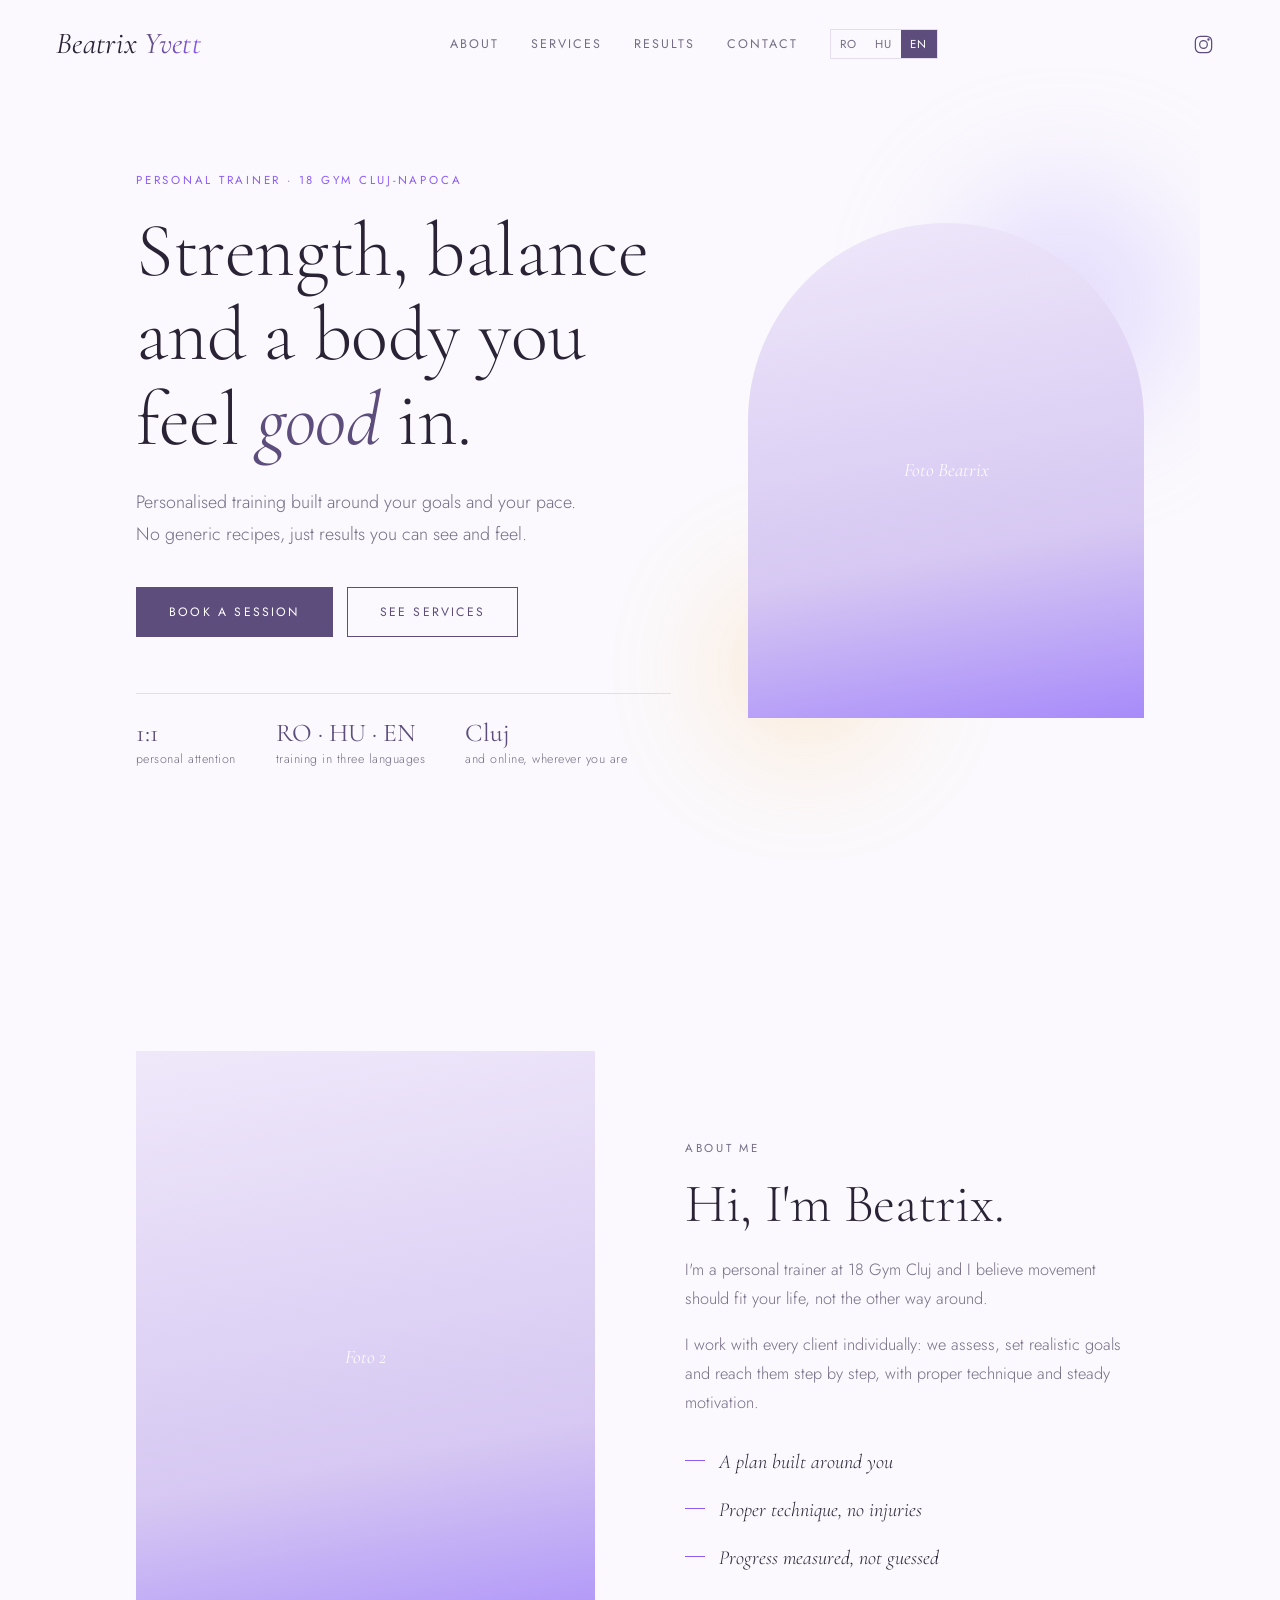
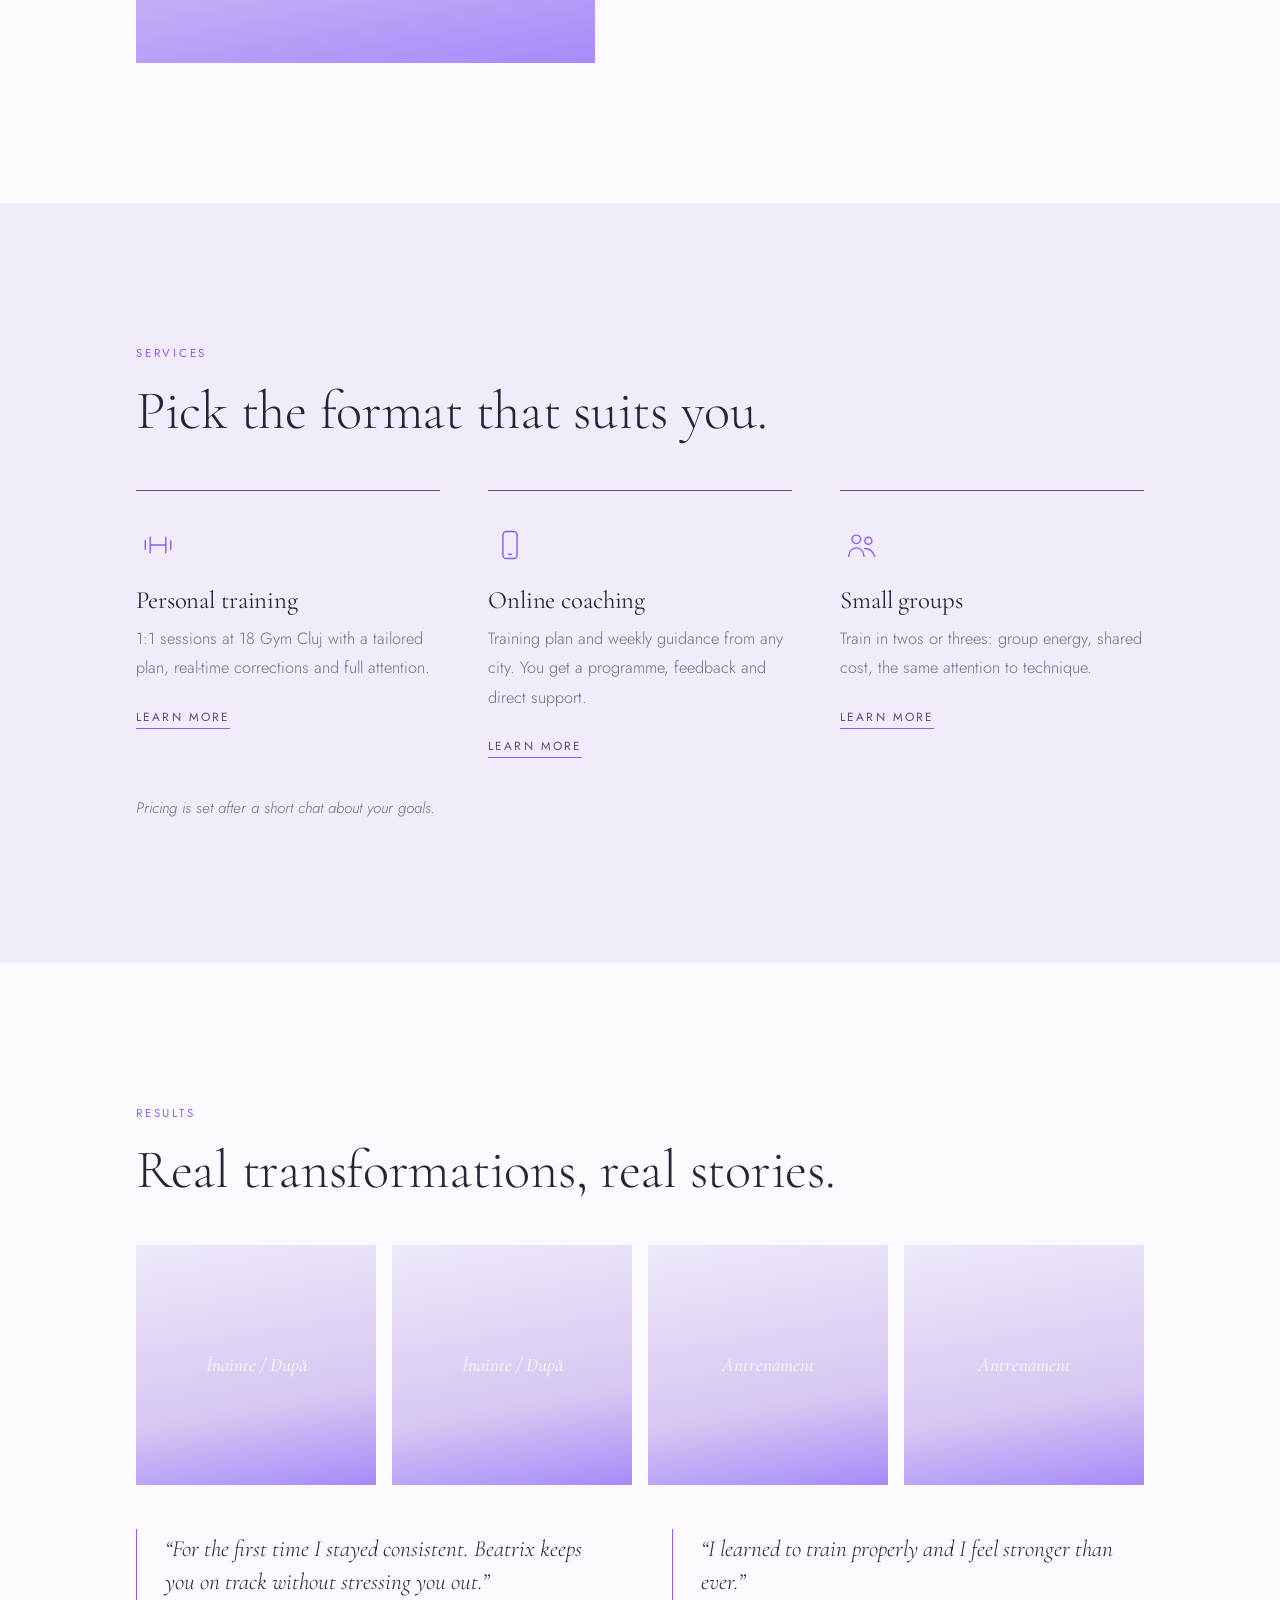
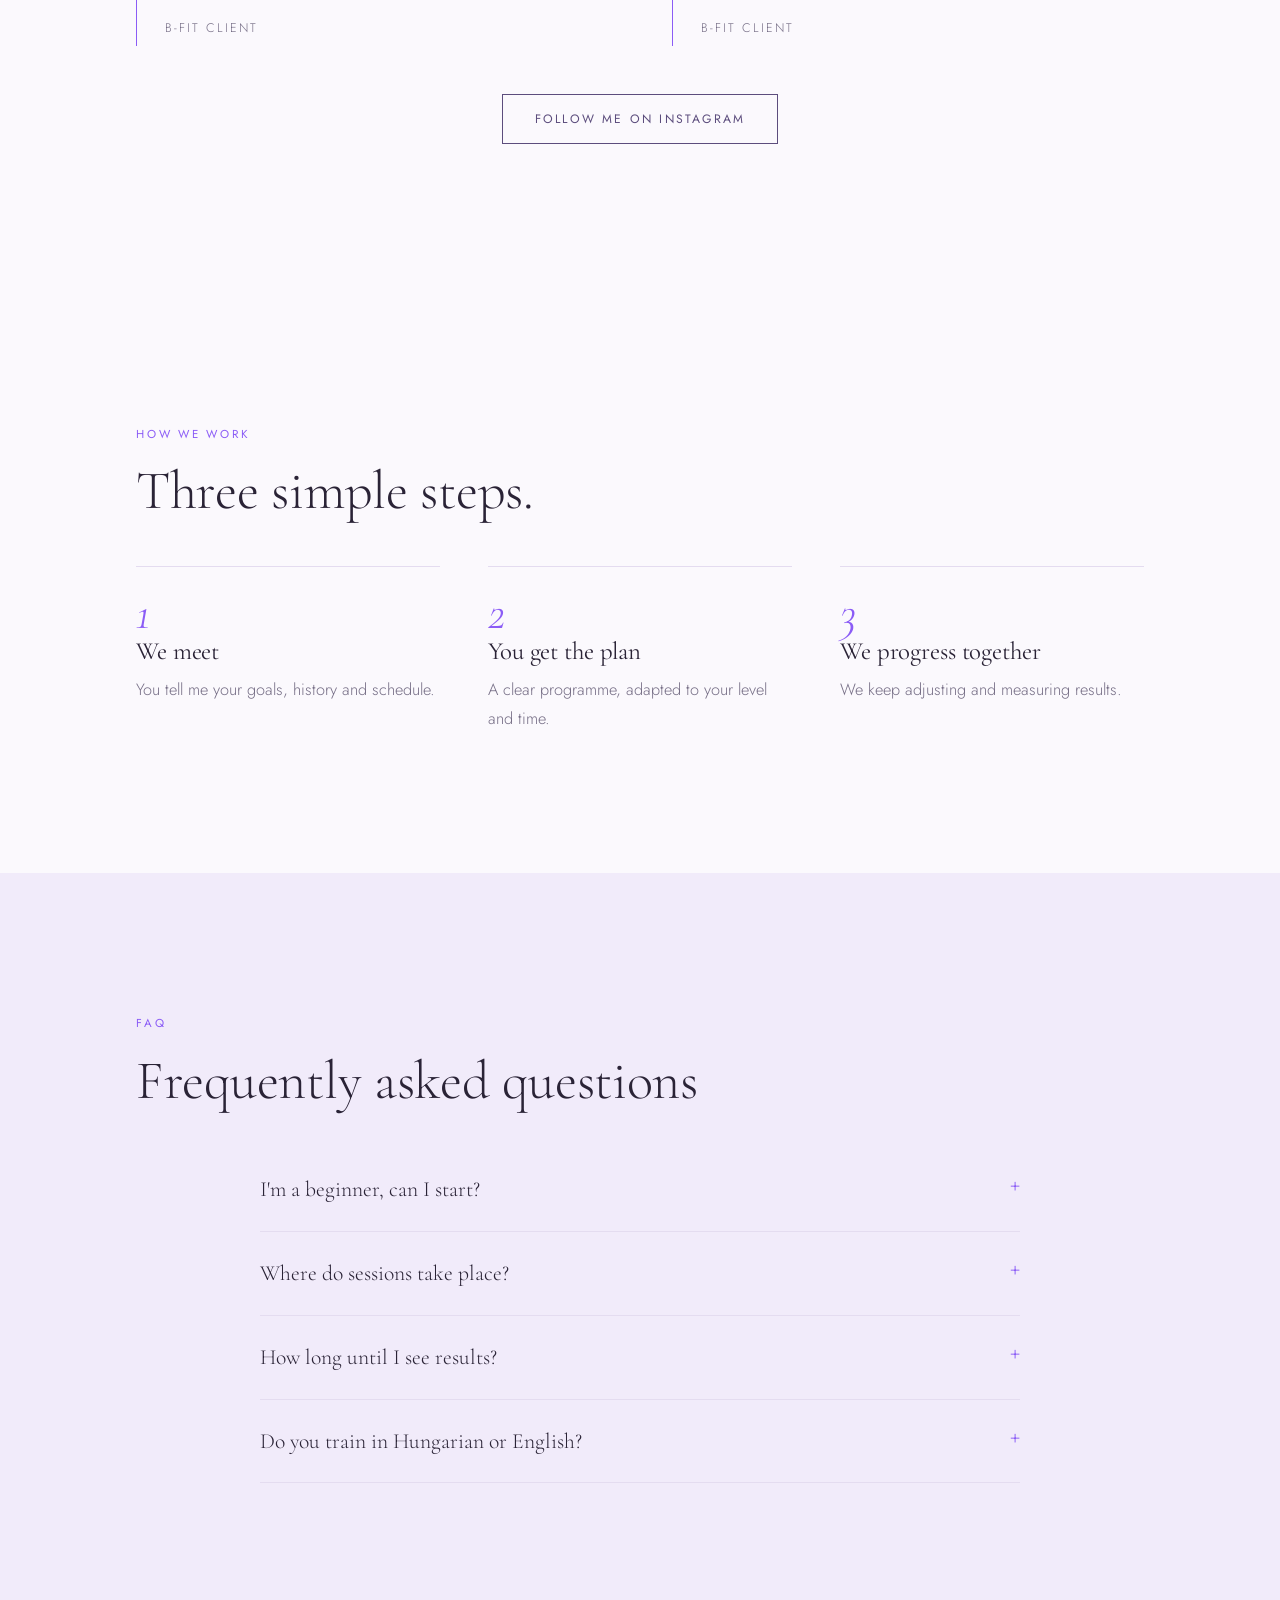
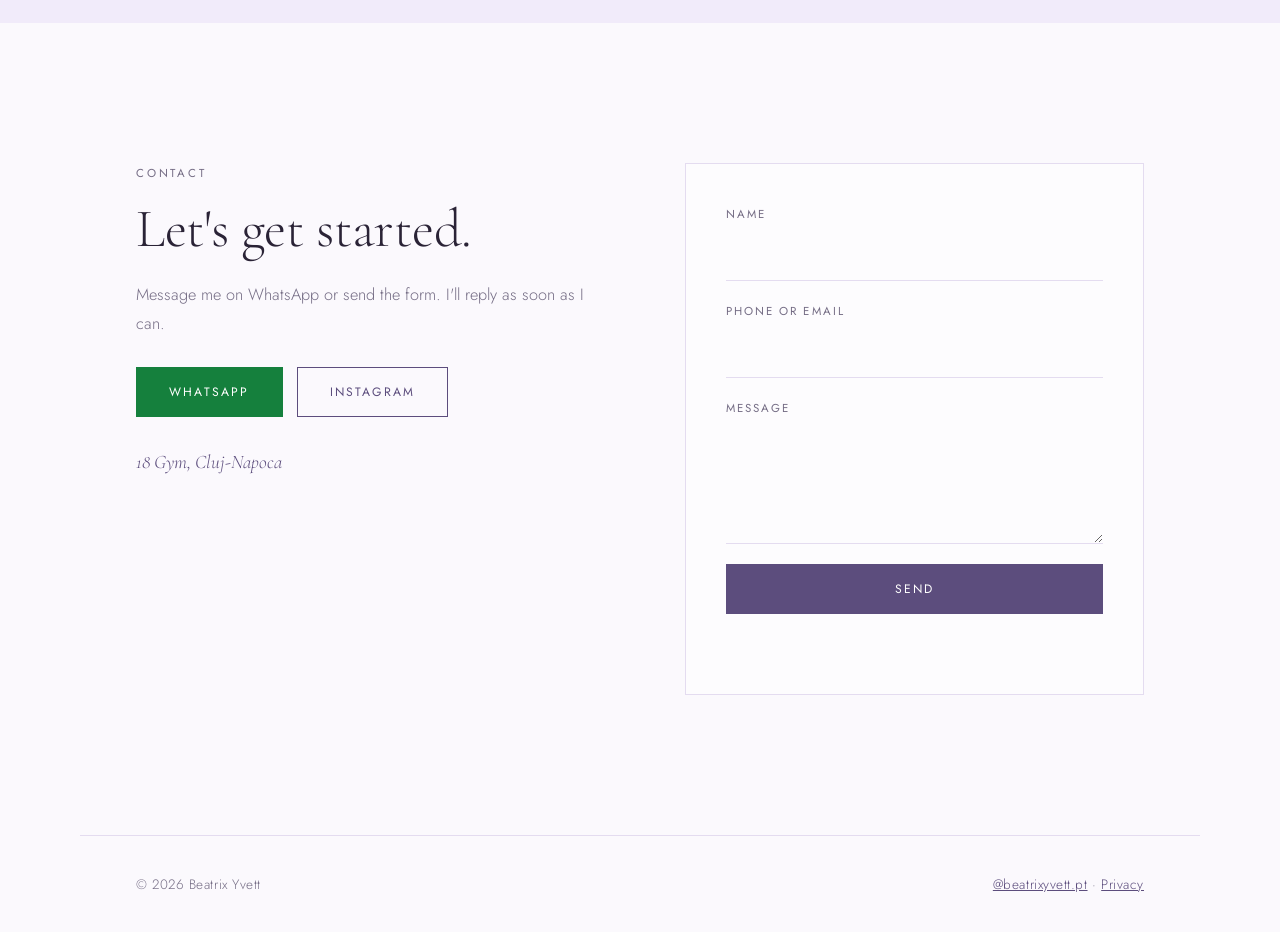
==== index.html @ d9e40a2b "WhatsApp plutitor mai mic si vizibil doar dupa hero, corectura limbi in HTML Co-Authored-By: Claude " ====
<!DOCTYPE html>
<html lang="ro">
<head>
<meta charset="utf-8">
<meta name="viewport" content="width=device-width, initial-scale=1, viewport-fit=cover">
<title>Beatrix Yvett | Antrenor personal Cluj-Napoca</title>
<meta name="description" content="Beatrix Yvett, antrenor personal de fitness la 18 Gym Cluj-Napoca. Antrenamente personalizate, coaching online și rezultate reale.">
<meta name="theme-color" content="#5c4d7d">
<link rel="canonical" href="https://beatrixyvett.com/">
<link rel="icon" href="favicon.svg" type="image/svg+xml">
<meta property="og:title" content="Beatrix Yvett | Antrenor personal Cluj-Napoca">
<meta property="og:description" content="Antrenamente personalizate și coaching online. 18 Gym Cluj-Napoca.">
<meta property="og:type" content="website">
<meta property="og:url" content="https://beatrixyvett.com/">
<link rel="preconnect" href="https://fonts.googleapis.com">
<link rel="preconnect" href="https://fonts.gstatic.com" crossorigin>
<link href="https://fonts.googleapis.com/css2?family=Cormorant+Garamond:ital,wght@0,300;0,400;0,500;1,300;1,400&family=Jost:wght@300;400;500&display=swap" rel="stylesheet">
<link rel="stylesheet" href="style.css">
<script type="application/ld+json">
{"@context":"https://schema.org","@type":"HealthClub","name":"Beatrix Yvett - Antrenor personal","url":"https://beatrixyvett.com/","sameAs":["https://www.instagram.com/beatrixyvett.pt"],"address":{"@type":"PostalAddress","addressLocality":"Cluj-Napoca","addressCountry":"RO"},"description":"Antrenor personal de fitness la 18 Gym Cluj-Napoca."}
</script>
</head>
<body>

<header class="nav" id="nav">
  <a class="brand" href="#top">Beatrix <span>Yvett</span></a>
  <nav class="nav-links" id="navLinks">
    <a href="#despre" data-i18n="nav_about">Despre</a>
    <a href="#servicii" data-i18n="nav_services">Servicii</a>
    <a href="#rezultate" data-i18n="nav_results">Rezultate</a>
    <a href="#contact" data-i18n="nav_contact">Contact</a>
    <div class="lang" id="langBtn" role="group" aria-label="Language">
      <button type="button" data-lang="ro">RO</button><button type="button" data-lang="hu">HU</button><button type="button" data-lang="en">EN</button>
    </div>
  </nav>
  <div class="nav-tools">
    <a class="ig" href="https://www.instagram.com/beatrixyvett.pt" target="_blank" rel="noopener" aria-label="Instagram"><svg viewBox="0 0 24 24" aria-hidden="true"><rect x="3.5" y="3.5" width="17" height="17" rx="5"/><circle cx="12" cy="12" r="4"/><circle cx="17.2" cy="6.8" r=".6"/></svg></a>
    <button class="burger" id="burger" type="button" aria-label="Meniu" aria-expanded="false"><span></span><span></span></button>
  </div>
</header>

<main id="top">

<section class="hero">
  <div class="hero-text">
    <p class="eyebrow" data-i18n="hero_eyebrow">Antrenor personal · 18 Gym Cluj-Napoca</p>
    <h1 data-i18n-html="hero_title">Forță, echilibru și un corp pe care te simți bine în el.</h1>
    <p class="lead" data-i18n="hero_lead">Antrenamente personalizate, construite pentru obiectivele și ritmul tău. Fără rețete generice, cu rezultate pe care le vezi și le simți.</p>
    <div class="cta-row">
      <a class="btn btn-primary" id="ctaWa" href="#contact" data-i18n="cta_book">Programează o ședință</a>
      <a class="btn btn-ghost" href="#servicii" data-i18n="cta_services">Vezi serviciile</a>
    </div>
    <ul class="stats">
      <li><strong>1:1</strong><span data-i18n="stat_1">atenție personalizată</span></li>
      <li><strong>RO · HU · EN</strong><span data-i18n="stat_2">antrenamente în trei limbi</span></li>
      <li><strong>Cluj</strong><span data-i18n="stat_3">și online, oriunde ești</span></li>
    </ul>
  </div>
  <div class="hero-media">
    <div class="photo-ph" role="img" aria-label="Beatrix Yvett"><span>Foto Beatrix</span></div>
    <div class="blob b1"></div><div class="blob b2"></div>
  </div>
</section>

<section class="section" id="despre">
  <div class="split">
    <div class="photo-ph tall" role="img" aria-label="Beatrix la antrenament"><span>Foto 2</span></div>
    <div>
      <p class="eyebrow" data-i18n="about_eyebrow">Despre mine</p>
      <h2 data-i18n="about_title">Salut, sunt Beatrix.</h2>
      <p data-i18n="about_p1">Sunt antrenor personal la 18 Gym Cluj și cred că mișcarea trebuie să se potrivească vieții tale, nu invers.</p>
      <p data-i18n="about_p2">Lucrez cu fiecare clientă individual: evaluez, stabilim obiective realiste și le atingem pas cu pas, cu tehnică corectă și motivație constantă.</p>
      <ul class="ticks">
        <li data-i18n="about_t1">Plan construit în jurul tău</li>
        <li data-i18n="about_t2">Tehnică corectă, fără accidentări</li>
        <li data-i18n="about_t3">Progres măsurat, nu ghicit</li>
      </ul>
    </div>
  </div>
</section>

<section class="section tinted" id="servicii">
  <p class="eyebrow" data-i18n="svc_eyebrow">Servicii</p>
  <h2 data-i18n="svc_title">Alege formatul care ți se potrivește.</h2>
  <div class="cards">
    <article class="card">
      <div class="ico"><svg viewBox="0 0 24 24" aria-hidden="true"><path d="M6.5 6.5v11M17.5 6.5v11M3 9v6M21 9v6M6.5 12h11"/></svg></div>
      <h3 data-i18n="svc1_t">Antrenament personal</h3>
      <p data-i18n="svc1_d">Ședințe 1:1 la 18 Gym Cluj, cu plan personalizat, corecții în timp real și atenție totală.</p>
      <a href="#contact" data-i18n="svc_more">Află mai multe</a>
    </article>
    <article class="card">
      <div class="ico"><svg viewBox="0 0 24 24" aria-hidden="true"><rect x="7" y="2.5" width="10" height="19" rx="2.5"/><path d="M11 18.5h2"/></svg></div>
      <h3 data-i18n="svc2_t">Coaching online</h3>
      <p data-i18n="svc2_d">Plan de antrenament și ghidare săptămânală, din orice oraș. Primești program, feedback și suport direct.</p>
      <a href="#contact" data-i18n="svc_more">Află mai multe</a>
    </article>
    <article class="card">
      <div class="ico"><svg viewBox="0 0 24 24" aria-hidden="true"><circle cx="8" cy="8" r="3"/><circle cx="16.5" cy="9" r="2.5"/><path d="M2.5 20c.5-4 3-6 5.5-6s5 2 5.5 6M14 14.5c3 0 5.5 1.5 7 5.5"/></svg></div>
      <h3 data-i18n="svc3_t">Grupuri mici</h3>
      <p data-i18n="svc3_d">Antrenament în două-trei persoane: energie de grup, preț împărțit, aceeași atenție la tehnică.</p>
      <a href="#contact" data-i18n="svc_more">Află mai multe</a>
    </article>
  </div>
  <p class="note" data-i18n="svc_note">Prețurile se stabilesc după o discuție scurtă despre obiectivele tale.</p>
</section>

<section class="section" id="rezultate">
  <p class="eyebrow" data-i18n="res_eyebrow">Rezultate</p>
  <h2 data-i18n="res_title">Transformări reale, povești reale.</h2>
  <div class="gallery">
    <div class="photo-ph sq"><span>Înainte / După</span></div>
    <div class="photo-ph sq"><span>Înainte / După</span></div>
    <div class="photo-ph sq"><span>Antrenament</span></div>
    <div class="photo-ph sq"><span>Antrenament</span></div>
  </div>
  <div class="quotes">
    <blockquote><p data-i18n="q1">„Pentru prima dată am rămas constantă. Beatrix te ține pe drum fără să te streseze.”</p><cite data-i18n="q_who">Clientă B-Fit</cite></blockquote>
    <blockquote><p data-i18n="q2">„Am învățat să mă antrenez corect și mă simt mai puternică decât oricând.”</p><cite data-i18n="q_who">Clientă B-Fit</cite></blockquote>
  </div>
  <p class="center"><a class="btn btn-ghost" href="https://www.instagram.com/beatrixyvett.pt" target="_blank" rel="noopener" data-i18n="res_ig">Urmărește-mă pe Instagram @beatrixyvett.pt</a></p>
</section>

<section class="section steps-sec">
  <p class="eyebrow" data-i18n="how_eyebrow">Cum lucrăm</p>
  <h2 data-i18n="how_title">Trei pași simpli.</h2>
  <ol class="steps">
    <li><strong>1</strong><h3 data-i18n="how1_t">Ne cunoaștem</h3><p data-i18n="how1_d">Îmi spui obiectivele, istoricul și programul tău.</p></li>
    <li><strong>2</strong><h3 data-i18n="how2_t">Primești planul</h3><p data-i18n="how2_d">Un program clar, adaptat nivelului și timpului tău.</p></li>
    <li><strong>3</strong><h3 data-i18n="how3_t">Progresăm împreună</h3><p data-i18n="how3_d">Ajustăm constant și măsurăm rezultatele.</p></li>
  </ol>
</section>

<section class="section tinted" id="faq">
  <p class="eyebrow">FAQ</p>
  <h2 data-i18n="faq_title">Întrebări frecvente</h2>
  <div class="faq">
    <details><summary data-i18n="faq1_q">Sunt începătoare, pot începe?</summary><p data-i18n="faq1_a">Da. Pornim de la nivelul tău și avansăm gradual, fără presiune.</p></details>
    <details><summary data-i18n="faq2_q">Unde au loc antrenamentele?</summary><p data-i18n="faq2_a">La 18 Gym Cluj-Napoca, sau online, din orice loc.</p></details>
    <details><summary data-i18n="faq3_q">Cât durează până văd rezultate?</summary><p data-i18n="faq3_a">Primele schimbări de energie și forță apar de regulă în 3-4 săptămâni, cu constanță.</p></details>
    <details><summary data-i18n="faq4_q">Antrenezi și în maghiară sau engleză?</summary><p data-i18n="faq4_a">Da, antrenamentele pot fi în română, maghiară sau engleză.</p></details>
  </div>
</section>

<section class="section" id="contact">
  <div class="split contact">
    <div>
      <p class="eyebrow" data-i18n="ct_eyebrow">Contact</p>
      <h2 data-i18n="ct_title">Hai să începem.</h2>
      <p data-i18n="ct_lead">Scrie-mi pe WhatsApp, sună sau trimite formularul. Îți răspund cât de repede pot.</p>
      <div class="ct-btns">
        <a class="btn btn-wa" id="waLink" href="#" target="_blank" rel="noopener">WhatsApp</a>
        <a class="btn btn-ghost" href="https://www.instagram.com/beatrixyvett.pt" target="_blank" rel="noopener">Instagram</a>
      </div>
      <p class="loc" data-i18n="ct_loc">18 Gym, Cluj-Napoca</p>
    </div>
    <form class="form" id="form" novalidate>
      <label><span data-i18n="f_name">Nume</span><input name="name" required autocomplete="name"></label>
      <label><span data-i18n="f_contact">Telefon sau email</span><input name="contact" required autocomplete="email"></label>
      <label><span data-i18n="f_msg">Mesaj</span><textarea name="message" rows="4" required></textarea></label>
      <input type="text" name="botcheck" tabindex="-1" autocomplete="off" class="hp">
      <button class="btn btn-primary" type="submit" data-i18n="f_send">Trimite</button>
      <p class="form-status" id="formStatus" role="status"></p>
    </form>
  </div>
</section>

</main>

<footer class="footer">
  <p>© <span id="yr"></span> Beatrix Yvett</p>
  <p><a href="https://www.instagram.com/beatrixyvett.pt" target="_blank" rel="noopener">@beatrixyvett.pt</a> · <a href="privacy.html" data-i18n="privacy">Confidențialitate</a></p>
</footer>

<a class="wa-float" id="waFloat" href="#" target="_blank" rel="noopener" aria-label="WhatsApp">
  <svg viewBox="0 0 24 24" aria-hidden="true"><path d="M12 3a9 9 0 0 0-7.7 13.6L3 21l4.5-1.2A9 9 0 1 0 12 3Z"/><path d="M9 8.5c.3 3 2.5 5.2 5.6 6l1.2-1.3-2-1-.9.8c-.8-.4-1.6-1.2-2-2l.8-.9-1-2L9 8.5Z"/></svg>
</a>

<script src="script.js"></script>
</body>
</html>
---- style.css ----
:root{
  --primary:#5c4d7d;--accent:#8b5cf6;--ink:#2a2336;--muted:#756d85;
  --bg:#fbf9fd;--tint:#f1ebfa;--line:#e4dcf0;--wa:#15803d;
  --max:1120px;--pad:clamp(22px,6vw,56px);
  --serif:"Cormorant Garamond",Georgia,serif;--sans:Jost,system-ui,sans-serif;
}
*{box-sizing:border-box;margin:0}
html{scroll-behavior:smooth;scroll-padding-top:76px}
body{font-family:var(--sans);font-weight:300;font-size:1.02rem;color:var(--ink);background:var(--bg);line-height:1.8;-webkit-font-smoothing:antialiased;overflow-x:hidden}
h1,h2,h3{font-family:var(--serif);font-weight:300;line-height:1.1;letter-spacing:-.005em}
h1{font-size:clamp(2.6rem,7.5vw,4.8rem)}
h1 em,h2 em{font-style:italic;font-weight:400;color:var(--primary)}
h2{font-size:clamp(2.1rem,5vw,3.4rem);margin-bottom:20px}
h3{font-size:1.55rem;font-weight:400;margin-bottom:10px}
a{color:inherit}
img,svg{max-width:100%}

/* nav */
.nav{position:fixed;inset:0 0 auto 0;z-index:50;display:flex;align-items:center;justify-content:space-between;gap:16px;padding:16px var(--pad);background:transparent;border-bottom:1px solid transparent;transition:background .4s,box-shadow .4s,border-color .4s,padding .4s}
.nav.scrolled{background:rgba(251,249,253,.88);backdrop-filter:blur(14px);border-color:var(--line);box-shadow:0 1px 14px rgba(92,77,125,.08)}
.brand{font-family:var(--serif);font-size:1.7rem;line-height:1.2;font-weight:400;font-style:italic;text-decoration:none;white-space:nowrap;letter-spacing:.01em;transition:font-size .4s,letter-spacing .4s}
.brand span{background:linear-gradient(90deg,var(--primary),var(--accent),var(--primary));background-size:200% 100%;background-position:0 0;-webkit-background-clip:text;background-clip:text;color:transparent;padding-right:.08em;transition:background-position .9s}
.nav.scrolled .brand{font-size:1.4rem;letter-spacing:.02em}
.nav.scrolled .brand span{background-position:100% 0}
.nav-links{display:flex;align-items:center;gap:32px;font-size:.78rem;font-weight:400;letter-spacing:.16em;text-transform:uppercase}
.nav-links a{text-decoration:none;color:var(--muted);transition:color .2s}
.nav-links a:hover{color:var(--primary)}
.nav-tools{display:flex;align-items:center;gap:2px}
.ig{display:grid;place-items:center;width:40px;height:40px;color:var(--primary);transition:color .25s}
.ig:hover{color:var(--accent)}
.ig svg{width:23px;height:23px;fill:none;stroke:currentColor;stroke-width:1.3;stroke-linecap:round;stroke-linejoin:round}
.lang{display:flex;border:1px solid var(--line)}
.lang button{border:0;background:transparent;padding:6px 9px;font:400 .72rem var(--sans);letter-spacing:.1em;color:var(--muted);cursor:pointer}
.lang button.on{background:var(--primary);color:#fff}
.burger{display:none;width:40px;height:40px;border:0;background:none;position:relative;cursor:pointer}
.burger span{position:absolute;left:9px;right:9px;height:1px;background:var(--ink);transition:.25s}
.burger span:first-child{top:16px}.burger span:last-child{top:24px}
.burger[aria-expanded=true] span:first-child{top:20px;transform:rotate(45deg)}
.burger[aria-expanded=true] span:last-child{top:20px;transform:rotate(-45deg)}

/* layout */
.section,.hero,.footer{max-width:var(--max);margin:0 auto;padding:clamp(72px,11vw,140px) var(--pad)}
.tinted{max-width:none;background:var(--tint)}
.tinted>*{max-width:calc(var(--max) - 2*var(--pad));margin-left:auto;margin-right:auto}
.eyebrow{font-size:.72rem;font-weight:400;letter-spacing:.24em;text-transform:uppercase;color:var(--accent);margin-bottom:18px}
.lead{font-size:1.12rem;color:var(--muted);max-width:46ch;margin:24px 0 36px}
.center{text-align:center;margin-top:48px}
.note{color:var(--muted);margin-top:36px;font-size:.95rem;font-style:italic}

/* buttons */
.btn{display:inline-flex;align-items:center;justify-content:center;padding:15px 32px;font:400 .76rem var(--sans);letter-spacing:.18em;text-transform:uppercase;text-decoration:none;border:1px solid transparent;cursor:pointer;transition:background .25s,color .25s,border-color .25s;text-align:center}
.btn-primary{background:var(--primary);color:#fff}
.btn-primary:hover{background:var(--accent)}
.btn-ghost{border-color:var(--primary);color:var(--primary);background:transparent}
.btn-ghost:hover{background:var(--primary);color:#fff}
.btn-wa{background:var(--wa);color:#fff}
.btn-wa:hover{background:var(--ink)}
.cta-row,.ct-btns{display:flex;flex-wrap:wrap;gap:14px}

/* hero */
.hero{display:grid;grid-template-columns:1.15fr .85fr;gap:clamp(28px,6vw,80px);align-items:center;padding-top:clamp(120px,15vw,170px);overflow-x:clip}
.stats{list-style:none;display:flex;flex-wrap:wrap;gap:14px 40px;margin-top:56px;padding:24px 0 0;border-top:1px solid var(--line)}
.stats li{display:flex;flex-direction:column}
.stats strong{font-family:var(--serif);font-weight:400;font-size:1.6rem;color:var(--primary);line-height:1.2}
.stats span{font-size:.78rem;color:var(--muted);letter-spacing:.04em}
.hero-media{position:relative}
.photo-ph{position:relative;z-index:1;display:grid;place-items:center;aspect-ratio:4/5;background:linear-gradient(170deg,#efe8fa,#d6c8f2 65%,#a78bfa);color:rgba(255,255,255,.92);font:italic 400 1.2rem var(--serif);overflow:hidden}
.hero-media .photo-ph{border-radius:999px 999px 0 0}
.photo-ph.tall{aspect-ratio:3/4}.photo-ph.sq{aspect-ratio:1}
.blob{position:absolute;border-radius:50%;filter:blur(60px);opacity:.4;z-index:0}
.b1{width:60%;aspect-ratio:1;background:#c4b5fd;top:-8%;right:-10%}
.b2{width:45%;aspect-ratio:1;background:#f5b041;bottom:-8%;left:-8%;opacity:.22}

/* split */
.split{display:grid;grid-template-columns:1fr 1fr;gap:clamp(32px,7vw,96px);align-items:center}
.split p{color:var(--muted);margin-bottom:16px}
.ticks{list-style:none;padding:0;margin-top:26px;display:grid;gap:12px}
.ticks li{padding-left:34px;position:relative;font-family:var(--serif);font-size:1.25rem;font-style:italic;color:var(--ink)}
.ticks li::before{content:"";position:absolute;left:0;top:.8em;width:20px;height:1px;background:var(--accent)}

/* cards */
.cards{display:grid;grid-template-columns:repeat(3,1fr);gap:clamp(20px,4vw,48px);margin-top:48px}
.card{padding:32px 0 0;border-top:1px solid var(--primary);transition:transform .3s}
.card:hover{transform:translateY(-4px)}
.card p{color:var(--muted);margin-bottom:18px}
.card a{font-size:.74rem;letter-spacing:.18em;text-transform:uppercase;font-weight:400;color:var(--primary);text-decoration:none;border-bottom:1px solid var(--accent);padding-bottom:3px}
.ico{width:44px;height:44px;display:grid;place-items:center;margin-bottom:20px}
.ico svg{width:34px;height:34px;fill:none;stroke:var(--accent);stroke-width:1;stroke-linecap:round;stroke-linejoin:round}

/* results */
.gallery{display:grid;grid-template-columns:repeat(4,1fr);gap:16px;margin:44px 0}
.quotes{display:grid;grid-template-columns:1fr 1fr;gap:clamp(24px,5vw,64px)}
blockquote{border-left:1px solid var(--accent);padding:4px 0 4px 28px}
blockquote p{font-family:var(--serif);font-style:italic;font-size:1.45rem;line-height:1.4;margin-bottom:14px}
cite{color:var(--muted);font-size:.78rem;letter-spacing:.16em;text-transform:uppercase;font-style:normal}

/* steps */
.steps{list-style:none;padding:0;display:grid;grid-template-columns:repeat(3,1fr);gap:clamp(20px,4vw,48px);margin-top:44px}
.steps li{border-top:1px solid var(--line);padding-top:22px}
.steps strong{font-family:var(--serif);font-weight:300;font-style:italic;font-size:3rem;color:var(--accent);line-height:1}
.steps p{color:var(--muted)}

/* faq */
.faq{display:grid;gap:0;margin-top:36px;max-width:760px}
details{border-bottom:1px solid var(--line);padding:22px 0}
summary{font-family:var(--serif);font-size:1.35rem;cursor:pointer;list-style:none;display:flex;justify-content:space-between;gap:12px}
summary::-webkit-details-marker{display:none}
summary::after{content:"+";color:var(--accent);font-weight:300;font-size:1.6rem;line-height:1}
details[open] summary::after{content:"\2212"}
details p{color:var(--muted);margin-top:12px}

/* contact */
.contact{align-items:start}
.ct-btns{margin:28px 0}
.loc{font-family:var(--serif);font-style:italic;font-size:1.2rem;color:var(--primary)!important}
.form{border:1px solid var(--line);background:rgba(255,255,255,.6);padding:clamp(24px,4vw,40px);display:grid;gap:20px}
.form label{display:grid;gap:8px;font-size:.72rem;font-weight:400;letter-spacing:.18em;text-transform:uppercase;color:var(--muted)}
.form input,.form textarea{font:300 1rem var(--sans);letter-spacing:0;text-transform:none;padding:12px 0;border:0;border-bottom:1px solid var(--line);background:transparent;color:var(--ink);width:100%;border-radius:0}
.form input:focus,.form textarea:focus{outline:none;border-color:var(--accent)}
.hp{position:absolute;left:-9999px}
.form-status{min-height:1.4em;font-size:.9rem;color:var(--primary);margin:0!important}

/* footer */
.footer{display:flex;justify-content:space-between;flex-wrap:wrap;gap:8px;padding-block:36px;border-top:1px solid var(--line);color:var(--muted);font-size:.85rem;letter-spacing:.04em}
.footer a{color:var(--primary)}

.wa-float{position:fixed;right:max(16px,env(safe-area-inset-right));bottom:max(16px,env(safe-area-inset-bottom));z-index:40;width:44px;height:44px;border-radius:50%;background:var(--wa);display:grid;place-items:center;box-shadow:0 8px 18px -8px rgba(42,35,54,.4);opacity:0;visibility:hidden;transform:translateY(12px);transition:opacity .35s,transform .35s,visibility .35s}
.wa-float.show{opacity:1;visibility:visible;transform:none}
.wa-float svg{width:22px;height:22px;fill:none;stroke:#fff;stroke-width:1.6;stroke-linecap:round;stroke-linejoin:round}

/* reveal */
.reveal{opacity:0;transform:translateY(20px);transition:opacity .9s,transform .9s}
.reveal.in{opacity:1;transform:none}
@media (prefers-reduced-motion:reduce){*{transition:none!important;scroll-behavior:auto!important}.reveal{opacity:1;transform:none}}

@media (min-width:861px){
  .nav{padding-block:24px}
  .brand{font-size:1.9rem}
  .nav.scrolled{padding-block:12px}
  .nav.scrolled .brand{font-size:1.5rem}
}

/* mobile */
@media (max-width:860px){
  .burger{display:block}
  .nav-links{position:fixed;top:66px;left:0;right:0;flex-direction:column;align-items:stretch;gap:0;padding:12px var(--pad) 22px;background:var(--bg);border-bottom:1px solid var(--line);transform:translateY(-130%);transition:transform .3s}
  .nav-links.open{transform:none}
  .nav-links a{padding:16px 0;border-bottom:1px solid var(--line)}
  .nav-links .lang{margin-top:20px;align-self:flex-start}
  .hero,.split{grid-template-columns:1fr}
  .hero-media{order:-1;max-width:260px;margin:0 auto;width:100%}
  .cards,.steps,.quotes{grid-template-columns:1fr}
  .gallery{grid-template-columns:1fr 1fr}
  .split .photo-ph.tall{max-width:340px;margin:0 auto;width:100%}
}
@media (max-width:420px){.btn{width:100%;padding-inline:16px;letter-spacing:.12em}.stats{gap:14px 24px}}
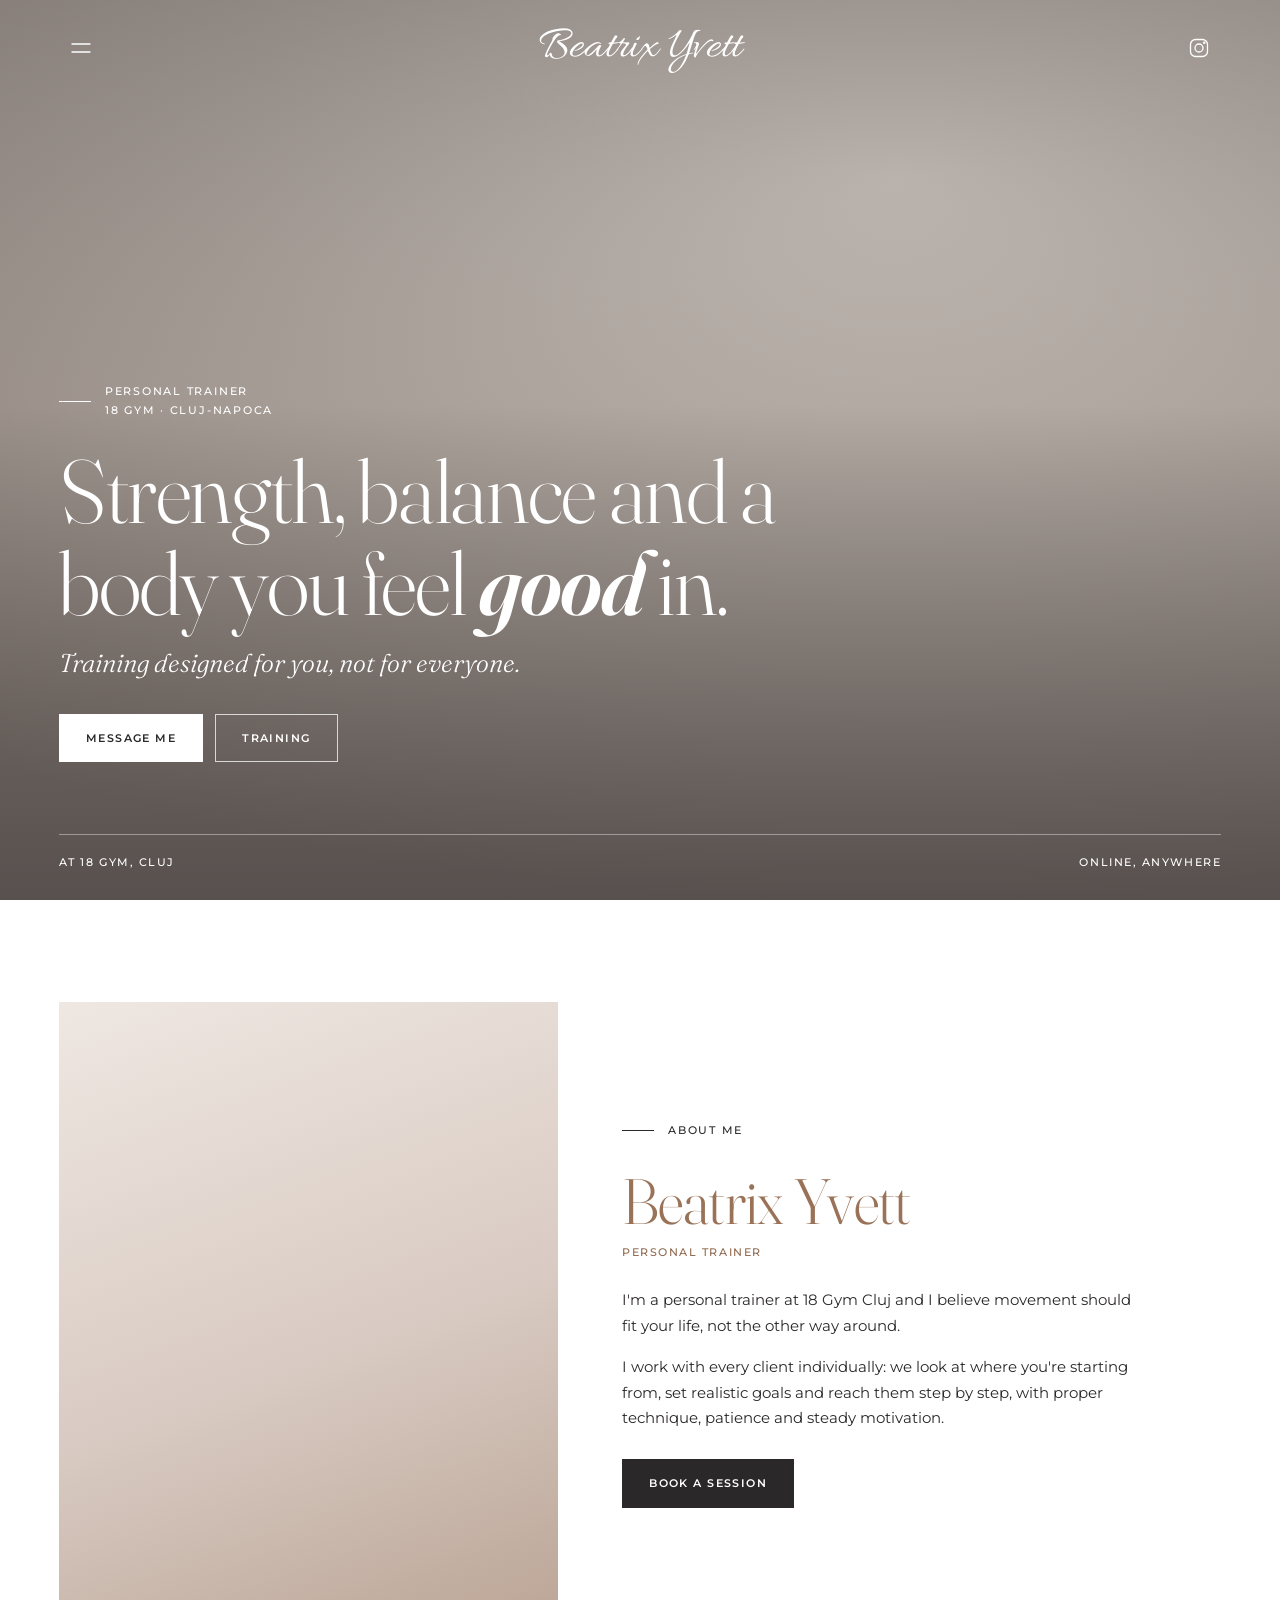
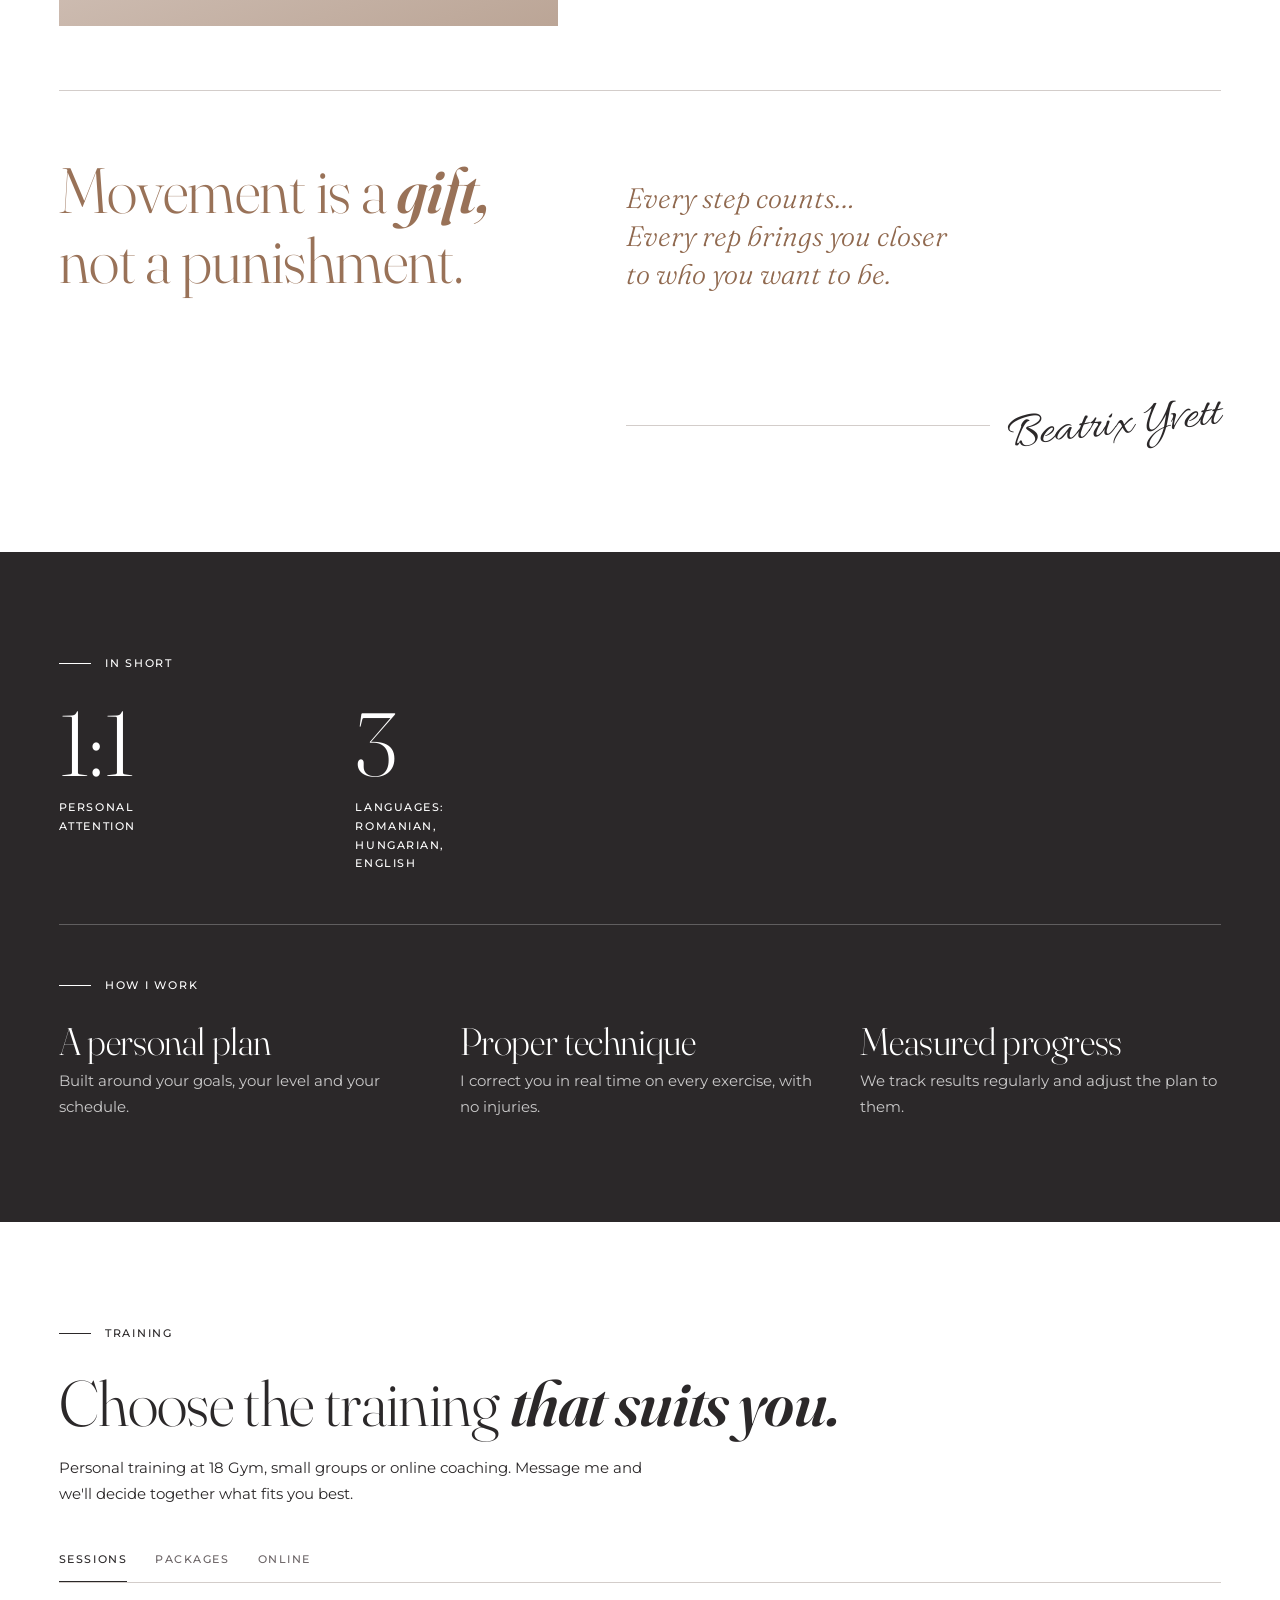
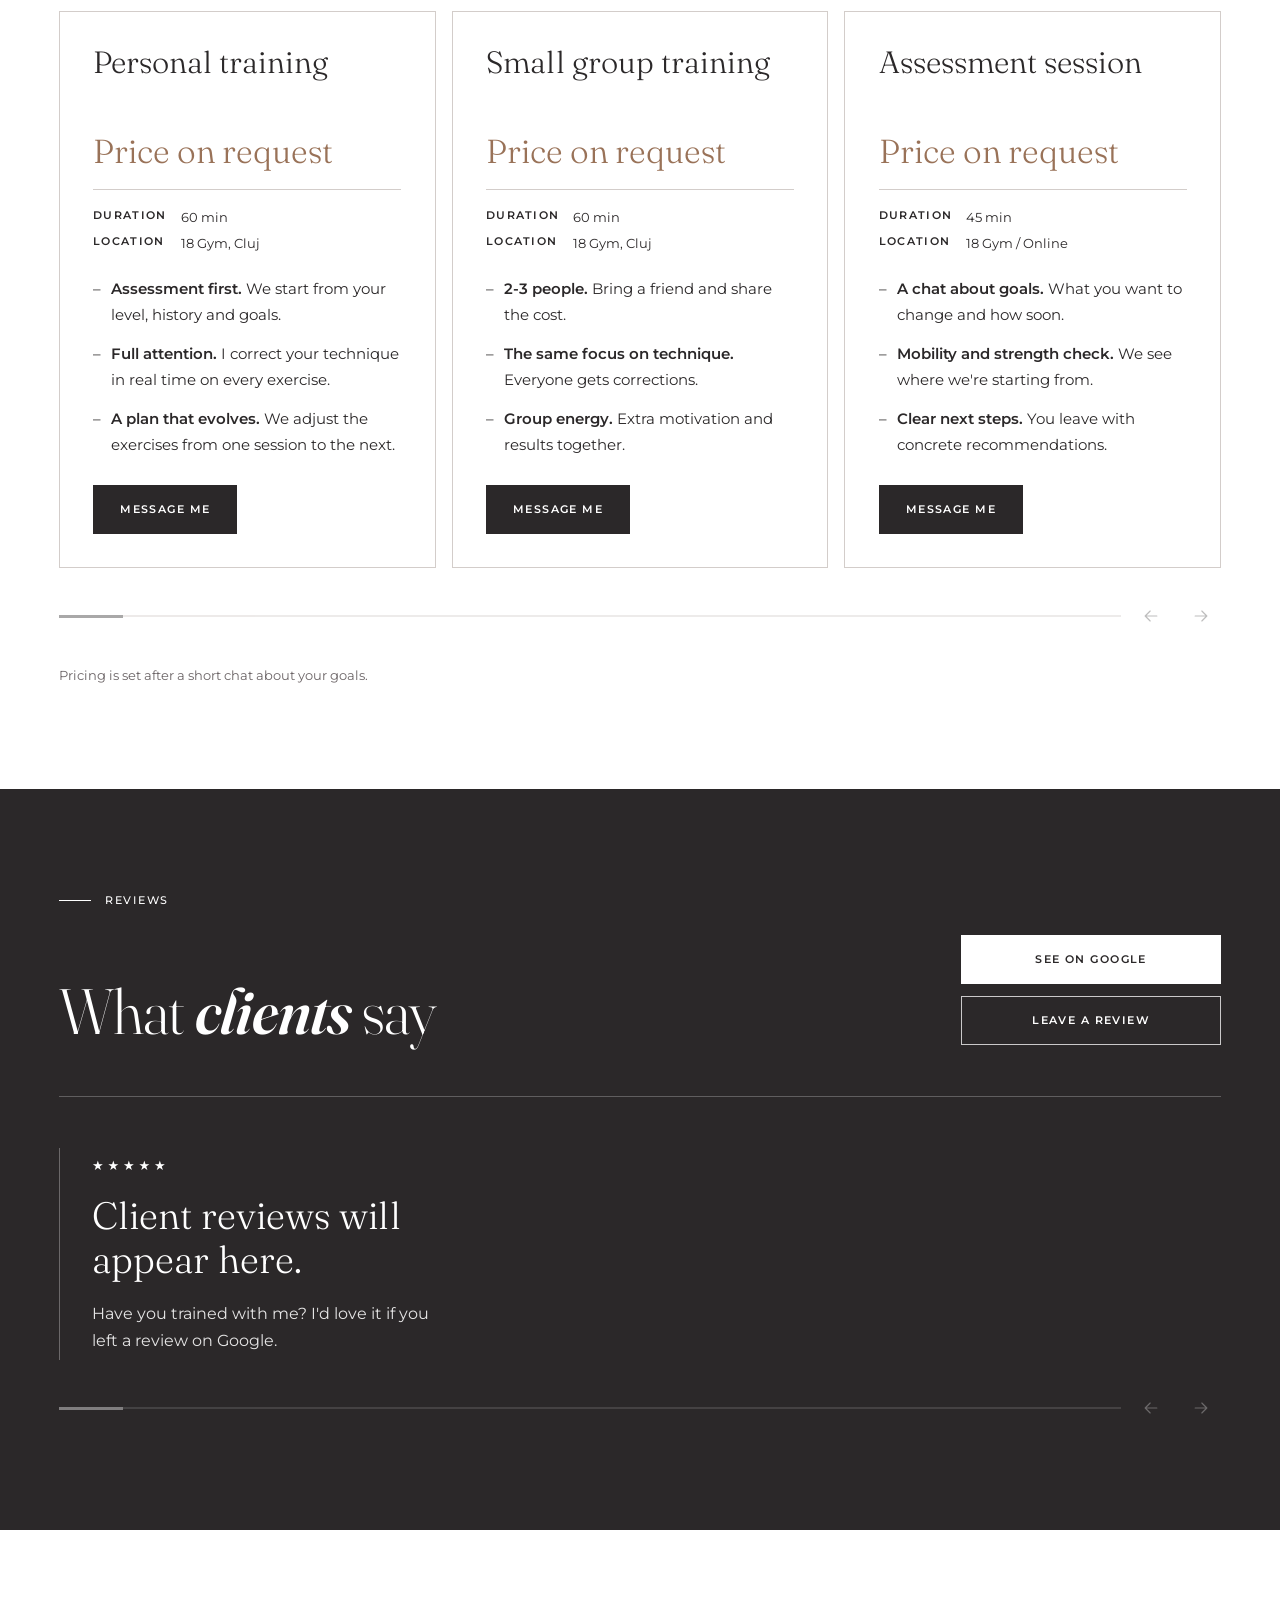
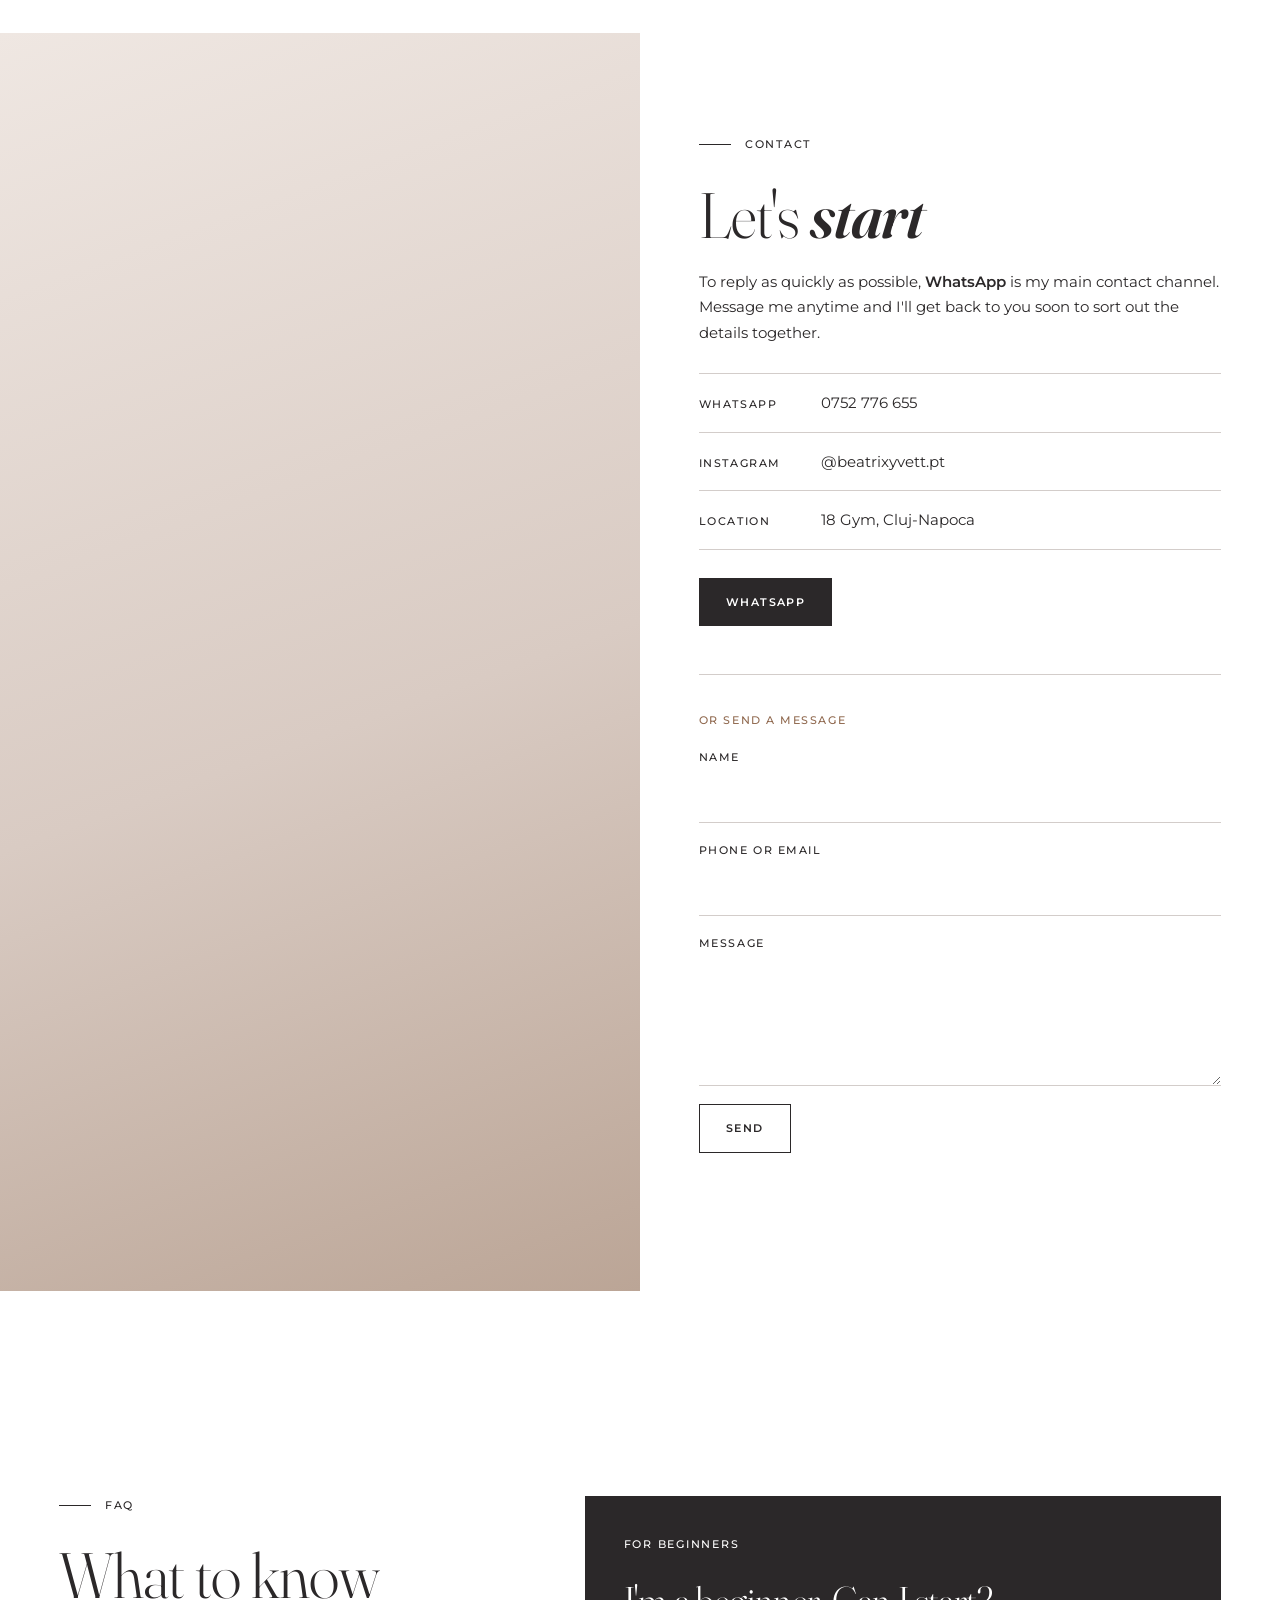
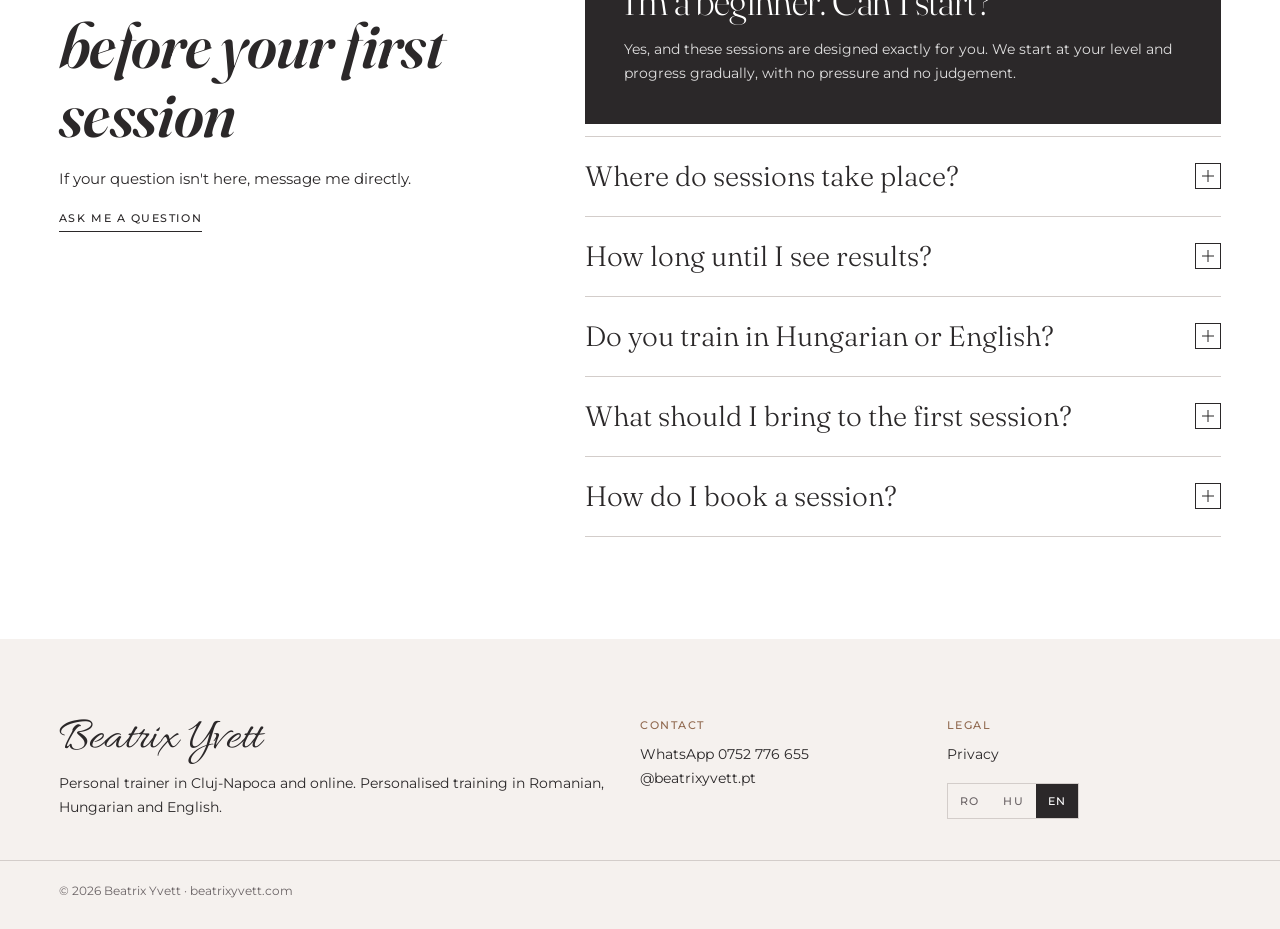
==== commit 0468f35d: "Redesign editorial: Fraunces + Montserrat, paleta bej/maro, meniu sertar, servicii in tab-uri cu car" ====
--- a/index.html
+++ b/index.html
@@ -4,178 +4,222 @@
 <meta charset="utf-8">
 <meta name="viewport" content="width=device-width, initial-scale=1, viewport-fit=cover">
 <title>Beatrix Yvett | Antrenor personal Cluj-Napoca</title>
-<meta name="description" content="Beatrix Yvett, antrenor personal de fitness la 18 Gym Cluj-Napoca. Antrenamente personalizate, coaching online și rezultate reale.">
-<meta name="theme-color" content="#5c4d7d">
+<meta name="description" content="Beatrix Yvett, antrenor personal la 18 Gym Cluj-Napoca. Antrenamente personalizate în română, maghiară și engleză, la sală sau online.">
+<meta name="theme-color" content="#2b2829">
 <link rel="canonical" href="https://beatrixyvett.com/">
 <link rel="icon" href="favicon.svg" type="image/svg+xml">
 <meta property="og:title" content="Beatrix Yvett | Antrenor personal Cluj-Napoca">
-<meta property="og:description" content="Antrenamente personalizate și coaching online. 18 Gym Cluj-Napoca.">
+<meta property="og:description" content="Antrenamente personalizate la 18 Gym Cluj și online.">
 <meta property="og:type" content="website">
 <meta property="og:url" content="https://beatrixyvett.com/">
 <link rel="preconnect" href="https://fonts.googleapis.com">
 <link rel="preconnect" href="https://fonts.gstatic.com" crossorigin>
-<link href="https://fonts.googleapis.com/css2?family=Cormorant+Garamond:ital,wght@0,300;0,400;0,500;1,300;1,400&family=Jost:wght@300;400;500&display=swap" rel="stylesheet">
-<link rel="stylesheet" href="style.css">
+<link href="https://fonts.googleapis.com/css2?family=Allura&family=Fraunces:ital,opsz,wght@0,9..144,300..600;1,9..144,300..600&family=Montserrat:wght@300..600&display=swap" rel="stylesheet">
+<link rel="stylesheet" href="style.css?v=3">
 <script type="application/ld+json">
-{"@context":"https://schema.org","@type":"HealthClub","name":"Beatrix Yvett - Antrenor personal","url":"https://beatrixyvett.com/","sameAs":["https://www.instagram.com/beatrixyvett.pt"],"address":{"@type":"PostalAddress","addressLocality":"Cluj-Napoca","addressCountry":"RO"},"description":"Antrenor personal de fitness la 18 Gym Cluj-Napoca."}
+{"@context":"https://schema.org","@type":"HealthClub","name":"Beatrix Yvett - Antrenor personal","url":"https://beatrixyvett.com/","telephone":"+40752776655","sameAs":["https://www.instagram.com/beatrixyvett.pt"],"address":{"@type":"PostalAddress","addressLocality":"Cluj-Napoca","addressCountry":"RO"},"description":"Antrenor personal la 18 Gym Cluj-Napoca. Antrenamente în română, maghiară și engleză."}
 </script>
 </head>
 <body>
 
-<header class="nav" id="nav">
-  <a class="brand" href="#top">Beatrix <span>Yvett</span></a>
-  <nav class="nav-links" id="navLinks">
-    <a href="#despre" data-i18n="nav_about">Despre</a>
-    <a href="#servicii" data-i18n="nav_services">Servicii</a>
-    <a href="#rezultate" data-i18n="nav_results">Rezultate</a>
-    <a href="#contact" data-i18n="nav_contact">Contact</a>
-    <div class="lang" id="langBtn" role="group" aria-label="Language">
-      <button type="button" data-lang="ro">RO</button><button type="button" data-lang="hu">HU</button><button type="button" data-lang="en">EN</button>
-    </div>
+<header class="hdr" id="hdr">
+  <button class="hdr__btn" id="menuOpen" type="button" aria-label="Meniu" aria-expanded="false" aria-controls="menu">
+    <svg viewBox="0 0 24 24" aria-hidden="true"><path d="M3 8h18M3 16h18"/></svg>
+  </button>
+  <a class="brand" href="#top" aria-label="Beatrix Yvett">Beatrix Yvett</a>
+  <a class="hdr__btn" href="https://www.instagram.com/beatrixyvett.pt" target="_blank" rel="noopener" aria-label="Instagram">
+    <svg viewBox="0 0 24 24" aria-hidden="true"><rect x="3.5" y="3.5" width="17" height="17" rx="5"/><circle cx="12" cy="12" r="4"/><circle cx="17.2" cy="6.8" r=".6"/></svg>
+  </a>
+</header>
+
+<dialog class="menu" id="menu" aria-label="Meniu">
+  <div class="menu__top">
+    <span class="brand brand--dark">Beatrix Yvett</span>
+    <button class="menu__close" id="menuClose" type="button"><span data-i18n="close">Închide</span> <span aria-hidden="true">×</span></button>
+  </div>
+  <p class="eyebrow" data-i18n="menu_label">Meniu</p>
+  <nav class="menu__nav">
+    <a href="#top" data-i18n="m_home">Acasă</a>
+    <a href="#despre" data-i18n="m_about">Despre mine</a>
+    <a href="#antrenamente" data-i18n="m_services">Antrenamente</a>
+    <a href="#recenzii" data-i18n="m_reviews">Recenzii</a>
+    <a href="#contact" data-i18n="m_contact">Contact</a>
+    <a href="#intrebari" data-i18n="m_faq">Întrebări frecvente</a>
   </nav>
-  <div class="nav-tools">
-    <a class="ig" href="https://www.instagram.com/beatrixyvett.pt" target="_blank" rel="noopener" aria-label="Instagram"><svg viewBox="0 0 24 24" aria-hidden="true"><rect x="3.5" y="3.5" width="17" height="17" rx="5"/><circle cx="12" cy="12" r="4"/><circle cx="17.2" cy="6.8" r=".6"/></svg></a>
-    <button class="burger" id="burger" type="button" aria-label="Meniu" aria-expanded="false"><span></span><span></span></button>
-  </div>
-</header>
+  <div class="lang" data-lang-switch role="group" aria-label="Language">
+    <button type="button" data-lang="ro">RO</button><button type="button" data-lang="hu">HU</button><button type="button" data-lang="en">EN</button>
+  </div>
+</dialog>
 
 <main id="top">
 
-<section class="hero">
-  <div class="hero-text">
-    <p class="eyebrow" data-i18n="hero_eyebrow">Antrenor personal · 18 Gym Cluj-Napoca</p>
-    <h1 data-i18n-html="hero_title">Forță, echilibru și un corp pe care te simți bine în el.</h1>
-    <p class="lead" data-i18n="hero_lead">Antrenamente personalizate, construite pentru obiectivele și ritmul tău. Fără rețete generice, cu rezultate pe care le vezi și le simți.</p>
-    <div class="cta-row">
-      <a class="btn btn-primary" id="ctaWa" href="#contact" data-i18n="cta_book">Programează o ședință</a>
-      <a class="btn btn-ghost" href="#servicii" data-i18n="cta_services">Vezi serviciile</a>
-    </div>
-    <ul class="stats">
-      <li><strong>1:1</strong><span data-i18n="stat_1">atenție personalizată</span></li>
-      <li><strong>RO · HU · EN</strong><span data-i18n="stat_2">antrenamente în trei limbi</span></li>
-      <li><strong>Cluj</strong><span data-i18n="stat_3">și online, oriunde ești</span></li>
-    </ul>
-  </div>
-  <div class="hero-media">
-    <div class="photo-ph" role="img" aria-label="Beatrix Yvett"><span>Foto Beatrix</span></div>
-    <div class="blob b1"></div><div class="blob b2"></div>
-  </div>
-</section>
-
-<section class="section" id="despre">
-  <div class="split">
-    <div class="photo-ph tall" role="img" aria-label="Beatrix la antrenament"><span>Foto 2</span></div>
-    <div>
-      <p class="eyebrow" data-i18n="about_eyebrow">Despre mine</p>
-      <h2 data-i18n="about_title">Salut, sunt Beatrix.</h2>
+<section class="hero" id="hero">
+  <div class="hero__media" aria-hidden="true"></div>
+  <div class="hero__inner">
+    <p class="eyebrow eyebrow--light"><span><span data-i18n="hero_eyebrow1">Antrenor personal</span><br><span data-i18n="hero_eyebrow2">18 Gym · Cluj-Napoca</span></span></p>
+    <h1 data-i18n-html="hero_title">Forță, echilibru și un corp în care te simți <em>bine</em>.</h1>
+    <p class="hero__sub" data-i18n="hero_sub">Antrenamente gândite pentru tine, nu pentru toată lumea.</p>
+    <div class="btns">
+      <a class="btn btn--light" data-wa href="#contact" target="_blank" rel="noopener" data-i18n="cta_contact">Scrie-mi</a>
+      <a class="btn btn--outline-light" href="#antrenamente" data-i18n="cta_services">Antrenamente</a>
+    </div>
+    <div class="hero__foot">
+      <span data-i18n="hero_loc1">La 18 Gym, Cluj</span>
+      <span data-i18n="hero_loc2">Online, oriunde</span>
+    </div>
+  </div>
+</section>
+
+<section class="about wrap section" id="despre">
+  <div class="about__photo ph" aria-hidden="true"></div>
+  <div class="about__intro">
+    <p class="eyebrow" data-i18n="about_eyebrow">Despre mine</p>
+    <h2 class="display display--taupe">Beatrix Yvett</h2>
+    <p class="label" data-i18n="about_role">Antrenor personal</p>
+    <div class="about__body">
       <p data-i18n="about_p1">Sunt antrenor personal la 18 Gym Cluj și cred că mișcarea trebuie să se potrivească vieții tale, nu invers.</p>
-      <p data-i18n="about_p2">Lucrez cu fiecare clientă individual: evaluez, stabilim obiective realiste și le atingem pas cu pas, cu tehnică corectă și motivație constantă.</p>
-      <ul class="ticks">
-        <li data-i18n="about_t1">Plan construit în jurul tău</li>
-        <li data-i18n="about_t2">Tehnică corectă, fără accidentări</li>
-        <li data-i18n="about_t3">Progres măsurat, nu ghicit</li>
-      </ul>
-    </div>
-  </div>
-</section>
-
-<section class="section tinted" id="servicii">
-  <p class="eyebrow" data-i18n="svc_eyebrow">Servicii</p>
-  <h2 data-i18n="svc_title">Alege formatul care ți se potrivește.</h2>
-  <div class="cards">
-    <article class="card">
-      <div class="ico"><svg viewBox="0 0 24 24" aria-hidden="true"><path d="M6.5 6.5v11M17.5 6.5v11M3 9v6M21 9v6M6.5 12h11"/></svg></div>
-      <h3 data-i18n="svc1_t">Antrenament personal</h3>
-      <p data-i18n="svc1_d">Ședințe 1:1 la 18 Gym Cluj, cu plan personalizat, corecții în timp real și atenție totală.</p>
-      <a href="#contact" data-i18n="svc_more">Află mai multe</a>
-    </article>
-    <article class="card">
-      <div class="ico"><svg viewBox="0 0 24 24" aria-hidden="true"><rect x="7" y="2.5" width="10" height="19" rx="2.5"/><path d="M11 18.5h2"/></svg></div>
-      <h3 data-i18n="svc2_t">Coaching online</h3>
-      <p data-i18n="svc2_d">Plan de antrenament și ghidare săptămânală, din orice oraș. Primești program, feedback și suport direct.</p>
-      <a href="#contact" data-i18n="svc_more">Află mai multe</a>
-    </article>
-    <article class="card">
-      <div class="ico"><svg viewBox="0 0 24 24" aria-hidden="true"><circle cx="8" cy="8" r="3"/><circle cx="16.5" cy="9" r="2.5"/><path d="M2.5 20c.5-4 3-6 5.5-6s5 2 5.5 6M14 14.5c3 0 5.5 1.5 7 5.5"/></svg></div>
-      <h3 data-i18n="svc3_t">Grupuri mici</h3>
-      <p data-i18n="svc3_d">Antrenament în două-trei persoane: energie de grup, preț împărțit, aceeași atenție la tehnică.</p>
-      <a href="#contact" data-i18n="svc_more">Află mai multe</a>
-    </article>
+      <p data-i18n="about_p2">Lucrez cu fiecare clientă individual: vedem de unde pornești, stabilim obiective realiste și le atingem pas cu pas, cu tehnică corectă, răbdare și motivație constantă.</p>
+    </div>
+    <a class="btn btn--dark" data-wa href="#contact" target="_blank" rel="noopener" data-i18n="about_btn">Programează o ședință</a>
+  </div>
+  <div class="poem">
+    <h3 class="display" data-i18n-html="quote_h">Mișcarea e un <em>dar,</em><br>nu o pedeapsă.</h3>
+    <p class="poem__text" data-i18n-html="quote_p">Fiecare pas contează…<br>Fiecare repetare te apropie<br>de cea care vrei să fii.</p>
+    <div class="poem__sign"><span class="poem__line"></span><span class="signature">Beatrix Yvett</span></div>
+  </div>
+</section>
+
+<section class="dark creds">
+  <div class="wrap">
+    <p class="eyebrow eyebrow--light" data-i18n="cred_eyebrow">Pe scurt</p>
+    <div class="stats">
+      <div><strong>1:1</strong><span data-i18n="stat1_l">atenție personalizată</span></div>
+      <div><strong>3</strong><span data-i18n="stat2_l">limbi: română, maghiară, engleză</span></div>
+    </div>
+    <hr>
+    <p class="eyebrow eyebrow--light" data-i18n="how_eyebrow">Cum lucrez</p>
+    <div class="creds__list">
+      <div><h3 class="display" data-i18n="c1_t">Plan personalizat</h3><p data-i18n="c1_d">Construit în jurul obiectivelor, nivelului și programului tău.</p></div>
+      <div><h3 class="display" data-i18n="c2_t">Tehnică corectă</h3><p data-i18n="c2_d">Te corectez în timp real la fiecare exercițiu, fără accidentări.</p></div>
+      <div><h3 class="display" data-i18n="c3_t">Progres măsurat</h3><p data-i18n="c3_d">Măsurăm rezultatele constant și ajustăm planul după ele.</p></div>
+    </div>
+  </div>
+</section>
+
+<section class="services wrap section" id="antrenamente">
+  <p class="eyebrow" data-i18n="svc_eyebrow">Antrenamente</p>
+  <h2 class="display" data-i18n-html="svc_title">Alege antrenamentul <em>potrivit ție.</em></h2>
+  <p class="services__lead" data-i18n="svc_lead">Antrenament personal la 18 Gym, în grup mic sau coaching online. Scrie-mi și stabilim împreună ce ți se potrivește.</p>
+  <div class="tabs" role="tablist">
+    <button type="button" role="tab" data-tab="sedinte" aria-selected="true" data-i18n="tab_s">Ședințe</button>
+    <button type="button" role="tab" data-tab="pachete" aria-selected="false" data-i18n="tab_p">Pachete</button>
+    <button type="button" role="tab" data-tab="online" aria-selected="false" data-i18n="tab_o">Online</button>
+  </div>
+  <div class="carousel" data-carousel>
+    <div class="carousel__track" id="svcTrack" data-track data-drag></div>
+    <div class="carousel__ctrl">
+      <input class="carousel__progress" type="range" min="0" max="100" value="0" step="0.1" aria-label="Progres" data-progress>
+      <button class="carousel__arrow" type="button" aria-label="Înapoi" data-prev><svg viewBox="0 0 24 24" aria-hidden="true"><path d="M19 12H5m6-6-6 6 6 6"/></svg></button>
+      <button class="carousel__arrow" type="button" aria-label="Înainte" data-next><svg viewBox="0 0 24 24" aria-hidden="true"><path d="M5 12h14m-6-6 6 6-6 6"/></svg></button>
+    </div>
   </div>
   <p class="note" data-i18n="svc_note">Prețurile se stabilesc după o discuție scurtă despre obiectivele tale.</p>
 </section>
 
-<section class="section" id="rezultate">
-  <p class="eyebrow" data-i18n="res_eyebrow">Rezultate</p>
-  <h2 data-i18n="res_title">Transformări reale, povești reale.</h2>
-  <div class="gallery">
-    <div class="photo-ph sq"><span>Înainte / După</span></div>
-    <div class="photo-ph sq"><span>Înainte / După</span></div>
-    <div class="photo-ph sq"><span>Antrenament</span></div>
-    <div class="photo-ph sq"><span>Antrenament</span></div>
-  </div>
-  <div class="quotes">
-    <blockquote><p data-i18n="q1">„Pentru prima dată am rămas constantă. Beatrix te ține pe drum fără să te streseze.”</p><cite data-i18n="q_who">Clientă B-Fit</cite></blockquote>
-    <blockquote><p data-i18n="q2">„Am învățat să mă antrenez corect și mă simt mai puternică decât oricând.”</p><cite data-i18n="q_who">Clientă B-Fit</cite></blockquote>
-  </div>
-  <p class="center"><a class="btn btn-ghost" href="https://www.instagram.com/beatrixyvett.pt" target="_blank" rel="noopener" data-i18n="res_ig">Urmărește-mă pe Instagram @beatrixyvett.pt</a></p>
-</section>
-
-<section class="section steps-sec">
-  <p class="eyebrow" data-i18n="how_eyebrow">Cum lucrăm</p>
-  <h2 data-i18n="how_title">Trei pași simpli.</h2>
-  <ol class="steps">
-    <li><strong>1</strong><h3 data-i18n="how1_t">Ne cunoaștem</h3><p data-i18n="how1_d">Îmi spui obiectivele, istoricul și programul tău.</p></li>
-    <li><strong>2</strong><h3 data-i18n="how2_t">Primești planul</h3><p data-i18n="how2_d">Un program clar, adaptat nivelului și timpului tău.</p></li>
-    <li><strong>3</strong><h3 data-i18n="how3_t">Progresăm împreună</h3><p data-i18n="how3_d">Ajustăm constant și măsurăm rezultatele.</p></li>
-  </ol>
-</section>
-
-<section class="section tinted" id="faq">
-  <p class="eyebrow">FAQ</p>
-  <h2 data-i18n="faq_title">Întrebări frecvente</h2>
-  <div class="faq">
-    <details><summary data-i18n="faq1_q">Sunt începătoare, pot începe?</summary><p data-i18n="faq1_a">Da. Pornim de la nivelul tău și avansăm gradual, fără presiune.</p></details>
-    <details><summary data-i18n="faq2_q">Unde au loc antrenamentele?</summary><p data-i18n="faq2_a">La 18 Gym Cluj-Napoca, sau online, din orice loc.</p></details>
-    <details><summary data-i18n="faq3_q">Cât durează până văd rezultate?</summary><p data-i18n="faq3_a">Primele schimbări de energie și forță apar de regulă în 3-4 săptămâni, cu constanță.</p></details>
-    <details><summary data-i18n="faq4_q">Antrenezi și în maghiară sau engleză?</summary><p data-i18n="faq4_a">Da, antrenamentele pot fi în română, maghiară sau engleză.</p></details>
-  </div>
-</section>
-
-<section class="section" id="contact">
-  <div class="split contact">
-    <div>
-      <p class="eyebrow" data-i18n="ct_eyebrow">Contact</p>
-      <h2 data-i18n="ct_title">Hai să începem.</h2>
-      <p data-i18n="ct_lead">Scrie-mi pe WhatsApp, sună sau trimite formularul. Îți răspund cât de repede pot.</p>
-      <div class="ct-btns">
-        <a class="btn btn-wa" id="waLink" href="#" target="_blank" rel="noopener">WhatsApp</a>
-        <a class="btn btn-ghost" href="https://www.instagram.com/beatrixyvett.pt" target="_blank" rel="noopener">Instagram</a>
+<section class="dark reviews" id="recenzii">
+  <div class="wrap">
+    <p class="eyebrow eyebrow--light" data-i18n="rev_eyebrow">Recenzii</p>
+    <div class="reviews__head">
+      <h2 class="display" data-i18n-html="rev_title">Ce spun <em>clientele</em></h2>
+      <div class="btns btns--stack">
+        <a class="btn btn--light" href="https://www.google.com/maps/search/?api=1&amp;query=Beatrix%20Yvett%20personal%20trainer%20Cluj" target="_blank" rel="noopener" data-i18n="rev_google">Vezi pe Google</a>
+        <a class="btn btn--outline-light" href="https://www.google.com/maps/search/?api=1&amp;query=Beatrix%20Yvett%20personal%20trainer%20Cluj" target="_blank" rel="noopener" data-i18n="rev_leave">Lasă o recenzie</a>
       </div>
-      <p class="loc" data-i18n="ct_loc">18 Gym, Cluj-Napoca</p>
-    </div>
+    </div>
+    <hr>
+    <div class="carousel carousel--dark" data-carousel>
+      <div class="carousel__track carousel__track--reviews" id="revTrack" data-track data-drag></div>
+      <div class="carousel__ctrl">
+        <input class="carousel__progress" type="range" min="0" max="100" value="0" step="0.1" aria-label="Progres" data-progress>
+        <button class="carousel__arrow" type="button" aria-label="Înapoi" data-prev><svg viewBox="0 0 24 24" aria-hidden="true"><path d="M19 12H5m6-6-6 6 6 6"/></svg></button>
+        <button class="carousel__arrow" type="button" aria-label="Înainte" data-next><svg viewBox="0 0 24 24" aria-hidden="true"><path d="M5 12h14m-6-6 6 6-6 6"/></svg></button>
+      </div>
+    </div>
+  </div>
+</section>
+
+<section class="contact section" id="contact">
+  <div class="contact__photo ph" aria-hidden="true"></div>
+  <div class="contact__content">
+    <p class="eyebrow" data-i18n="ct_eyebrow">Contact</p>
+    <h2 class="display" data-i18n-html="ct_title">Hai să <em>începem</em></h2>
+    <p class="contact__lead" data-i18n-html="ct_lead">Ca să-ți pot răspunde cât mai repede, <strong>WhatsApp</strong> este metoda principală de contact. Scrie-mi oricând și revin cât de curând pentru a stabili împreună detaliile.</p>
+    <dl class="rows">
+      <div><dt data-i18n="row_wa">WhatsApp</dt><dd><a data-wa href="#" target="_blank" rel="noopener">0752 776 655</a></dd></div>
+      <div><dt data-i18n="row_ig">Instagram</dt><dd><a href="https://www.instagram.com/beatrixyvett.pt" target="_blank" rel="noopener">@beatrixyvett.pt</a></dd></div>
+      <div><dt data-i18n="row_loc">Locație</dt><dd data-i18n="row_loc_v">18 Gym, Cluj-Napoca</dd></div>
+    </dl>
+    <a class="btn btn--dark" data-wa id="waLink" href="#" target="_blank" rel="noopener">WhatsApp</a>
     <form class="form" id="form" novalidate>
+      <p class="label" data-i18n="ct_form_t">Sau trimite un mesaj</p>
       <label><span data-i18n="f_name">Nume</span><input name="name" required autocomplete="name"></label>
       <label><span data-i18n="f_contact">Telefon sau email</span><input name="contact" required autocomplete="email"></label>
       <label><span data-i18n="f_msg">Mesaj</span><textarea name="message" rows="4" required></textarea></label>
-      <input type="text" name="botcheck" tabindex="-1" autocomplete="off" class="hp">
-      <button class="btn btn-primary" type="submit" data-i18n="f_send">Trimite</button>
-      <p class="form-status" id="formStatus" role="status"></p>
+      <input type="text" name="botcheck" tabindex="-1" autocomplete="off" class="hp" aria-hidden="true">
+      <button class="btn btn--outline" type="submit" data-i18n="f_send">Trimite</button>
+      <p class="form__status" id="formStatus" role="status"></p>
     </form>
   </div>
 </section>
 
+<section class="faq wrap section" id="intrebari">
+  <div class="faq__intro">
+    <p class="eyebrow" data-i18n="faq_eyebrow">Întrebări frecvente</p>
+    <h2 class="display" data-i18n-html="faq_title">Ce vrei să știi <em>înainte de prima ședință</em></h2>
+    <p data-i18n="faq_lead">Dacă întrebarea ta nu e aici, scrie-mi direct.</p>
+    <a class="link" data-wa href="#" target="_blank" rel="noopener" data-i18n="faq_btn">Scrie-mi o întrebare</a>
+  </div>
+  <div class="faq__list">
+    <div class="faq__hl">
+      <p class="eyebrow eyebrow--light eyebrow--plain" data-i18n="faq_hl_tag">Pentru începătoare</p>
+      <h3 class="display" data-i18n="faq_hl_q">Sunt începătoare. Pot începe?</h3>
+      <p data-i18n="faq_hl_a">Da, și antrenamentele sunt gândite exact pentru tine. Pornim de la nivelul tău și avansăm gradual, fără presiune și fără judecăți.</p>
+    </div>
+    <details class="faq__item"><summary><span data-i18n="faq1_q">Unde au loc antrenamentele?</span><i class="faq__toggle" aria-hidden="true"></i></summary><div class="faq__answer"><p data-i18n="faq1_a">La 18 Gym din Cluj-Napoca sau online, de oriunde.</p></div></details>
+    <details class="faq__item"><summary><span data-i18n="faq2_q">Cât durează până văd rezultate?</span><i class="faq__toggle" aria-hidden="true"></i></summary><div class="faq__answer"><p data-i18n="faq2_a">Primele schimbări de energie și forță apar de regulă după 3-4 săptămâni de constanță.</p></div></details>
+    <details class="faq__item"><summary><span data-i18n="faq3_q">Antrenezi și în maghiară sau engleză?</span><i class="faq__toggle" aria-hidden="true"></i></summary><div class="faq__answer"><p data-i18n="faq3_a">Da, antrenamentele pot fi în română, maghiară sau engleză.</p></div></details>
+    <details class="faq__item"><summary><span data-i18n="faq4_q">Ce aduc la prima ședință?</span><i class="faq__toggle" aria-hidden="true"></i></summary><div class="faq__answer"><p data-i18n="faq4_a">Haine comode, încălțăminte sport, un prosop și o sticlă cu apă. De rest mă ocup eu.</p></div></details>
+    <details class="faq__item"><summary><span data-i18n="faq5_q">Cum programez o ședință?</span><i class="faq__toggle" aria-hidden="true"></i></summary><div class="faq__answer"><p data-i18n="faq5_a">Scrie-mi pe WhatsApp sau trimite formularul și stabilim împreună o oră care ți se potrivește.</p></div></details>
+  </div>
+</section>
+
 </main>
 
 <footer class="footer">
-  <p>© <span id="yr"></span> Beatrix Yvett</p>
-  <p><a href="https://www.instagram.com/beatrixyvett.pt" target="_blank" rel="noopener">@beatrixyvett.pt</a> · <a href="privacy.html" data-i18n="privacy">Confidențialitate</a></p>
+  <div class="wrap footer__grid">
+    <div>
+      <span class="brand brand--dark">Beatrix Yvett</span>
+      <p data-i18n="ft_text">Antrenor personal în Cluj-Napoca și online. Antrenamente personalizate în română, maghiară și engleză.</p>
+    </div>
+    <div>
+      <p class="label" data-i18n="ft_contact">Contact</p>
+      <p><a data-wa href="#" target="_blank" rel="noopener">WhatsApp 0752 776 655</a><br><a href="https://www.instagram.com/beatrixyvett.pt" target="_blank" rel="noopener">@beatrixyvett.pt</a></p>
+    </div>
+    <div>
+      <p class="label" data-i18n="ft_legal">Legal</p>
+      <p><a href="privacy.html" data-i18n="privacy">Confidențialitate</a></p>
+      <div class="lang lang--footer" data-lang-switch role="group" aria-label="Language">
+        <button type="button" data-lang="ro">RO</button><button type="button" data-lang="hu">HU</button><button type="button" data-lang="en">EN</button>
+      </div>
+    </div>
+  </div>
+  <p class="wrap footer__copy">© <span id="yr"></span> Beatrix Yvett · beatrixyvett.com</p>
 </footer>
 
-<a class="wa-float" id="waFloat" href="#" target="_blank" rel="noopener" aria-label="WhatsApp">
+<a class="wa-float" id="waFloat" data-wa href="#" target="_blank" rel="noopener" aria-label="WhatsApp">
   <svg viewBox="0 0 24 24" aria-hidden="true"><path d="M12 3a9 9 0 0 0-7.7 13.6L3 21l4.5-1.2A9 9 0 1 0 12 3Z"/><path d="M9 8.5c.3 3 2.5 5.2 5.6 6l1.2-1.3-2-1-.9.8c-.8-.4-1.6-1.2-2-2l.8-.9-1-2L9 8.5Z"/></svg>
 </a>
 
-<script src="script.js"></script>
+<script src="script.js?v=3"></script>
 </body>
 </html>
--- a/style.css
+++ b/style.css
@@ -1,156 +1,248 @@
 :root{
-  --primary:#5c4d7d;--accent:#8b5cf6;--ink:#2a2336;--muted:#756d85;
-  --bg:#fbf9fd;--tint:#f1ebfa;--line:#e4dcf0;--wa:#15803d;
-  --max:1120px;--pad:clamp(22px,6vw,56px);
-  --serif:"Cormorant Garamond",Georgia,serif;--sans:Jost,system-ui,sans-serif;
+  --ink:#2b2829;--taupe:#997258;--taupe-text:#90694f;--brown:#78553f;
+  --rose:#e9ddd8;--sand:#f5f1ee;--line:#d3cdca;--paper:#fff;--muted:#6b6466;--wa:#25a244;
+  --serif:"Fraunces",Georgia,serif;--sans:"Montserrat",system-ui,sans-serif;--script:"Allura",cursive;
+  --pad:clamp(23px,4.6vw,64px);--max:1280px;--section:clamp(64px,8vw,120px);
+  --ease:cubic-bezier(.22,.61,.36,1);
 }
 *{box-sizing:border-box;margin:0}
-html{scroll-behavior:smooth;scroll-padding-top:76px}
-body{font-family:var(--sans);font-weight:300;font-size:1.02rem;color:var(--ink);background:var(--bg);line-height:1.8;-webkit-font-smoothing:antialiased;overflow-x:hidden}
-h1,h2,h3{font-family:var(--serif);font-weight:300;line-height:1.1;letter-spacing:-.005em}
-h1{font-size:clamp(2.6rem,7.5vw,4.8rem)}
-h1 em,h2 em{font-style:italic;font-weight:400;color:var(--primary)}
-h2{font-size:clamp(2.1rem,5vw,3.4rem);margin-bottom:20px}
-h3{font-size:1.55rem;font-weight:400;margin-bottom:10px}
+html{scroll-behavior:smooth;scroll-padding-top:72px;-webkit-text-size-adjust:100%}
+body{font-family:var(--sans);font-size:15px;font-weight:400;line-height:1.7;color:var(--ink);background:var(--paper);-webkit-font-smoothing:antialiased;overflow-x:hidden}
 a{color:inherit}
-img,svg{max-width:100%}
-
-/* nav */
-.nav{position:fixed;inset:0 0 auto 0;z-index:50;display:flex;align-items:center;justify-content:space-between;gap:16px;padding:16px var(--pad);background:transparent;border-bottom:1px solid transparent;transition:background .4s,box-shadow .4s,border-color .4s,padding .4s}
-.nav.scrolled{background:rgba(251,249,253,.88);backdrop-filter:blur(14px);border-color:var(--line);box-shadow:0 1px 14px rgba(92,77,125,.08)}
-.brand{font-family:var(--serif);font-size:1.7rem;line-height:1.2;font-weight:400;font-style:italic;text-decoration:none;white-space:nowrap;letter-spacing:.01em;transition:font-size .4s,letter-spacing .4s}
-.brand span{background:linear-gradient(90deg,var(--primary),var(--accent),var(--primary));background-size:200% 100%;background-position:0 0;-webkit-background-clip:text;background-clip:text;color:transparent;padding-right:.08em;transition:background-position .9s}
-.nav.scrolled .brand{font-size:1.4rem;letter-spacing:.02em}
-.nav.scrolled .brand span{background-position:100% 0}
-.nav-links{display:flex;align-items:center;gap:32px;font-size:.78rem;font-weight:400;letter-spacing:.16em;text-transform:uppercase}
-.nav-links a{text-decoration:none;color:var(--muted);transition:color .2s}
-.nav-links a:hover{color:var(--primary)}
-.nav-tools{display:flex;align-items:center;gap:2px}
-.ig{display:grid;place-items:center;width:40px;height:40px;color:var(--primary);transition:color .25s}
-.ig:hover{color:var(--accent)}
-.ig svg{width:23px;height:23px;fill:none;stroke:currentColor;stroke-width:1.3;stroke-linecap:round;stroke-linejoin:round}
-.lang{display:flex;border:1px solid var(--line)}
-.lang button{border:0;background:transparent;padding:6px 9px;font:400 .72rem var(--sans);letter-spacing:.1em;color:var(--muted);cursor:pointer}
-.lang button.on{background:var(--primary);color:#fff}
-.burger{display:none;width:40px;height:40px;border:0;background:none;position:relative;cursor:pointer}
-.burger span{position:absolute;left:9px;right:9px;height:1px;background:var(--ink);transition:.25s}
-.burger span:first-child{top:16px}.burger span:last-child{top:24px}
-.burger[aria-expanded=true] span:first-child{top:20px;transform:rotate(45deg)}
-.burger[aria-expanded=true] span:last-child{top:20px;transform:rotate(-45deg)}
-
-/* layout */
-.section,.hero,.footer{max-width:var(--max);margin:0 auto;padding:clamp(72px,11vw,140px) var(--pad)}
-.tinted{max-width:none;background:var(--tint)}
-.tinted>*{max-width:calc(var(--max) - 2*var(--pad));margin-left:auto;margin-right:auto}
-.eyebrow{font-size:.72rem;font-weight:400;letter-spacing:.24em;text-transform:uppercase;color:var(--accent);margin-bottom:18px}
-.lead{font-size:1.12rem;color:var(--muted);max-width:46ch;margin:24px 0 36px}
-.center{text-align:center;margin-top:48px}
-.note{color:var(--muted);margin-top:36px;font-size:.95rem;font-style:italic}
+img,svg{max-width:100%;display:block}
+button{font:inherit;color:inherit}
+hr{border:0;border-top:1px solid var(--line);margin:clamp(32px,4vw,56px) 0}
+.dark hr{border-color:rgba(255,255,255,.25)}
+
+.wrap{width:100%;max-width:var(--max);margin-inline:auto;padding-inline:var(--pad)}
+.section{padding-block:var(--section)}
+
+/* typography */
+.display{font-family:var(--serif);font-weight:300;font-size:clamp(36px,5vw,64px);line-height:1.08;letter-spacing:-.01em;font-variation-settings:"opsz" 144}
+.display em,h1 em{font-style:italic;font-weight:600}
+.display--taupe{color:var(--taupe)}
+.eyebrow{display:flex;align-items:center;gap:14px;font-size:11px;font-weight:500;letter-spacing:.16em;text-transform:uppercase;margin-bottom:clamp(18px,2vw,28px)}
+.eyebrow::before{content:"";width:32px;height:1px;background:currentColor;flex:none}
+.eyebrow--plain::before{display:none}
+.eyebrow--light{color:#fff}
+.label{font-size:11px;font-weight:500;letter-spacing:.14em;text-transform:uppercase;color:var(--taupe-text)}
+.note{font-size:13px;color:var(--muted);margin-top:28px}
+.link{display:inline-block;font-size:11px;font-weight:500;letter-spacing:.14em;text-transform:uppercase;text-decoration:none;border-bottom:1px solid currentColor;padding-bottom:3px;margin-top:18px}
 
 /* buttons */
-.btn{display:inline-flex;align-items:center;justify-content:center;padding:15px 32px;font:400 .76rem var(--sans);letter-spacing:.18em;text-transform:uppercase;text-decoration:none;border:1px solid transparent;cursor:pointer;transition:background .25s,color .25s,border-color .25s;text-align:center}
-.btn-primary{background:var(--primary);color:#fff}
-.btn-primary:hover{background:var(--accent)}
-.btn-ghost{border-color:var(--primary);color:var(--primary);background:transparent}
-.btn-ghost:hover{background:var(--primary);color:#fff}
-.btn-wa{background:var(--wa);color:#fff}
-.btn-wa:hover{background:var(--ink)}
-.cta-row,.ct-btns{display:flex;flex-wrap:wrap;gap:14px}
+.btns{display:flex;flex-wrap:wrap;gap:12px}
+.btns--stack{flex-direction:column;align-items:stretch}
+.btn{display:inline-flex;align-items:center;justify-content:center;min-height:48px;padding:14px 26px;font-size:11px;font-weight:600;letter-spacing:.13em;text-transform:uppercase;text-decoration:none;text-align:center;border:1px solid transparent;cursor:pointer;transition:background .3s,color .3s,border-color .3s}
+.btn--dark{background:var(--ink);color:#fff}
+.btn--dark:hover{background:var(--taupe)}
+.btn--light{background:#fff;color:var(--ink)}
+.btn--light:hover{background:var(--rose)}
+.btn--outline{border-color:var(--ink);background:transparent}
+.btn--outline:hover{background:var(--ink);color:#fff}
+.btn--outline-light{border-color:rgba(255,255,255,.75);color:#fff;background:transparent}
+.btn--outline-light:hover{background:#fff;color:var(--ink)}
+
+/* header */
+.hdr{position:fixed;inset:0 0 auto;z-index:30;height:84px;display:grid;grid-template-columns:1fr auto 1fr;align-items:center;padding-inline:var(--pad);color:#fff;transition:height .45s var(--ease),background-color .45s,color .45s,box-shadow .45s}
+.hdr.is-scrolled{height:64px;color:var(--ink);background:rgba(255,255,255,.75);backdrop-filter:blur(8px);-webkit-backdrop-filter:blur(8px);box-shadow:0 1px 12px rgba(43,40,41,.08)}
+.hdr__btn{display:grid;place-items:center;width:44px;height:44px;border:0;background:none;cursor:pointer;color:inherit}
+.hdr__btn:last-child{justify-self:end}
+.hdr__btn svg{width:24px;height:24px;fill:none;stroke:currentColor;stroke-width:1.3;stroke-linecap:round;stroke-linejoin:round}
+.brand{font-family:var(--script);font-size:40px;line-height:1;text-decoration:none;white-space:nowrap;transition:font-size .45s var(--ease)}
+.hdr.is-scrolled .brand{font-size:30px}
+.brand--dark{color:var(--ink);font-size:34px}
+
+/* menu (drawer) */
+.menu{position:fixed;inset:0 auto 0 0;margin:0;width:min(86vw,440px);max-width:none;height:100%;max-height:none;border:0;padding:28px var(--pad) 40px;background:var(--sand);color:var(--ink);transform:translateX(-100%);transition:transform .44s var(--ease);display:flex;flex-direction:column;gap:28px;overflow-y:auto}
+.menu:not([open]){display:none}
+.menu.is-visible{transform:none}
+.menu::backdrop{background:rgba(43,40,41,.55);backdrop-filter:blur(5px);-webkit-backdrop-filter:blur(5px);opacity:0;transition:opacity .4s}
+.menu.is-visible::backdrop{opacity:1}
+.menu__top{display:flex;justify-content:space-between;align-items:center}
+.menu__close{border:0;background:none;cursor:pointer;font-size:11px;letter-spacing:.14em;text-transform:uppercase;display:flex;gap:8px;align-items:center;min-height:44px}
+.menu__close span[aria-hidden]{font-size:22px;line-height:1}
+.menu .eyebrow{margin:24px 0 0}
+.menu__nav{display:flex;flex-direction:column}
+.menu__nav a{font-family:var(--serif);font-weight:300;font-size:clamp(28px,7vw,38px);line-height:1.5;text-decoration:none;transition:color .25s,padding .25s}
+.menu__nav a:hover{color:var(--taupe);padding-left:6px}
+.lang{display:inline-flex;border:1px solid var(--line);align-self:flex-start;margin-top:auto}
+.lang button{border:0;background:none;padding:8px 12px;font-size:11px;font-weight:500;letter-spacing:.12em;cursor:pointer;color:var(--muted)}
+.lang button.on{background:var(--ink);color:#fff}
+.lang--footer{margin-top:16px}
 
 /* hero */
-.hero{display:grid;grid-template-columns:1.15fr .85fr;gap:clamp(28px,6vw,80px);align-items:center;padding-top:clamp(120px,15vw,170px);overflow-x:clip}
-.stats{list-style:none;display:flex;flex-wrap:wrap;gap:14px 40px;margin-top:56px;padding:24px 0 0;border-top:1px solid var(--line)}
-.stats li{display:flex;flex-direction:column}
-.stats strong{font-family:var(--serif);font-weight:400;font-size:1.6rem;color:var(--primary);line-height:1.2}
-.stats span{font-size:.78rem;color:var(--muted);letter-spacing:.04em}
-.hero-media{position:relative}
-.photo-ph{position:relative;z-index:1;display:grid;place-items:center;aspect-ratio:4/5;background:linear-gradient(170deg,#efe8fa,#d6c8f2 65%,#a78bfa);color:rgba(255,255,255,.92);font:italic 400 1.2rem var(--serif);overflow:hidden}
-.hero-media .photo-ph{border-radius:999px 999px 0 0}
-.photo-ph.tall{aspect-ratio:3/4}.photo-ph.sq{aspect-ratio:1}
-.blob{position:absolute;border-radius:50%;filter:blur(60px);opacity:.4;z-index:0}
-.b1{width:60%;aspect-ratio:1;background:#c4b5fd;top:-8%;right:-10%}
-.b2{width:45%;aspect-ratio:1;background:#f5b041;bottom:-8%;left:-8%;opacity:.22}
-
-/* split */
-.split{display:grid;grid-template-columns:1fr 1fr;gap:clamp(32px,7vw,96px);align-items:center}
-.split p{color:var(--muted);margin-bottom:16px}
-.ticks{list-style:none;padding:0;margin-top:26px;display:grid;gap:12px}
-.ticks li{padding-left:34px;position:relative;font-family:var(--serif);font-size:1.25rem;font-style:italic;color:var(--ink)}
-.ticks li::before{content:"";position:absolute;left:0;top:.8em;width:20px;height:1px;background:var(--accent)}
-
-/* cards */
-.cards{display:grid;grid-template-columns:repeat(3,1fr);gap:clamp(20px,4vw,48px);margin-top:48px}
-.card{padding:32px 0 0;border-top:1px solid var(--primary);transition:transform .3s}
-.card:hover{transform:translateY(-4px)}
-.card p{color:var(--muted);margin-bottom:18px}
-.card a{font-size:.74rem;letter-spacing:.18em;text-transform:uppercase;font-weight:400;color:var(--primary);text-decoration:none;border-bottom:1px solid var(--accent);padding-bottom:3px}
-.ico{width:44px;height:44px;display:grid;place-items:center;margin-bottom:20px}
-.ico svg{width:34px;height:34px;fill:none;stroke:var(--accent);stroke-width:1;stroke-linecap:round;stroke-linejoin:round}
-
-/* results */
-.gallery{display:grid;grid-template-columns:repeat(4,1fr);gap:16px;margin:44px 0}
-.quotes{display:grid;grid-template-columns:1fr 1fr;gap:clamp(24px,5vw,64px)}
-blockquote{border-left:1px solid var(--accent);padding:4px 0 4px 28px}
-blockquote p{font-family:var(--serif);font-style:italic;font-size:1.45rem;line-height:1.4;margin-bottom:14px}
-cite{color:var(--muted);font-size:.78rem;letter-spacing:.16em;text-transform:uppercase;font-style:normal}
-
-/* steps */
-.steps{list-style:none;padding:0;display:grid;grid-template-columns:repeat(3,1fr);gap:clamp(20px,4vw,48px);margin-top:44px}
-.steps li{border-top:1px solid var(--line);padding-top:22px}
-.steps strong{font-family:var(--serif);font-weight:300;font-style:italic;font-size:3rem;color:var(--accent);line-height:1}
-.steps p{color:var(--muted)}
+.hero{position:relative;min-height:100vh;min-height:100svh;display:flex;align-items:flex-end;color:#fff;overflow:hidden;background:#b4b1ad}
+.hero__media{position:absolute;inset:0;background:radial-gradient(120% 80% at 70% 20%,#d8cfc8 0%,#b4aaa3 45%,#8d817a 100%)}
+.hero__media::after{content:"";position:absolute;inset:0;background:linear-gradient(to top,rgba(43,40,41,.55),rgba(43,40,41,.08) 55%,rgba(43,40,41,.25))}
+.hero__media img,.hero__media video{width:100%;height:100%;object-fit:cover}
+.hero__inner{position:relative;z-index:1;width:100%;max-width:var(--max);margin-inline:auto;padding:120px var(--pad) 28px}
+.hero h1{font-family:var(--serif);font-weight:300;font-size:clamp(44px,7vw,92px);line-height:1.02;letter-spacing:-.015em;max-width:16ch;font-variation-settings:"opsz" 144}
+.hero__sub{font-family:var(--serif);font-style:italic;font-weight:300;font-size:clamp(19px,2vw,26px);margin:14px 0 28px}
+.hero__foot{display:flex;justify-content:space-between;gap:16px;margin-top:clamp(36px,6vw,72px);padding-top:18px;border-top:1px solid rgba(255,255,255,.4);font-size:11px;font-weight:500;letter-spacing:.14em;text-transform:uppercase}
+
+/* photo placeholders */
+.ph{background:linear-gradient(160deg,#efe7e2,#d9cbc3 55%,#bba596)}
+
+/* about */
+.about{display:grid;gap:clamp(40px,5vw,72px)}
+.about__photo{aspect-ratio:4/5;display:none}
+.about .label{margin:8px 0 26px}
+.about__body p{margin-bottom:16px;max-width:52ch}
+.about__body+.btn{margin-top:12px}
+.poem{border-top:1px solid var(--line);padding-top:clamp(40px,5vw,64px)}
+.poem .display{color:var(--taupe);font-size:clamp(40px,5vw,64px)}
+.poem__text{font-family:var(--serif);font-style:italic;font-weight:300;font-size:clamp(20px,2.2vw,28px);line-height:1.35;color:var(--taupe-text);margin-top:22px}
+.poem__sign{display:flex;align-items:center;gap:18px;margin-top:36px}
+.poem__line{flex:1;height:1px;background:var(--line)}
+.signature{font-family:var(--script);font-size:48px;line-height:1;color:var(--ink);transform:rotate(-6deg)}
+
+/* dark sections */
+.dark{background:var(--ink);color:#fff;padding-block:var(--section)}
+.stats{display:grid;grid-template-columns:repeat(2,1fr);gap:24px}
+.stats strong{display:block;font-family:var(--serif);font-weight:300;font-size:clamp(56px,7vw,96px);line-height:1}
+.stats span{display:block;margin-top:10px;font-size:11px;font-weight:500;letter-spacing:.14em;text-transform:uppercase;max-width:22ch}
+.creds__list{display:grid;gap:28px}
+.creds__list .display{font-size:clamp(28px,3vw,40px);margin-bottom:6px}
+.creds__list p{color:rgba(255,255,255,.75);max-width:40ch}
+
+/* services */
+.services__lead{max-width:60ch;margin:18px 0 32px}
+.tabs{display:flex;gap:28px;border-bottom:1px solid var(--line);margin-bottom:28px;overflow-x:auto;scrollbar-width:none}
+.tabs button{border:0;background:none;cursor:pointer;padding:12px 0;font-size:11px;font-weight:500;letter-spacing:.14em;text-transform:uppercase;color:var(--muted);border-bottom:2px solid transparent;margin-bottom:-1px;white-space:nowrap;transition:color .25s,border-color .25s}
+.tabs button[aria-selected=true]{color:var(--ink);border-color:var(--ink)}
+
+.carousel__track{display:grid;grid-auto-flow:column;grid-auto-columns:86%;gap:16px;overflow-x:auto;scroll-snap-type:x mandatory;scrollbar-width:none;overscroll-behavior-x:contain;padding-bottom:4px}
+.carousel__track::-webkit-scrollbar{display:none}
+.carousel__track.is-dragging{cursor:grabbing;scroll-snap-type:none;user-select:none}
+.carousel__track > *{scroll-snap-align:start}
+.carousel__track.is-fading{opacity:0}
+.carousel__track{transition:opacity .25s}
+.carousel__ctrl{display:flex;align-items:center;gap:10px;margin-top:24px}
+.carousel__progress{flex:1;-webkit-appearance:none;appearance:none;height:2px;background:var(--line);outline-offset:6px;cursor:pointer}
+.carousel__progress::-webkit-slider-thumb{-webkit-appearance:none;appearance:none;width:64px;height:3px;background:var(--ink);border:0;border-radius:0}
+.carousel__progress::-moz-range-thumb{width:64px;height:3px;background:var(--ink);border:0;border-radius:0}
+.carousel__progress:disabled{opacity:.4}
+.carousel__arrow{display:grid;place-items:center;width:40px;height:40px;border:0;background:none;cursor:pointer;color:var(--ink);transition:background .25s,opacity .25s}
+.carousel__arrow:not(:disabled):hover{background:var(--rose)}
+.carousel__arrow:disabled{opacity:.3;cursor:default}
+.carousel__arrow svg{width:20px;height:20px;fill:none;stroke:currentColor;stroke-width:1.4;stroke-linecap:round;stroke-linejoin:round}
+.carousel--dark .carousel__progress{background:rgba(255,255,255,.3)}
+.carousel--dark .carousel__progress::-webkit-slider-thumb{background:#fff}
+.carousel--dark .carousel__progress::-moz-range-thumb{background:#fff}
+.carousel--dark .carousel__arrow{color:#fff}
+.carousel--dark .carousel__arrow:not(:disabled):hover{background:rgba(255,255,255,.12)}
+
+.card{display:flex;flex-direction:column;border:1px solid var(--line);padding:clamp(22px,2.6vw,34px);background:#fff}
+.card__title{font-family:var(--serif);font-weight:300;font-size:clamp(26px,2.4vw,32px);line-height:1.15;min-height:2.3em}
+.card__price{font-family:var(--serif);font-weight:300;font-size:clamp(26px,2.6vw,34px);line-height:1;margin:18px 0 22px;color:var(--taupe)}
+.card__meta{display:grid;grid-template-columns:auto 1fr;gap:4px 14px;padding-top:16px;border-top:1px solid var(--line);font-size:13px}
+.card__meta dt{font-size:11px;font-weight:600;letter-spacing:.12em;text-transform:uppercase}
+.card ul{list-style:none;padding:0;margin:22px 0 28px;display:grid;gap:14px}
+.card li{position:relative;padding-left:18px}
+.card li::before{content:"–";position:absolute;left:0}
+.card li strong{font-weight:600}
+.card .btn{margin-top:auto;align-self:flex-start}
+
+/* reviews */
+.reviews__head{display:grid;gap:28px;align-items:end}
+.carousel__track--reviews{grid-auto-columns:100%}
+.review{border-left:1px solid rgba(255,255,255,.3);padding:6px 0 6px clamp(18px,3vw,32px)}
+.review__stars{letter-spacing:.3em;font-size:13px}
+.review__title{font-family:var(--serif);font-weight:600;font-size:clamp(26px,3vw,38px);line-height:1.15;margin:18px 0}
+.review__text{font-size:16px;line-height:1.7;color:rgba(255,255,255,.88);max-width:62ch}
+.review__text.is-clamped{display:-webkit-box;-webkit-line-clamp:6;-webkit-box-orient:vertical;overflow:hidden}
+.review__more{border:0;background:none;color:#fff;cursor:pointer;font-weight:600;text-decoration:underline;text-underline-offset:4px;padding:12px 0}
+.review__who{margin-top:16px;font-size:11px;font-weight:500;letter-spacing:.14em;text-transform:uppercase}
+.review--empty .review__title{font-weight:300}
+
+/* contact */
+.contact{display:grid}
+.contact__photo{aspect-ratio:4/3}
+.contact__content{width:100%;max-width:var(--max);margin-inline:auto;padding:clamp(48px,6vw,96px) var(--pad) 0}
+.contact__lead{margin:20px 0 28px;max-width:52ch}
+.contact__lead strong{font-weight:600}
+.rows{border-top:1px solid var(--line);margin-bottom:28px}
+.rows div{display:grid;grid-template-columns:110px 1fr;gap:12px;align-items:baseline;padding:16px 0;border-bottom:1px solid var(--line)}
+.rows dt{font-size:11px;font-weight:500;letter-spacing:.14em;text-transform:uppercase}
+.rows dd a{text-decoration:none}
+.rows dd a:hover{color:var(--taupe)}
+.form{display:grid;gap:18px;margin-top:48px;padding-top:36px;border-top:1px solid var(--line);max-width:560px}
+.form label{display:grid;gap:6px;font-size:11px;font-weight:500;letter-spacing:.14em;text-transform:uppercase}
+.form input,.form textarea{font:inherit;font-size:15px;letter-spacing:0;text-transform:none;padding:12px 0;border:0;border-bottom:1px solid var(--line);background:transparent;color:var(--ink);border-radius:0;width:100%}
+.form input:focus,.form textarea:focus{outline:none;border-color:var(--ink)}
+.form .btn{justify-self:start}
+.hp{position:absolute;left:-9999px}
+.form__status{min-height:1.4em;font-size:13px;color:var(--taupe-text)}
 
 /* faq */
-.faq{display:grid;gap:0;margin-top:36px;max-width:760px}
-details{border-bottom:1px solid var(--line);padding:22px 0}
-summary{font-family:var(--serif);font-size:1.35rem;cursor:pointer;list-style:none;display:flex;justify-content:space-between;gap:12px}
-summary::-webkit-details-marker{display:none}
-summary::after{content:"+";color:var(--accent);font-weight:300;font-size:1.6rem;line-height:1}
-details[open] summary::after{content:"\2212"}
-details p{color:var(--muted);margin-top:12px}
-
-/* contact */
-.contact{align-items:start}
-.ct-btns{margin:28px 0}
-.loc{font-family:var(--serif);font-style:italic;font-size:1.2rem;color:var(--primary)!important}
-.form{border:1px solid var(--line);background:rgba(255,255,255,.6);padding:clamp(24px,4vw,40px);display:grid;gap:20px}
-.form label{display:grid;gap:8px;font-size:.72rem;font-weight:400;letter-spacing:.18em;text-transform:uppercase;color:var(--muted)}
-.form input,.form textarea{font:300 1rem var(--sans);letter-spacing:0;text-transform:none;padding:12px 0;border:0;border-bottom:1px solid var(--line);background:transparent;color:var(--ink);width:100%;border-radius:0}
-.form input:focus,.form textarea:focus{outline:none;border-color:var(--accent)}
-.hp{position:absolute;left:-9999px}
-.form-status{min-height:1.4em;font-size:.9rem;color:var(--primary);margin:0!important}
+.faq{display:grid;gap:40px}
+.faq__intro p:not(.eyebrow){margin-top:18px;max-width:44ch}
+.faq__hl{background:var(--ink);color:#fff;padding:clamp(24px,3vw,40px);margin-bottom:12px}
+.faq__hl .display{font-size:clamp(28px,3.2vw,40px);margin:4px 0 16px}
+.faq__hl p:last-child{font-size:14px;color:rgba(255,255,255,.85)}
+.faq__item{border-bottom:1px solid var(--line);overflow:hidden}
+.faq__item:first-of-type{border-top:1px solid var(--line)}
+.faq__item summary{display:flex;justify-content:space-between;align-items:center;gap:20px;padding:22px 0;cursor:pointer;list-style:none;font-family:var(--serif);font-weight:300;font-size:clamp(22px,2.2vw,28px);line-height:1.25}
+.faq__item summary::-webkit-details-marker{display:none}
+.faq__toggle{position:relative;flex:none;width:26px;height:26px;border:1px solid var(--ink)}
+.faq__toggle::before,.faq__toggle::after{content:"";position:absolute;left:50%;top:50%;width:12px;height:1px;background:var(--ink);transform:translate(-50%,-50%);transition:transform .3s var(--ease),opacity .3s}
+.faq__toggle::after{transform:translate(-50%,-50%) rotate(90deg)}
+.faq__item[data-expanded=true] .faq__toggle::after{transform:translate(-50%,-50%);opacity:0}
+.faq__answer{padding:0 44px 24px 0;color:var(--muted)}
 
 /* footer */
-.footer{display:flex;justify-content:space-between;flex-wrap:wrap;gap:8px;padding-block:36px;border-top:1px solid var(--line);color:var(--muted);font-size:.85rem;letter-spacing:.04em}
-.footer a{color:var(--primary)}
-
-.wa-float{position:fixed;right:max(16px,env(safe-area-inset-right));bottom:max(16px,env(safe-area-inset-bottom));z-index:40;width:44px;height:44px;border-radius:50%;background:var(--wa);display:grid;place-items:center;box-shadow:0 8px 18px -8px rgba(42,35,54,.4);opacity:0;visibility:hidden;transform:translateY(12px);transition:opacity .35s,transform .35s,visibility .35s}
+.footer{background:var(--sand);padding-block:clamp(48px,6vw,80px) 28px;font-size:14px}
+.footer__grid{display:grid;gap:32px}
+.footer .brand{display:inline-block;margin-bottom:10px}
+.footer .label{margin-bottom:8px}
+.footer a{text-decoration:none}
+.footer a:hover{color:var(--taupe)}
+.footer__copy{margin-top:40px;padding-top:20px;border-top:1px solid var(--line);font-size:12px;color:var(--muted)}
+
+/* whatsapp float */
+.wa-float{position:fixed;right:max(16px,env(safe-area-inset-right));bottom:max(16px,env(safe-area-inset-bottom));z-index:20;width:44px;height:44px;border-radius:50%;background:var(--wa);display:grid;place-items:center;box-shadow:0 8px 18px -8px rgba(43,40,41,.45);opacity:0;visibility:hidden;transform:translateY(12px);transition:opacity .35s,transform .35s,visibility .35s}
 .wa-float.show{opacity:1;visibility:visible;transform:none}
 .wa-float svg{width:22px;height:22px;fill:none;stroke:#fff;stroke-width:1.6;stroke-linecap:round;stroke-linejoin:round}
 
 /* reveal */
-.reveal{opacity:0;transform:translateY(20px);transition:opacity .9s,transform .9s}
+.reveal{opacity:0;transform:translateY(22px);transition:opacity .9s var(--ease),transform .9s var(--ease)}
 .reveal.in{opacity:1;transform:none}
-@media (prefers-reduced-motion:reduce){*{transition:none!important;scroll-behavior:auto!important}.reveal{opacity:1;transform:none}}
-
-@media (min-width:861px){
-  .nav{padding-block:24px}
-  .brand{font-size:1.9rem}
-  .nav.scrolled{padding-block:12px}
-  .nav.scrolled .brand{font-size:1.5rem}
-}
-
-/* mobile */
-@media (max-width:860px){
-  .burger{display:block}
-  .nav-links{position:fixed;top:66px;left:0;right:0;flex-direction:column;align-items:stretch;gap:0;padding:12px var(--pad) 22px;background:var(--bg);border-bottom:1px solid var(--line);transform:translateY(-130%);transition:transform .3s}
-  .nav-links.open{transform:none}
-  .nav-links a{padding:16px 0;border-bottom:1px solid var(--line)}
-  .nav-links .lang{margin-top:20px;align-self:flex-start}
-  .hero,.split{grid-template-columns:1fr}
-  .hero-media{order:-1;max-width:260px;margin:0 auto;width:100%}
-  .cards,.steps,.quotes{grid-template-columns:1fr}
-  .gallery{grid-template-columns:1fr 1fr}
-  .split .photo-ph.tall{max-width:340px;margin:0 auto;width:100%}
-}
-@media (max-width:420px){.btn{width:100%;padding-inline:16px;letter-spacing:.12em}.stats{gap:14px 24px}}
+
+@media (prefers-reduced-motion:reduce){
+  *,*::before,*::after{transition:none!important;animation:none!important;scroll-behavior:auto!important}
+  .reveal{opacity:1;transform:none}
+}
+
+/* tablet & desktop */
+@media (min-width:768px){
+  .carousel__track{grid-auto-columns:calc((100% - 16px)/2)}
+  .carousel__track--reviews{grid-auto-columns:calc((100% - 16px)/2)}
+  .stats{grid-template-columns:repeat(4,1fr)}
+  .creds__list{grid-template-columns:repeat(3,1fr);gap:40px}
+  .reviews__head{grid-template-columns:1fr auto}
+  .btns--stack{min-width:260px}
+  .footer__grid{grid-template-columns:2fr 1fr 1fr}
+}
+@media (min-width:1024px){
+  .hdr{height:96px}
+  .hdr.is-scrolled{height:72px}
+  .brand{font-size:46px}
+  .hdr.is-scrolled .brand{font-size:34px}
+  .about{grid-template-columns:5fr 6fr;align-items:center}
+  .about__photo{display:block}
+  .poem{grid-column:1/-1;display:grid;grid-template-columns:5fr 6fr;gap:72px;align-items:end}
+  .poem__text{margin-top:0}
+  .poem__sign{grid-column:2}
+  .carousel__track{grid-auto-columns:calc((100% - 32px)/3)}
+  .carousel__track[data-drag]{cursor:grab}
+  .contact{grid-template-columns:1fr 1fr;align-items:stretch}
+  .contact__photo{aspect-ratio:auto;min-height:100%}
+  .contact__content{padding:var(--section) var(--pad);max-width:680px;margin:0}
+  .faq{grid-template-columns:5fr 7fr;gap:72px;align-items:start}
+  .faq__intro{position:sticky;top:110px}
+}
+@media (max-width:400px){
+  .btns .btn{flex:1 1 100%}
+  .hero__foot{font-size:10px}
+  .rows div{grid-template-columns:96px 1fr}
+}
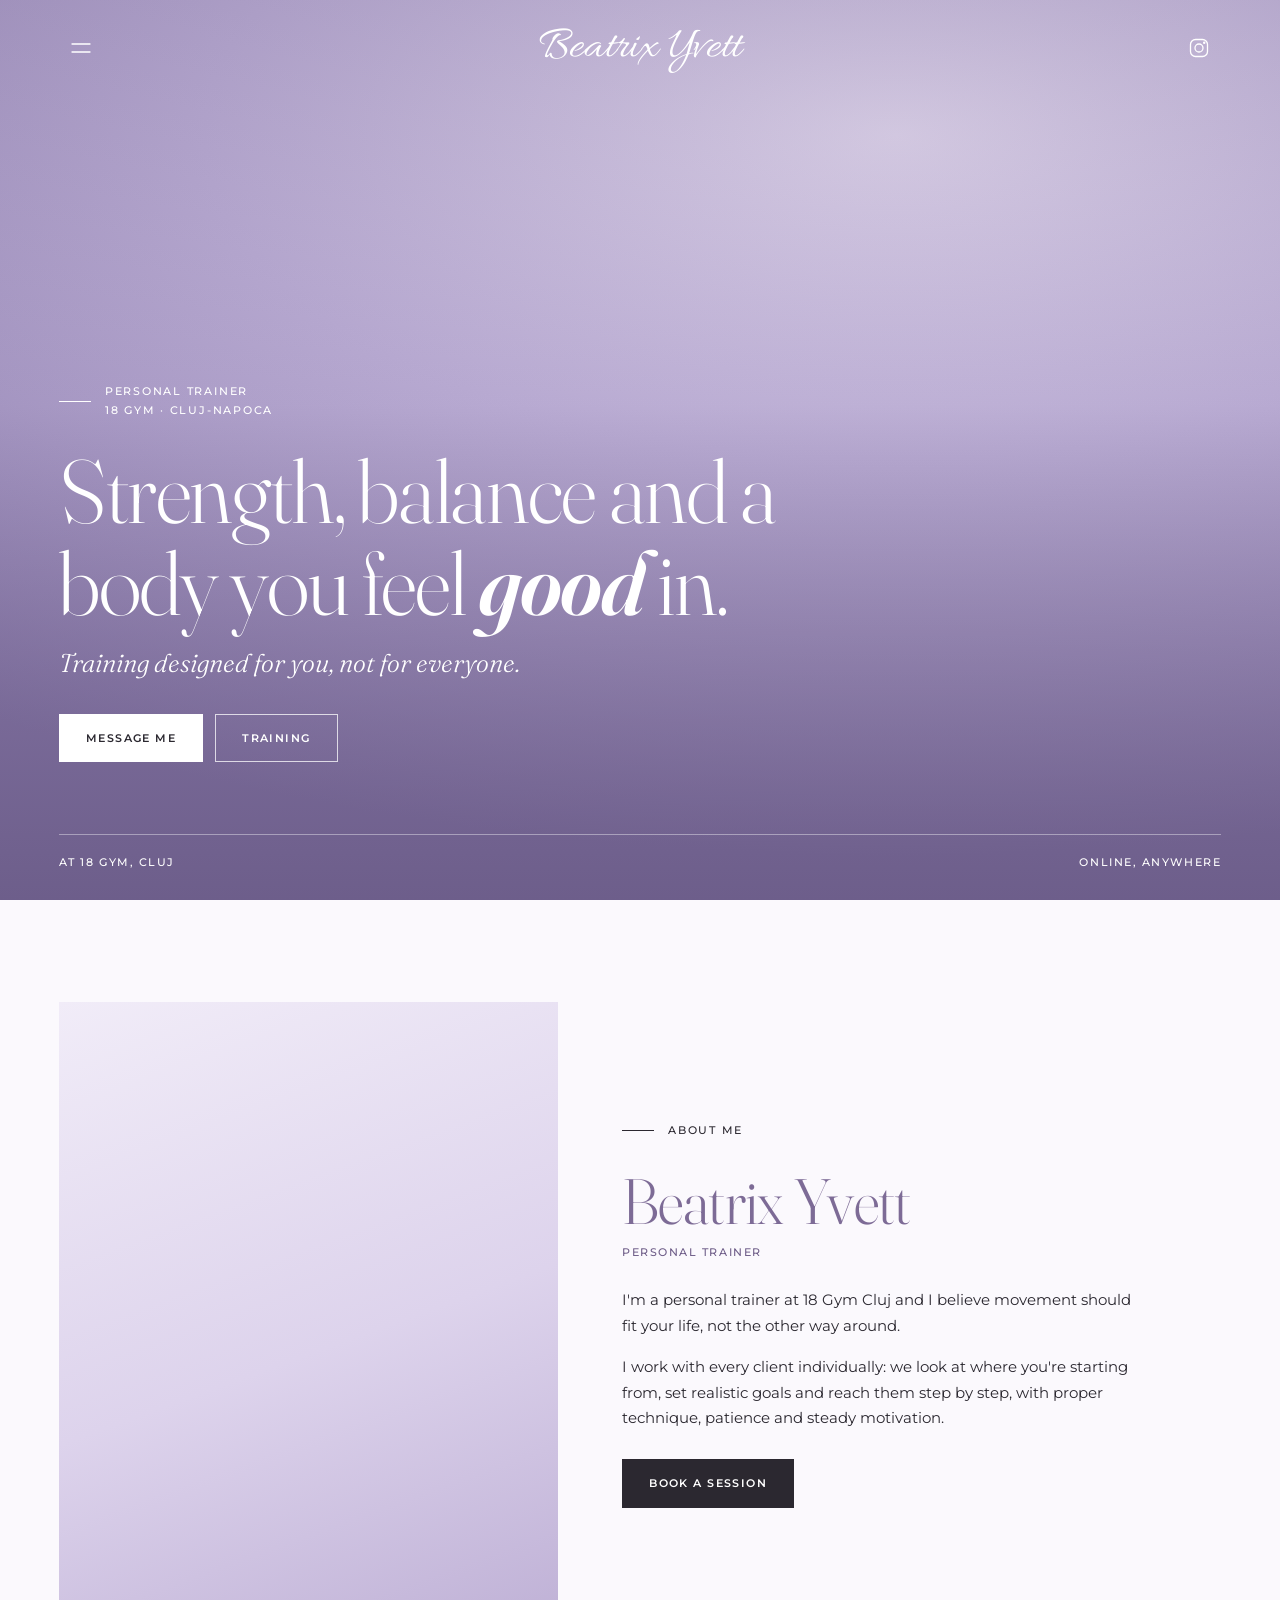
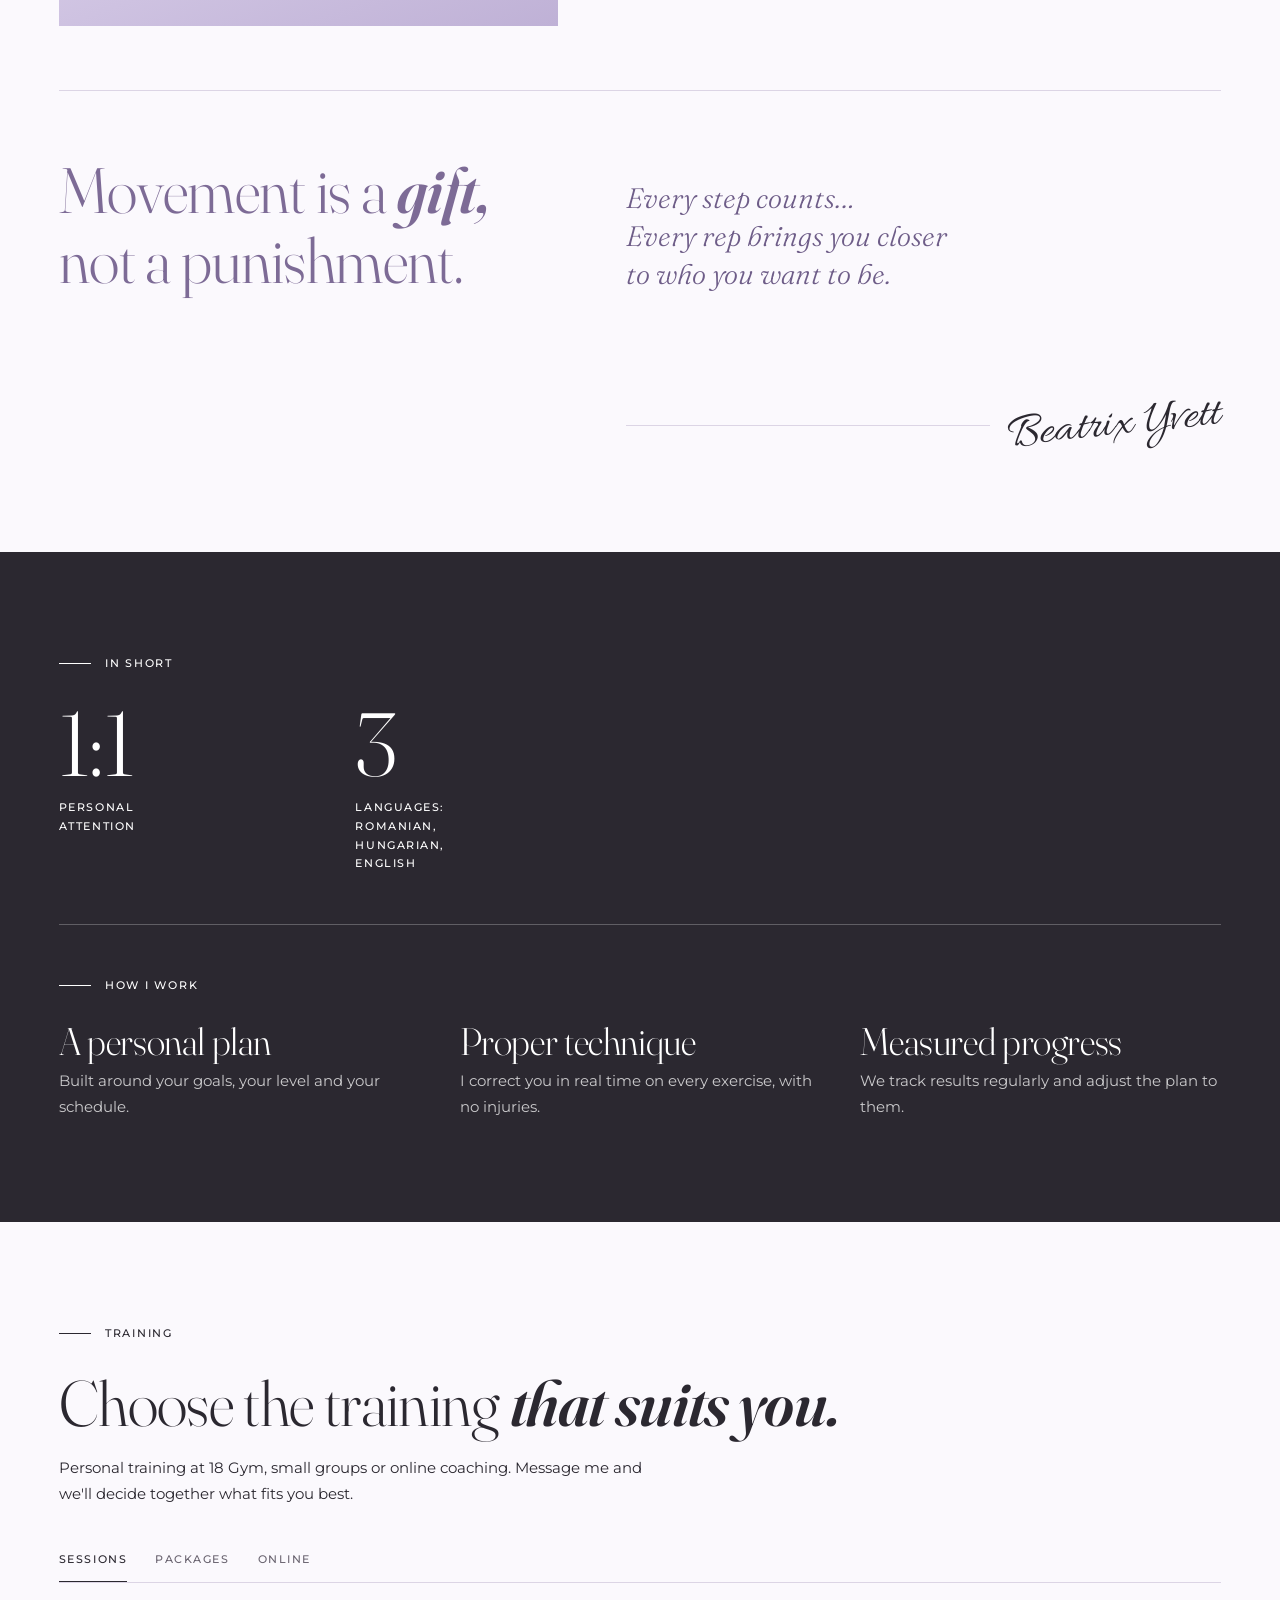
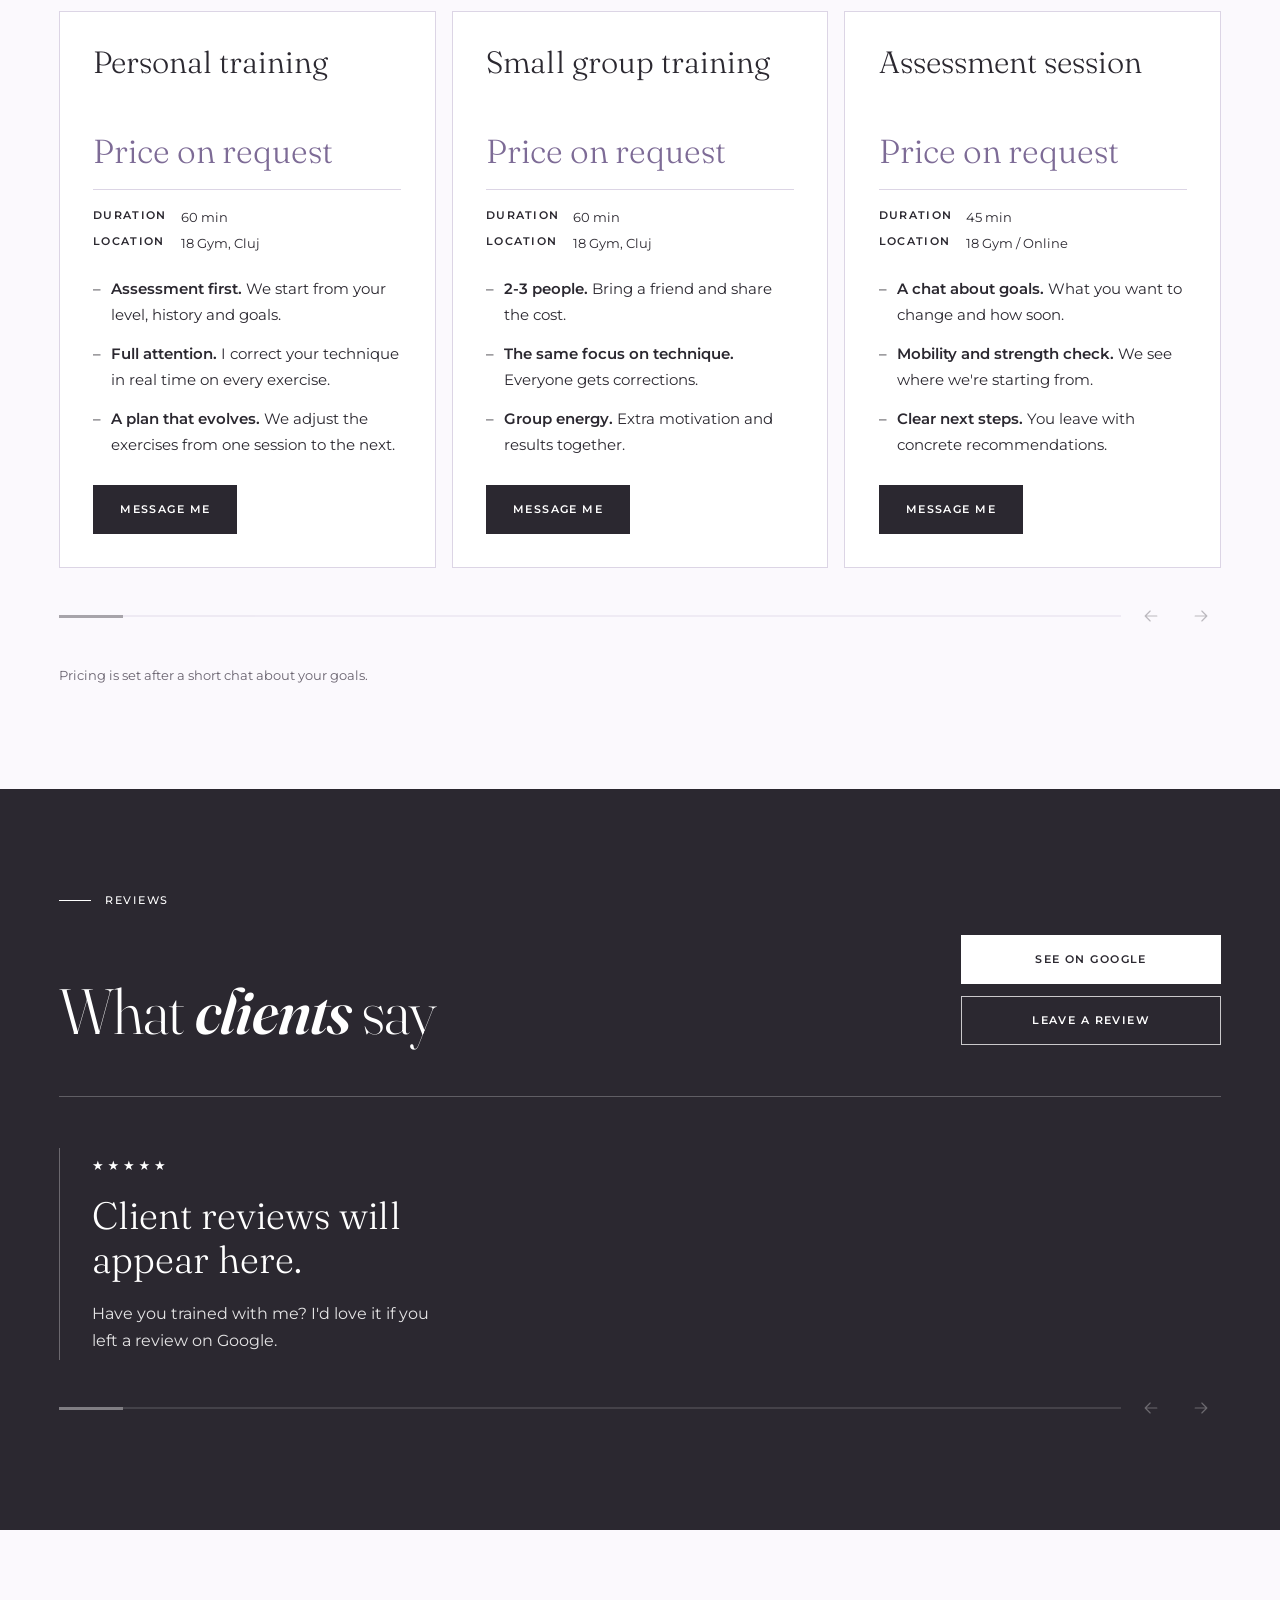
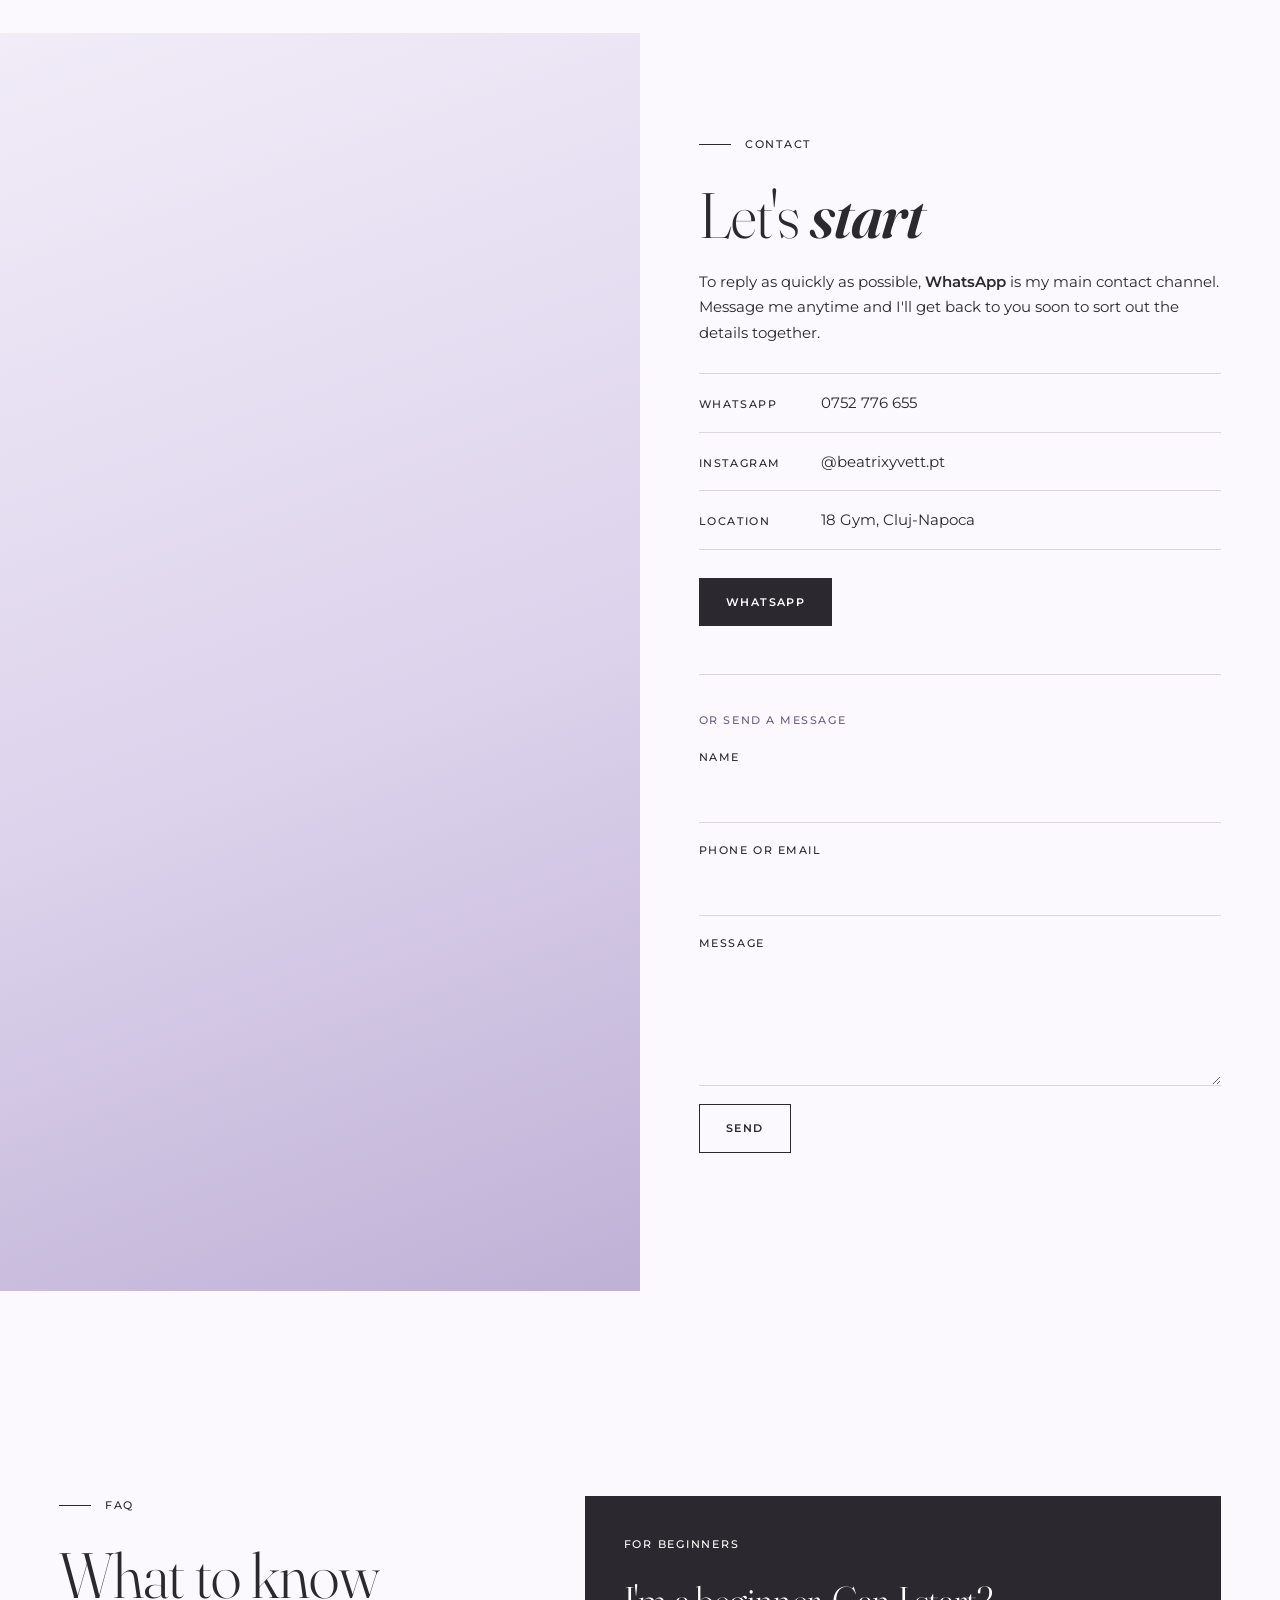
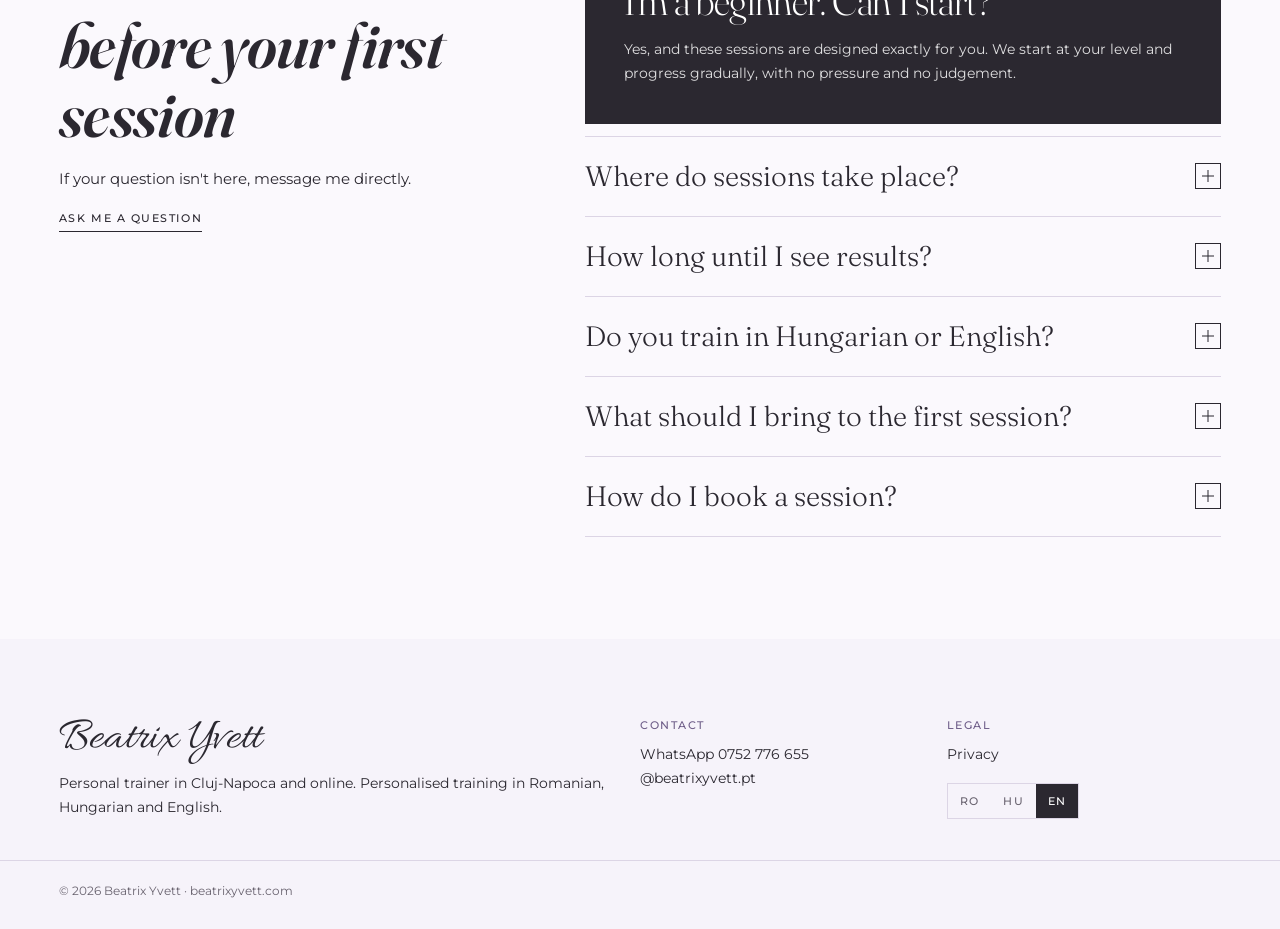
==== commit e1e1512f: "Accente lavanda discreta, hero liliac delicat, versiune fisiere v4 Co-Authored-By: Claude Opus 5.5 <" ====
--- a/index.html
+++ b/index.html
@@ -15,7 +15,7 @@
 <link rel="preconnect" href="https://fonts.googleapis.com">
 <link rel="preconnect" href="https://fonts.gstatic.com" crossorigin>
 <link href="https://fonts.googleapis.com/css2?family=Allura&family=Fraunces:ital,opsz,wght@0,9..144,300..600;1,9..144,300..600&family=Montserrat:wght@300..600&display=swap" rel="stylesheet">
-<link rel="stylesheet" href="style.css?v=3">
+<link rel="stylesheet" href="style.css?v=4">
 <script type="application/ld+json">
 {"@context":"https://schema.org","@type":"HealthClub","name":"Beatrix Yvett - Antrenor personal","url":"https://beatrixyvett.com/","telephone":"+40752776655","sameAs":["https://www.instagram.com/beatrixyvett.pt"],"address":{"@type":"PostalAddress","addressLocality":"Cluj-Napoca","addressCountry":"RO"},"description":"Antrenor personal la 18 Gym Cluj-Napoca. Antrenamente în română, maghiară și engleză."}
 </script>
@@ -220,6 +220,6 @@
   <svg viewBox="0 0 24 24" aria-hidden="true"><path d="M12 3a9 9 0 0 0-7.7 13.6L3 21l4.5-1.2A9 9 0 1 0 12 3Z"/><path d="M9 8.5c.3 3 2.5 5.2 5.6 6l1.2-1.3-2-1-.9.8c-.8-.4-1.6-1.2-2-2l.8-.9-1-2L9 8.5Z"/></svg>
 </a>
 
-<script src="script.js?v=3"></script>
+<script src="script.js?v=4"></script>
 </body>
 </html>
--- a/style.css
+++ b/style.css
@@ -1,6 +1,6 @@
 :root{
-  --ink:#2b2829;--taupe:#997258;--taupe-text:#90694f;--brown:#78553f;
-  --rose:#e9ddd8;--sand:#f5f1ee;--line:#d3cdca;--paper:#fff;--muted:#6b6466;--wa:#25a244;
+  --ink:#2b2830;--taupe:#7d6b96;--taupe-text:#6e5d88;--brown:#5c4d7d;
+  --rose:#ebe5f3;--sand:#f6f3fa;--line:#dcd5e5;--paper:#fbf9fd;--muted:#69636f;--wa:#25a244;
   --serif:"Fraunces",Georgia,serif;--sans:"Montserrat",system-ui,sans-serif;--script:"Allura",cursive;
   --pad:clamp(23px,4.6vw,64px);--max:1280px;--section:clamp(64px,8vw,120px);
   --ease:cubic-bezier(.22,.61,.36,1);
@@ -44,7 +44,7 @@
 
 /* header */
 .hdr{position:fixed;inset:0 0 auto;z-index:30;height:84px;display:grid;grid-template-columns:1fr auto 1fr;align-items:center;padding-inline:var(--pad);color:#fff;transition:height .45s var(--ease),background-color .45s,color .45s,box-shadow .45s}
-.hdr.is-scrolled{height:64px;color:var(--ink);background:rgba(255,255,255,.75);backdrop-filter:blur(8px);-webkit-backdrop-filter:blur(8px);box-shadow:0 1px 12px rgba(43,40,41,.08)}
+.hdr.is-scrolled{height:64px;color:var(--ink);background:rgba(251,249,253,.8);backdrop-filter:blur(8px);-webkit-backdrop-filter:blur(8px);box-shadow:0 1px 12px rgba(43,40,41,.08)}
 .hdr__btn{display:grid;place-items:center;width:44px;height:44px;border:0;background:none;cursor:pointer;color:inherit}
 .hdr__btn:last-child{justify-self:end}
 .hdr__btn svg{width:24px;height:24px;fill:none;stroke:currentColor;stroke-width:1.3;stroke-linecap:round;stroke-linejoin:round}
@@ -71,9 +71,9 @@
 .lang--footer{margin-top:16px}
 
 /* hero */
-.hero{position:relative;min-height:100vh;min-height:100svh;display:flex;align-items:flex-end;color:#fff;overflow:hidden;background:#b4b1ad}
-.hero__media{position:absolute;inset:0;background:radial-gradient(120% 80% at 70% 20%,#d8cfc8 0%,#b4aaa3 45%,#8d817a 100%)}
-.hero__media::after{content:"";position:absolute;inset:0;background:linear-gradient(to top,rgba(43,40,41,.55),rgba(43,40,41,.08) 55%,rgba(43,40,41,.25))}
+.hero{position:relative;min-height:100vh;min-height:100svh;display:flex;align-items:flex-end;color:#fff;overflow:hidden;background:#ad9cc9}
+.hero__media{position:absolute;inset:0;background:radial-gradient(120% 80% at 70% 15%,#e2d8ef 0%,#bcaed6 45%,#8f7fb0 100%)}
+.hero__media::after{content:"";position:absolute;inset:0;background:linear-gradient(to top,rgba(72,58,98,.48),rgba(72,58,98,.04) 55%,rgba(72,58,98,.14))}
 .hero__media img,.hero__media video{width:100%;height:100%;object-fit:cover}
 .hero__inner{position:relative;z-index:1;width:100%;max-width:var(--max);margin-inline:auto;padding:120px var(--pad) 28px}
 .hero h1{font-family:var(--serif);font-weight:300;font-size:clamp(44px,7vw,92px);line-height:1.02;letter-spacing:-.015em;max-width:16ch;font-variation-settings:"opsz" 144}
@@ -81,7 +81,7 @@
 .hero__foot{display:flex;justify-content:space-between;gap:16px;margin-top:clamp(36px,6vw,72px);padding-top:18px;border-top:1px solid rgba(255,255,255,.4);font-size:11px;font-weight:500;letter-spacing:.14em;text-transform:uppercase}
 
 /* photo placeholders */
-.ph{background:linear-gradient(160deg,#efe7e2,#d9cbc3 55%,#bba596)}
+.ph{background:linear-gradient(160deg,#f1ecf8,#ddd3ec 55%,#bfb1d6)}
 
 /* about */
 .about{display:grid;gap:clamp(40px,5vw,72px)}
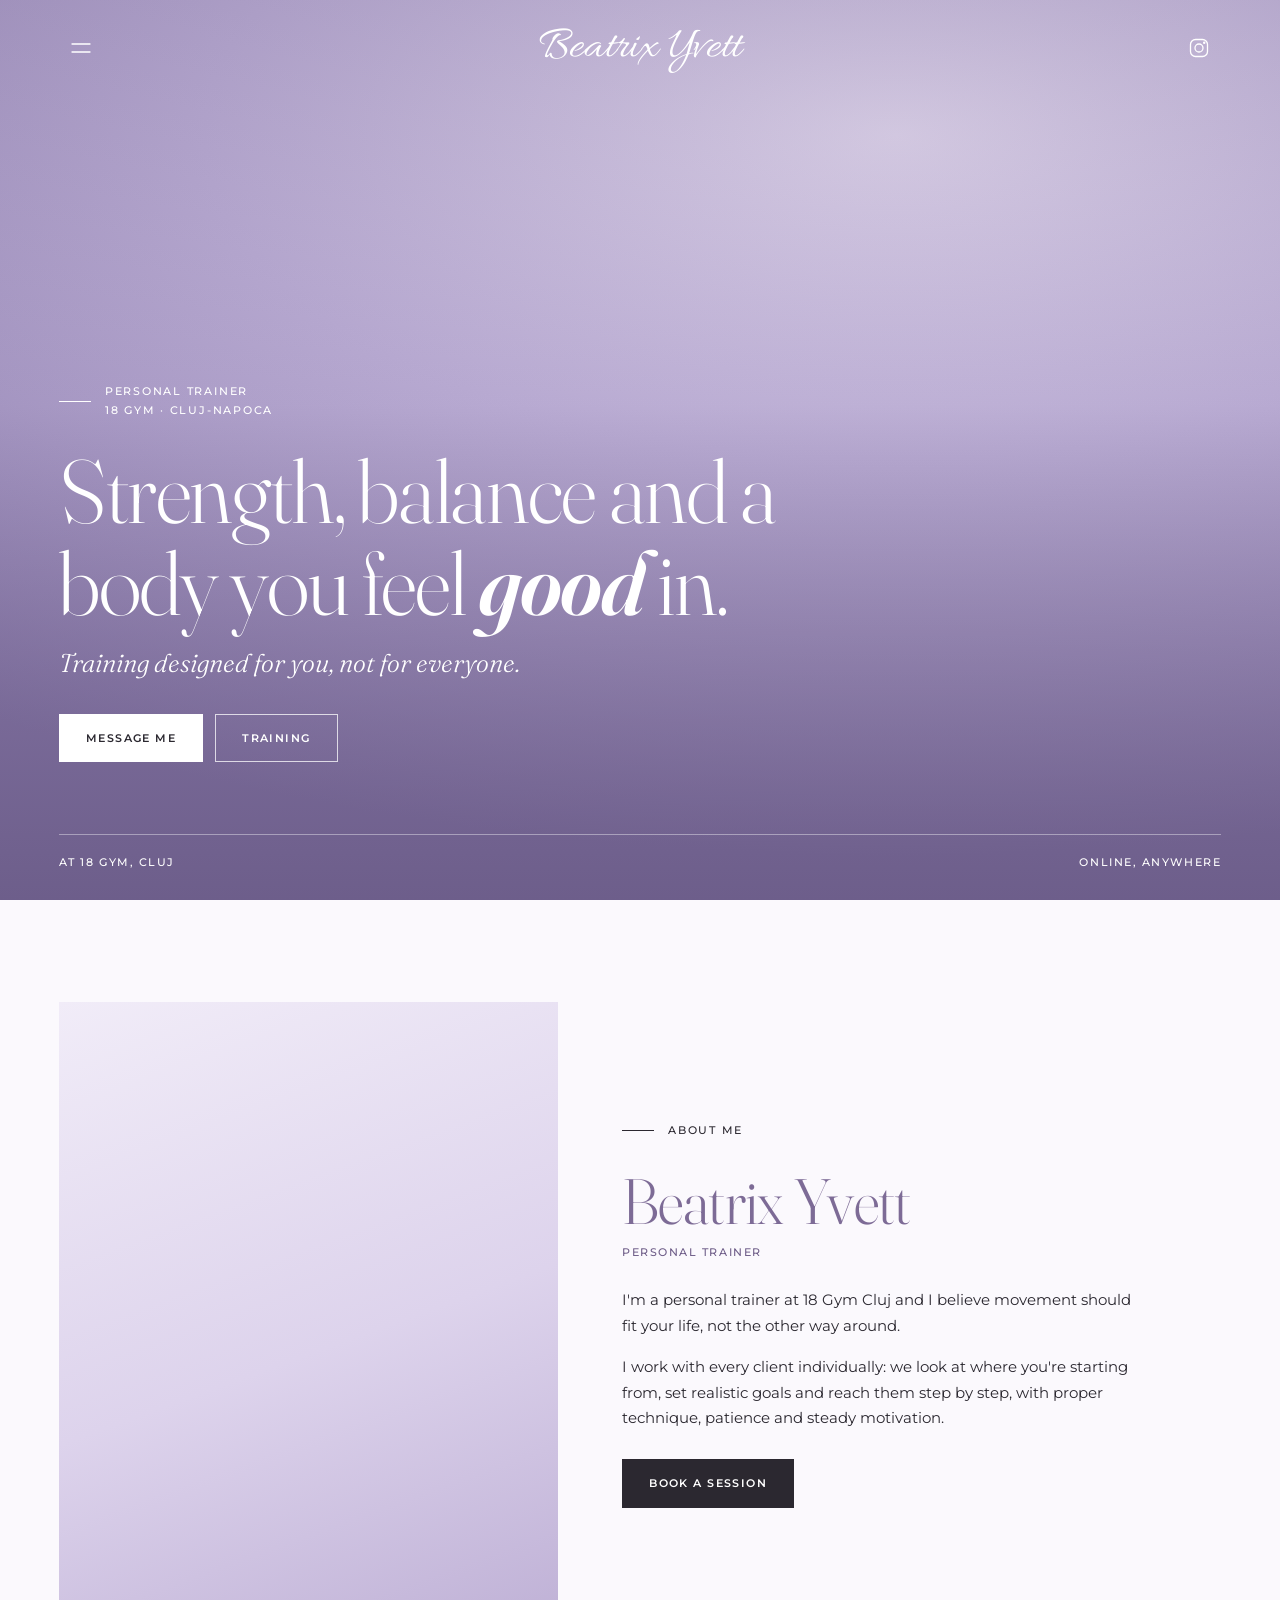
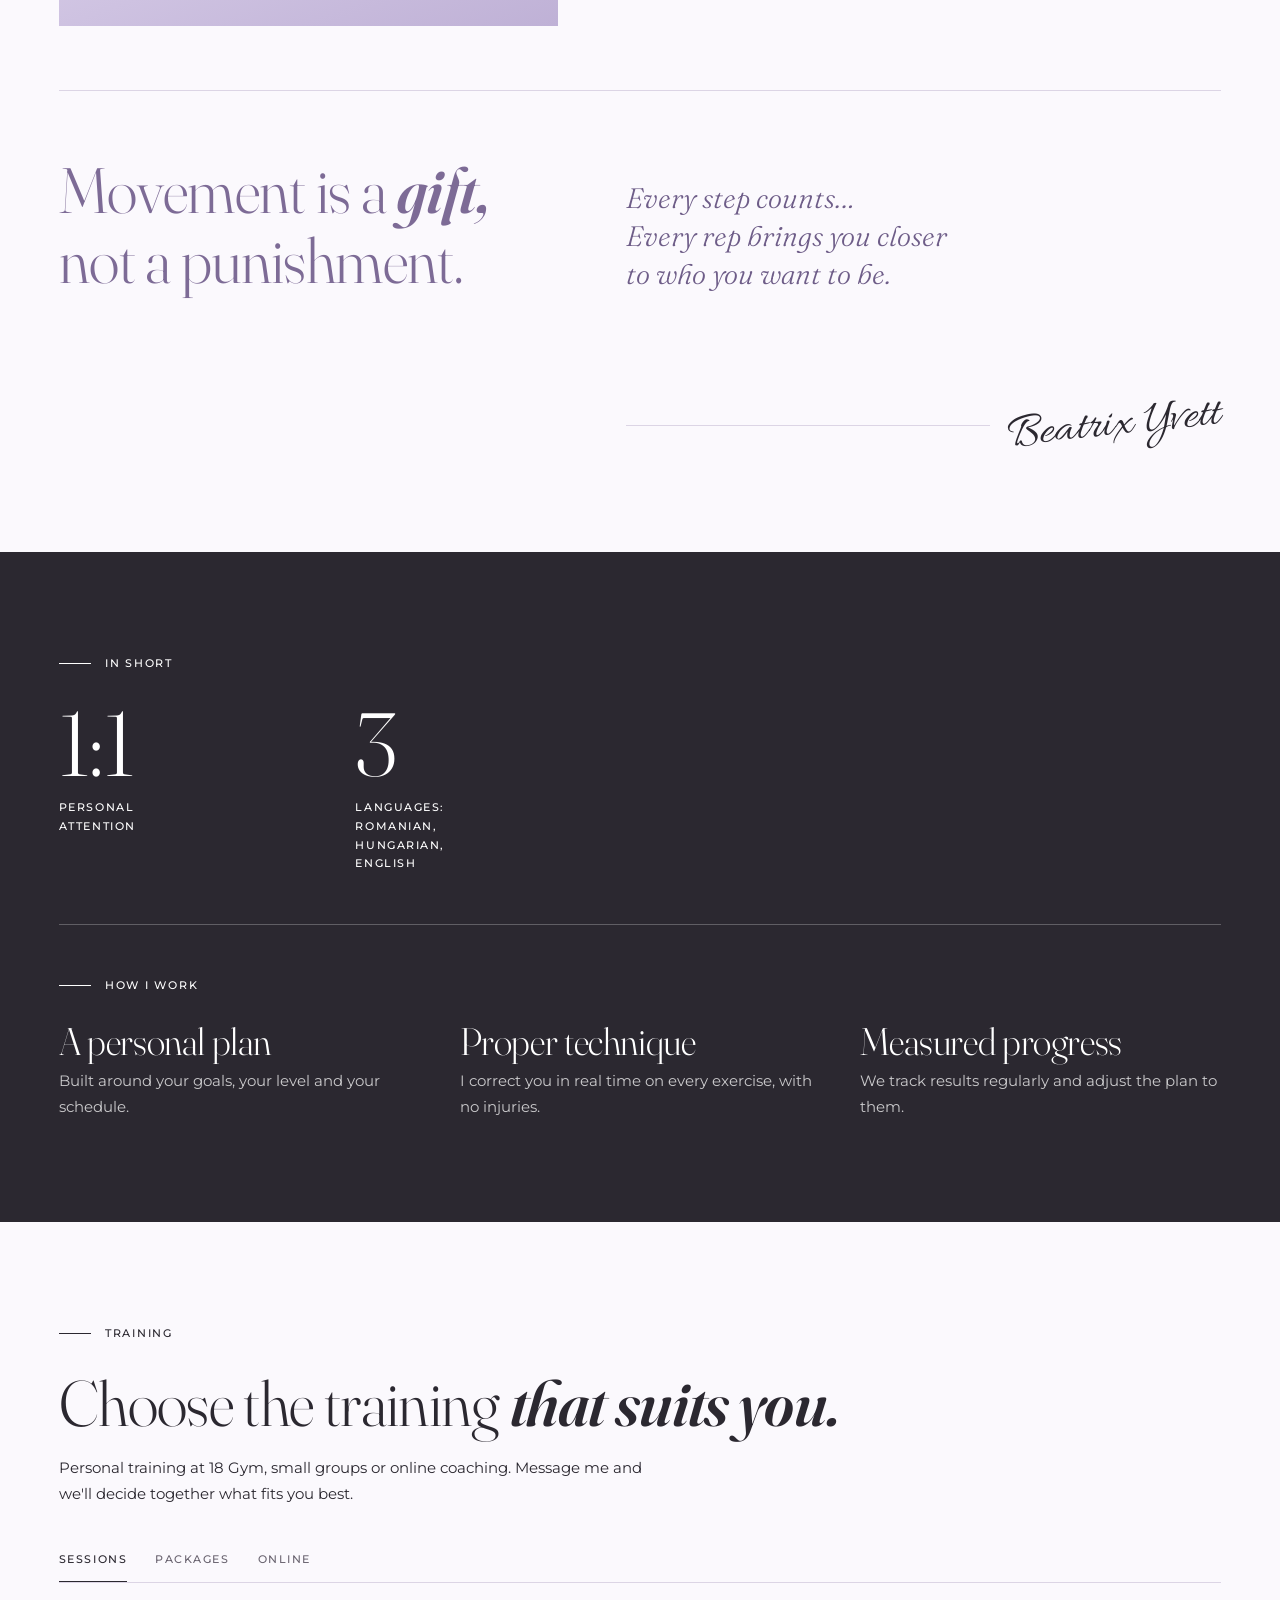
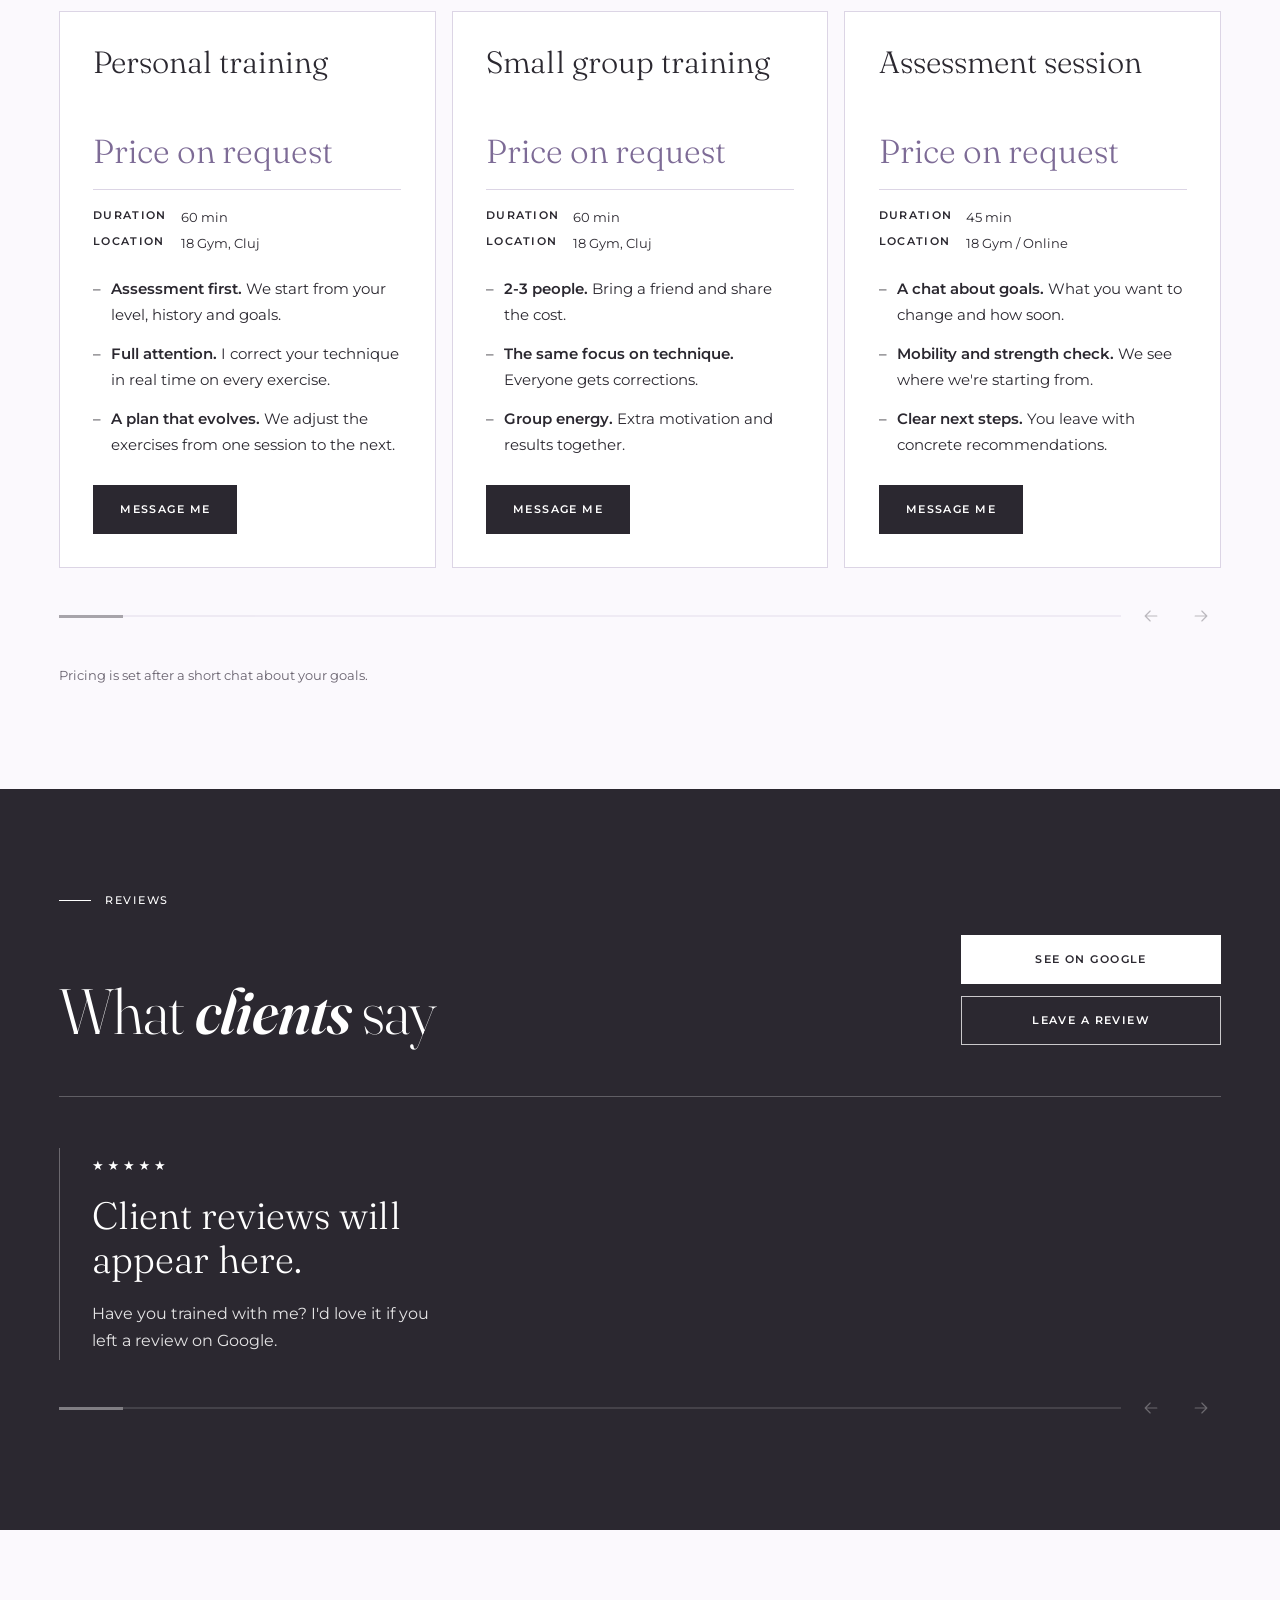
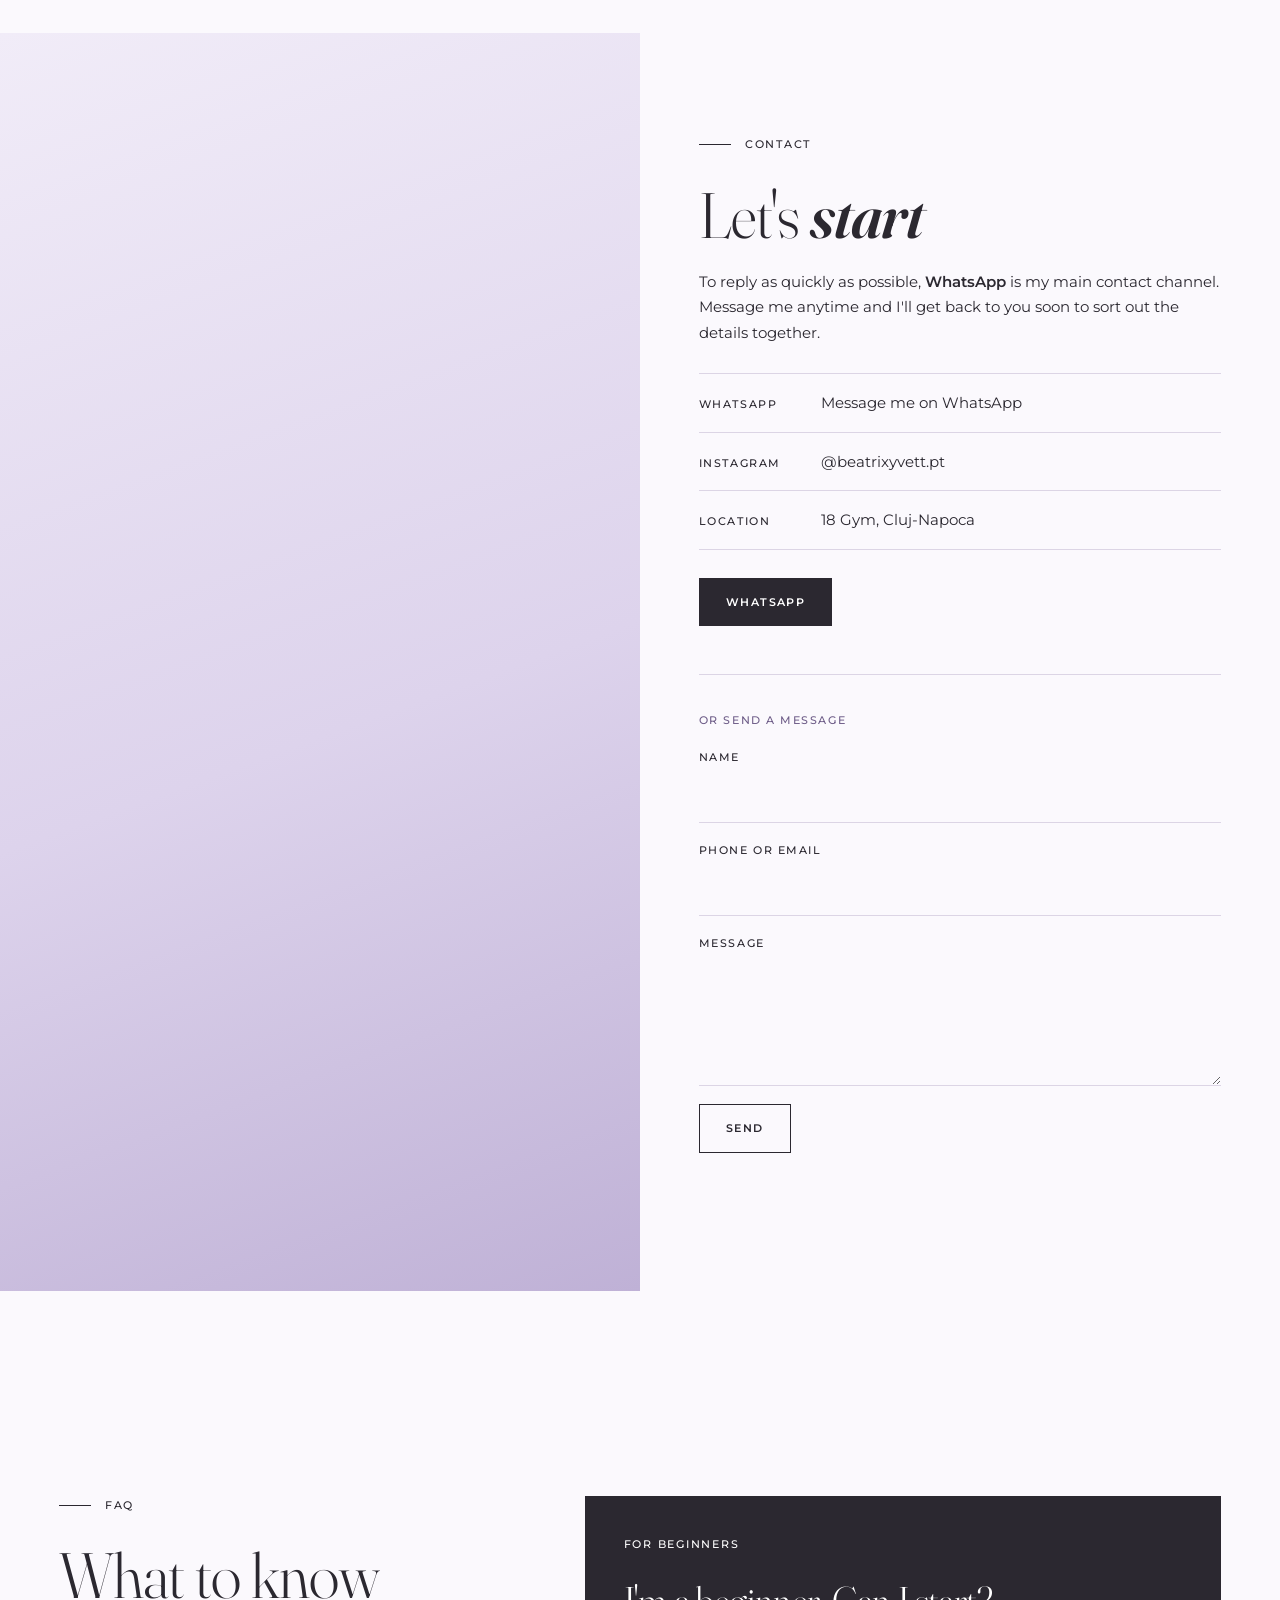
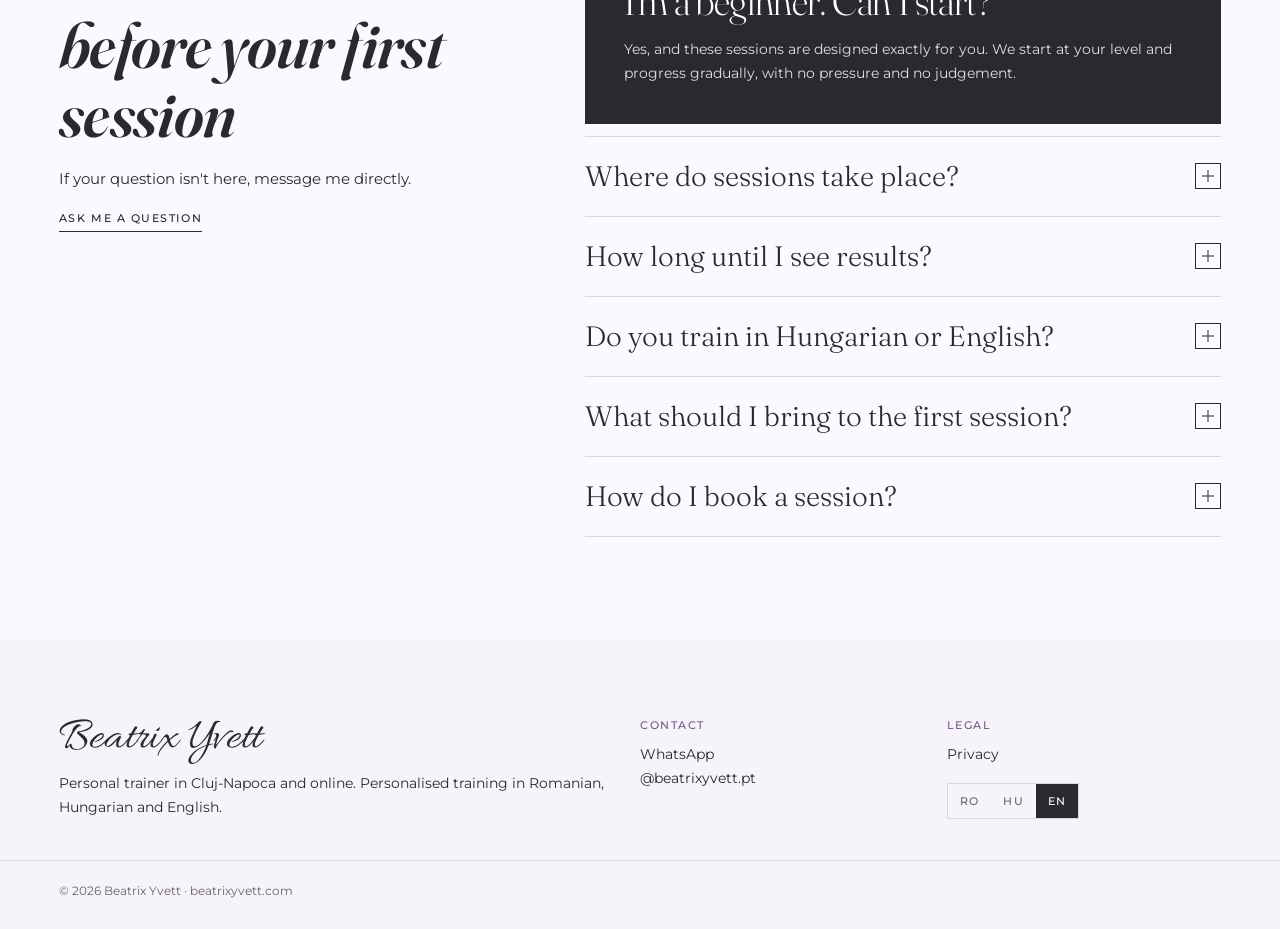
==== commit c43bf9e1: "Numarul de telefon nu mai apare scris pe site, doar butoane WhatsApp (v5) Co-Authored-By: Claude Opu" ====
--- a/index.html
+++ b/index.html
@@ -15,9 +15,9 @@
 <link rel="preconnect" href="https://fonts.googleapis.com">
 <link rel="preconnect" href="https://fonts.gstatic.com" crossorigin>
 <link href="https://fonts.googleapis.com/css2?family=Allura&family=Fraunces:ital,opsz,wght@0,9..144,300..600;1,9..144,300..600&family=Montserrat:wght@300..600&display=swap" rel="stylesheet">
-<link rel="stylesheet" href="style.css?v=4">
+<link rel="stylesheet" href="style.css?v=5">
 <script type="application/ld+json">
-{"@context":"https://schema.org","@type":"HealthClub","name":"Beatrix Yvett - Antrenor personal","url":"https://beatrixyvett.com/","telephone":"+40752776655","sameAs":["https://www.instagram.com/beatrixyvett.pt"],"address":{"@type":"PostalAddress","addressLocality":"Cluj-Napoca","addressCountry":"RO"},"description":"Antrenor personal la 18 Gym Cluj-Napoca. Antrenamente în română, maghiară și engleză."}
+{"@context":"https://schema.org","@type":"HealthClub","name":"Beatrix Yvett - Antrenor personal","url":"https://beatrixyvett.com/","sameAs":["https://www.instagram.com/beatrixyvett.pt"],"address":{"@type":"PostalAddress","addressLocality":"Cluj-Napoca","addressCountry":"RO"},"description":"Antrenor personal la 18 Gym Cluj-Napoca. Antrenamente în română, maghiară și engleză."}
 </script>
 </head>
 <body>
@@ -155,7 +155,7 @@
     <h2 class="display" data-i18n-html="ct_title">Hai să <em>începem</em></h2>
     <p class="contact__lead" data-i18n-html="ct_lead">Ca să-ți pot răspunde cât mai repede, <strong>WhatsApp</strong> este metoda principală de contact. Scrie-mi oricând și revin cât de curând pentru a stabili împreună detaliile.</p>
     <dl class="rows">
-      <div><dt data-i18n="row_wa">WhatsApp</dt><dd><a data-wa href="#" target="_blank" rel="noopener">0752 776 655</a></dd></div>
+      <div><dt data-i18n="row_wa">WhatsApp</dt><dd><a data-wa href="#" target="_blank" rel="noopener" data-i18n="row_wa_v">Scrie-mi pe WhatsApp</a></dd></div>
       <div><dt data-i18n="row_ig">Instagram</dt><dd><a href="https://www.instagram.com/beatrixyvett.pt" target="_blank" rel="noopener">@beatrixyvett.pt</a></dd></div>
       <div><dt data-i18n="row_loc">Locație</dt><dd data-i18n="row_loc_v">18 Gym, Cluj-Napoca</dd></div>
     </dl>
@@ -203,7 +203,7 @@
     </div>
     <div>
       <p class="label" data-i18n="ft_contact">Contact</p>
-      <p><a data-wa href="#" target="_blank" rel="noopener">WhatsApp 0752 776 655</a><br><a href="https://www.instagram.com/beatrixyvett.pt" target="_blank" rel="noopener">@beatrixyvett.pt</a></p>
+      <p><a data-wa href="#" target="_blank" rel="noopener">WhatsApp</a><br><a href="https://www.instagram.com/beatrixyvett.pt" target="_blank" rel="noopener">@beatrixyvett.pt</a></p>
     </div>
     <div>
       <p class="label" data-i18n="ft_legal">Legal</p>
@@ -220,6 +220,6 @@
   <svg viewBox="0 0 24 24" aria-hidden="true"><path d="M12 3a9 9 0 0 0-7.7 13.6L3 21l4.5-1.2A9 9 0 1 0 12 3Z"/><path d="M9 8.5c.3 3 2.5 5.2 5.6 6l1.2-1.3-2-1-.9.8c-.8-.4-1.6-1.2-2-2l.8-.9-1-2L9 8.5Z"/></svg>
 </a>
 
-<script src="script.js?v=4"></script>
+<script src="script.js?v=5"></script>
 </body>
 </html>
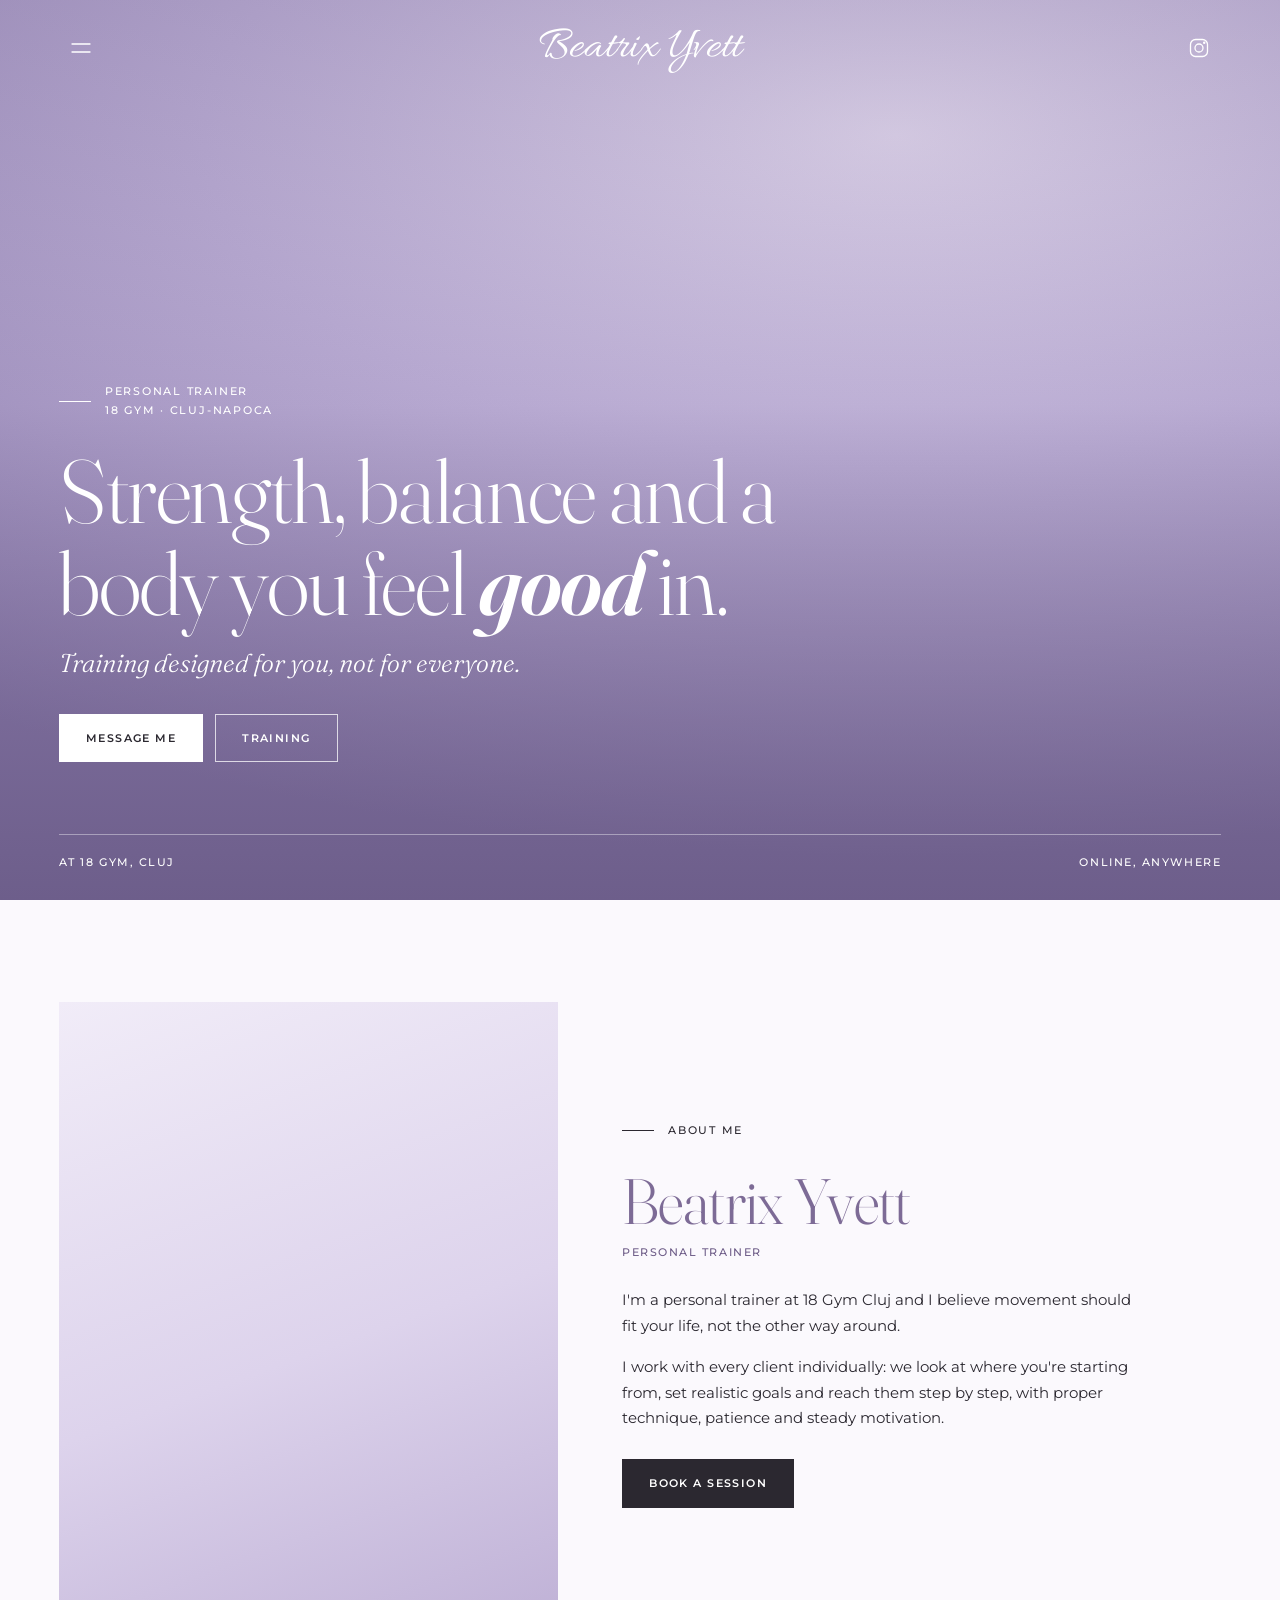
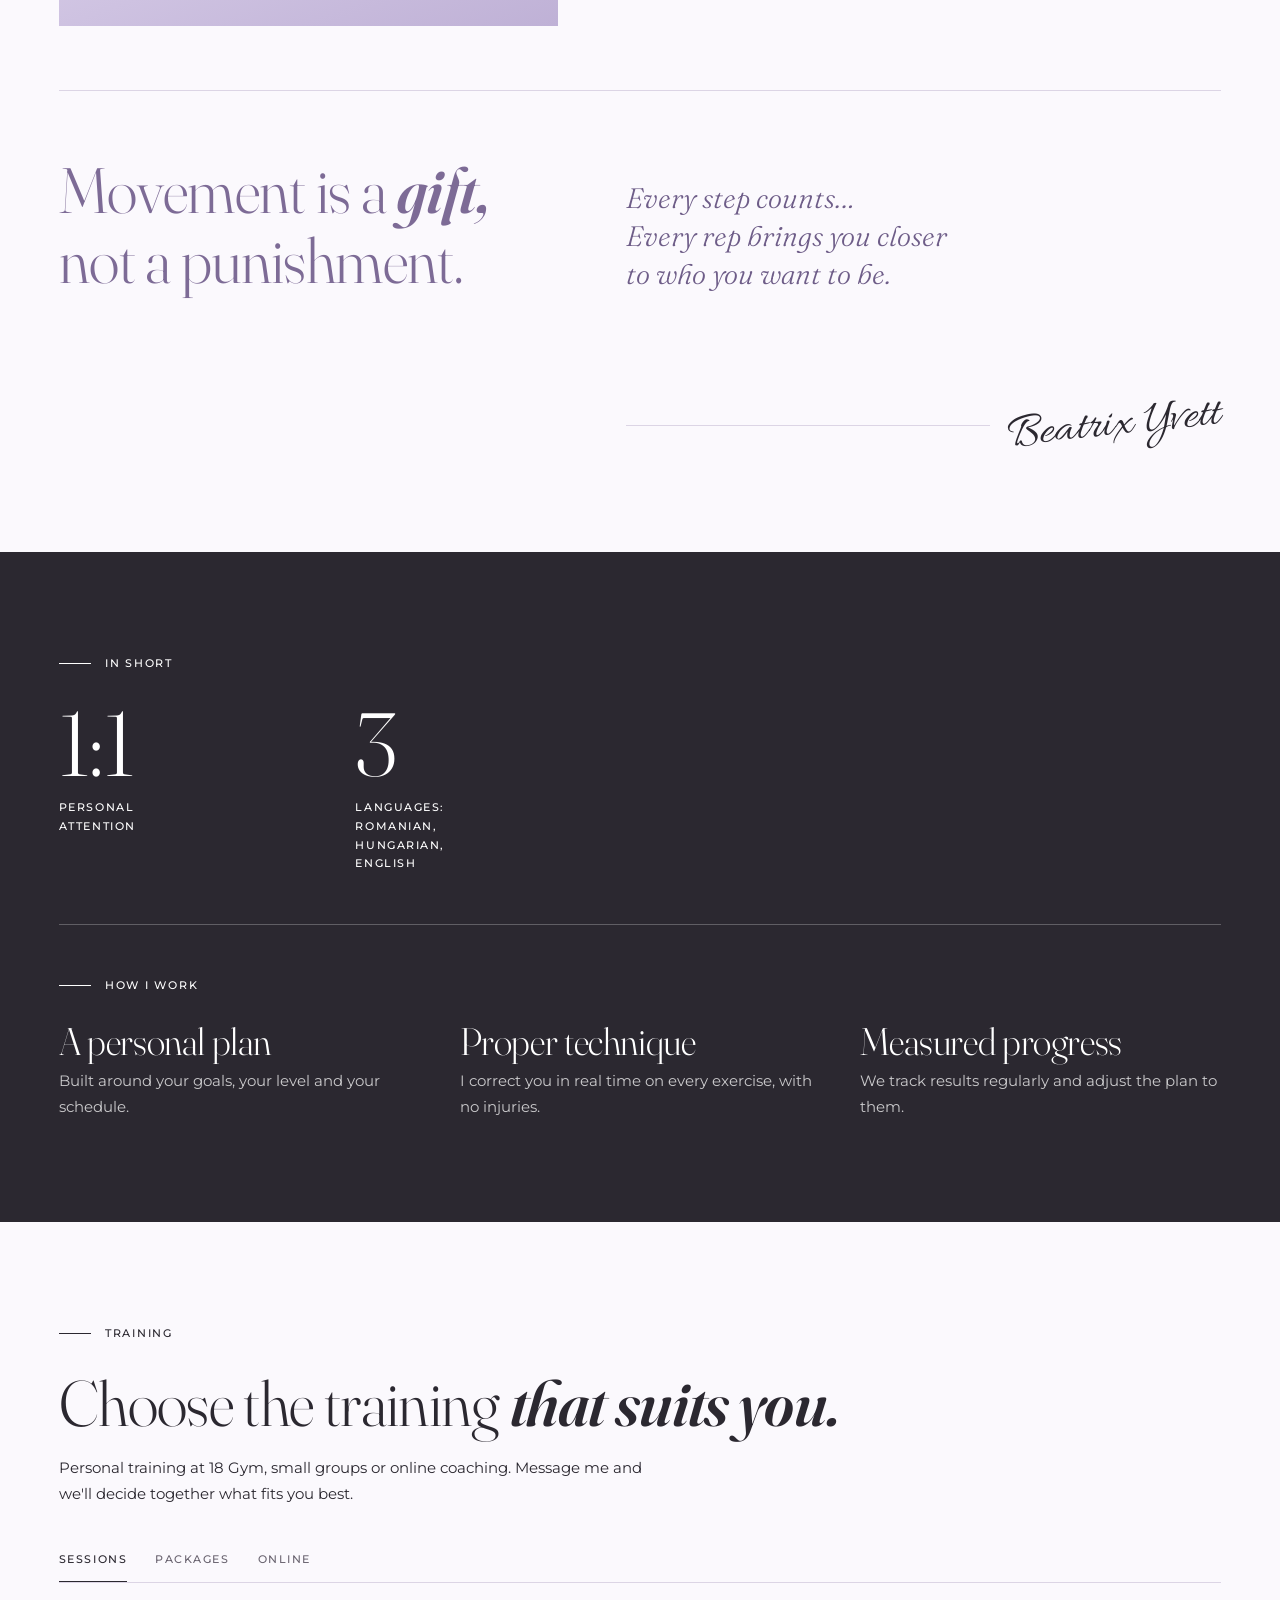
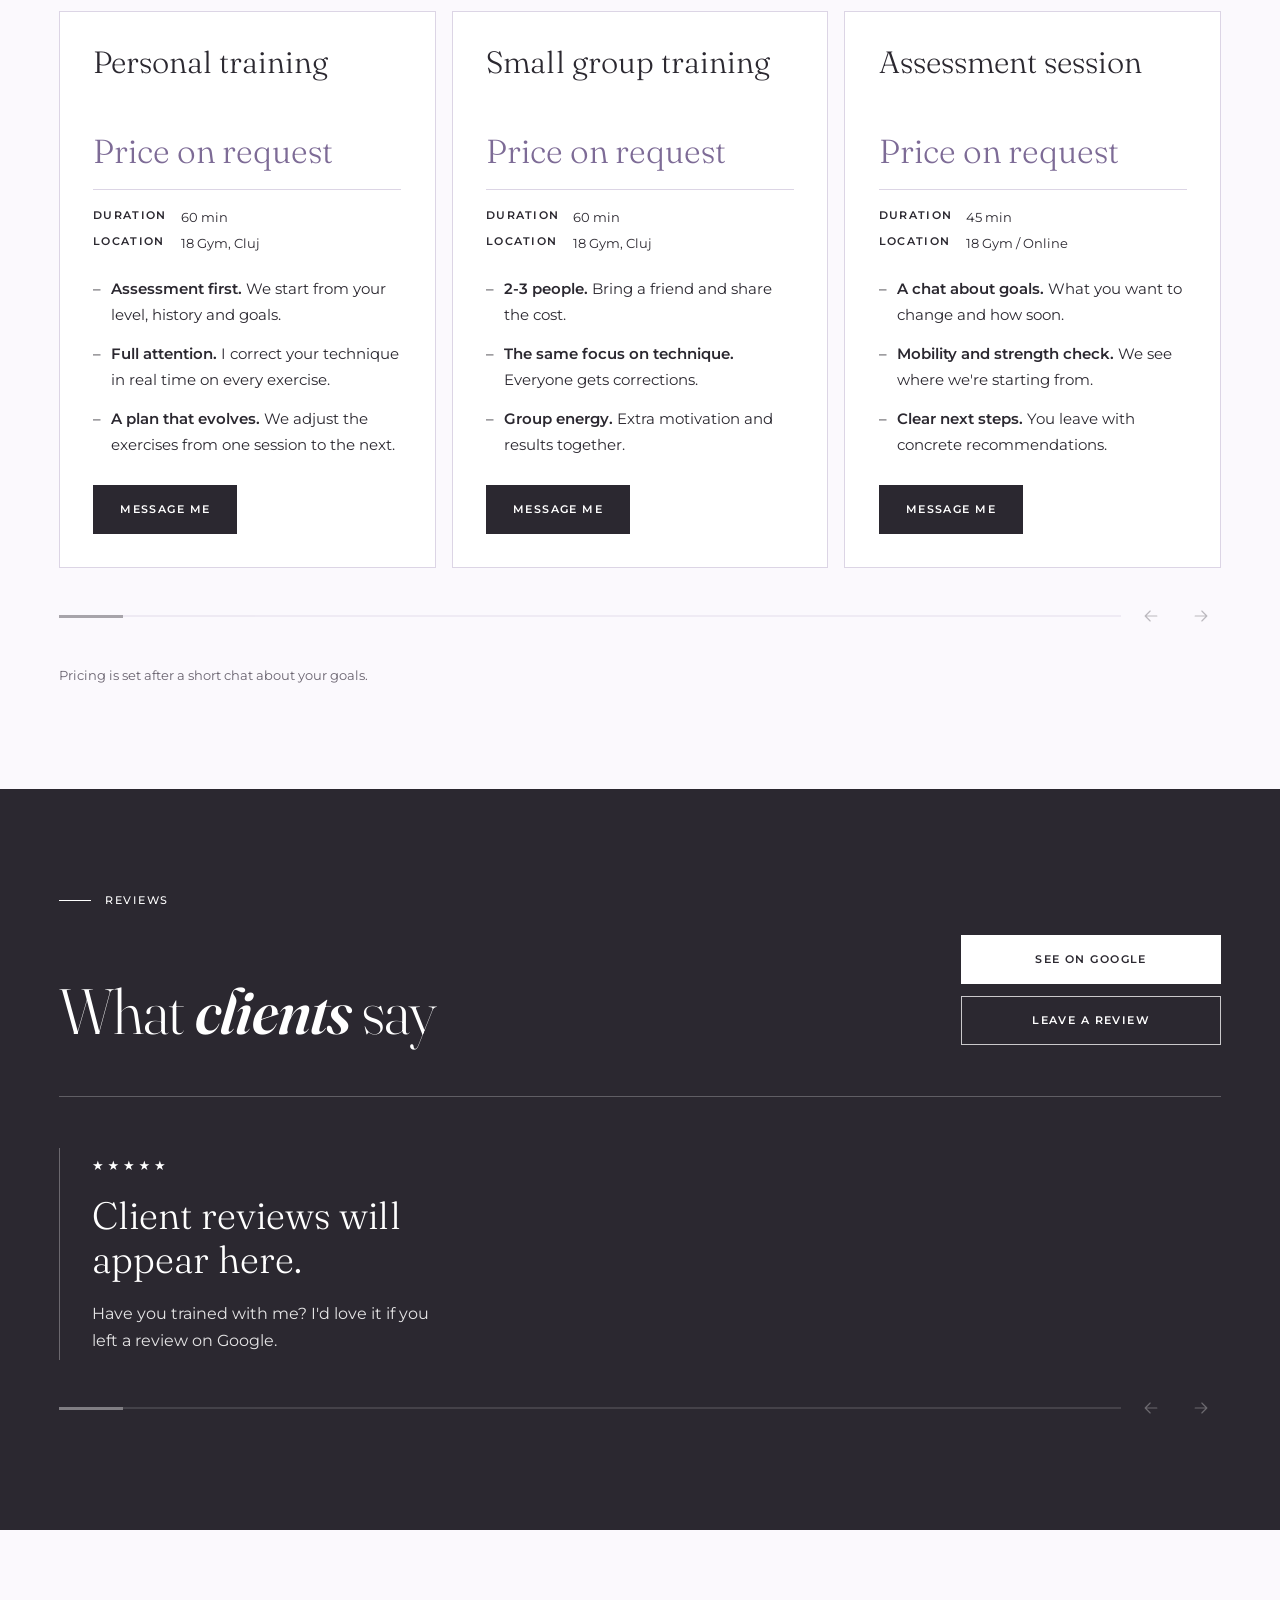
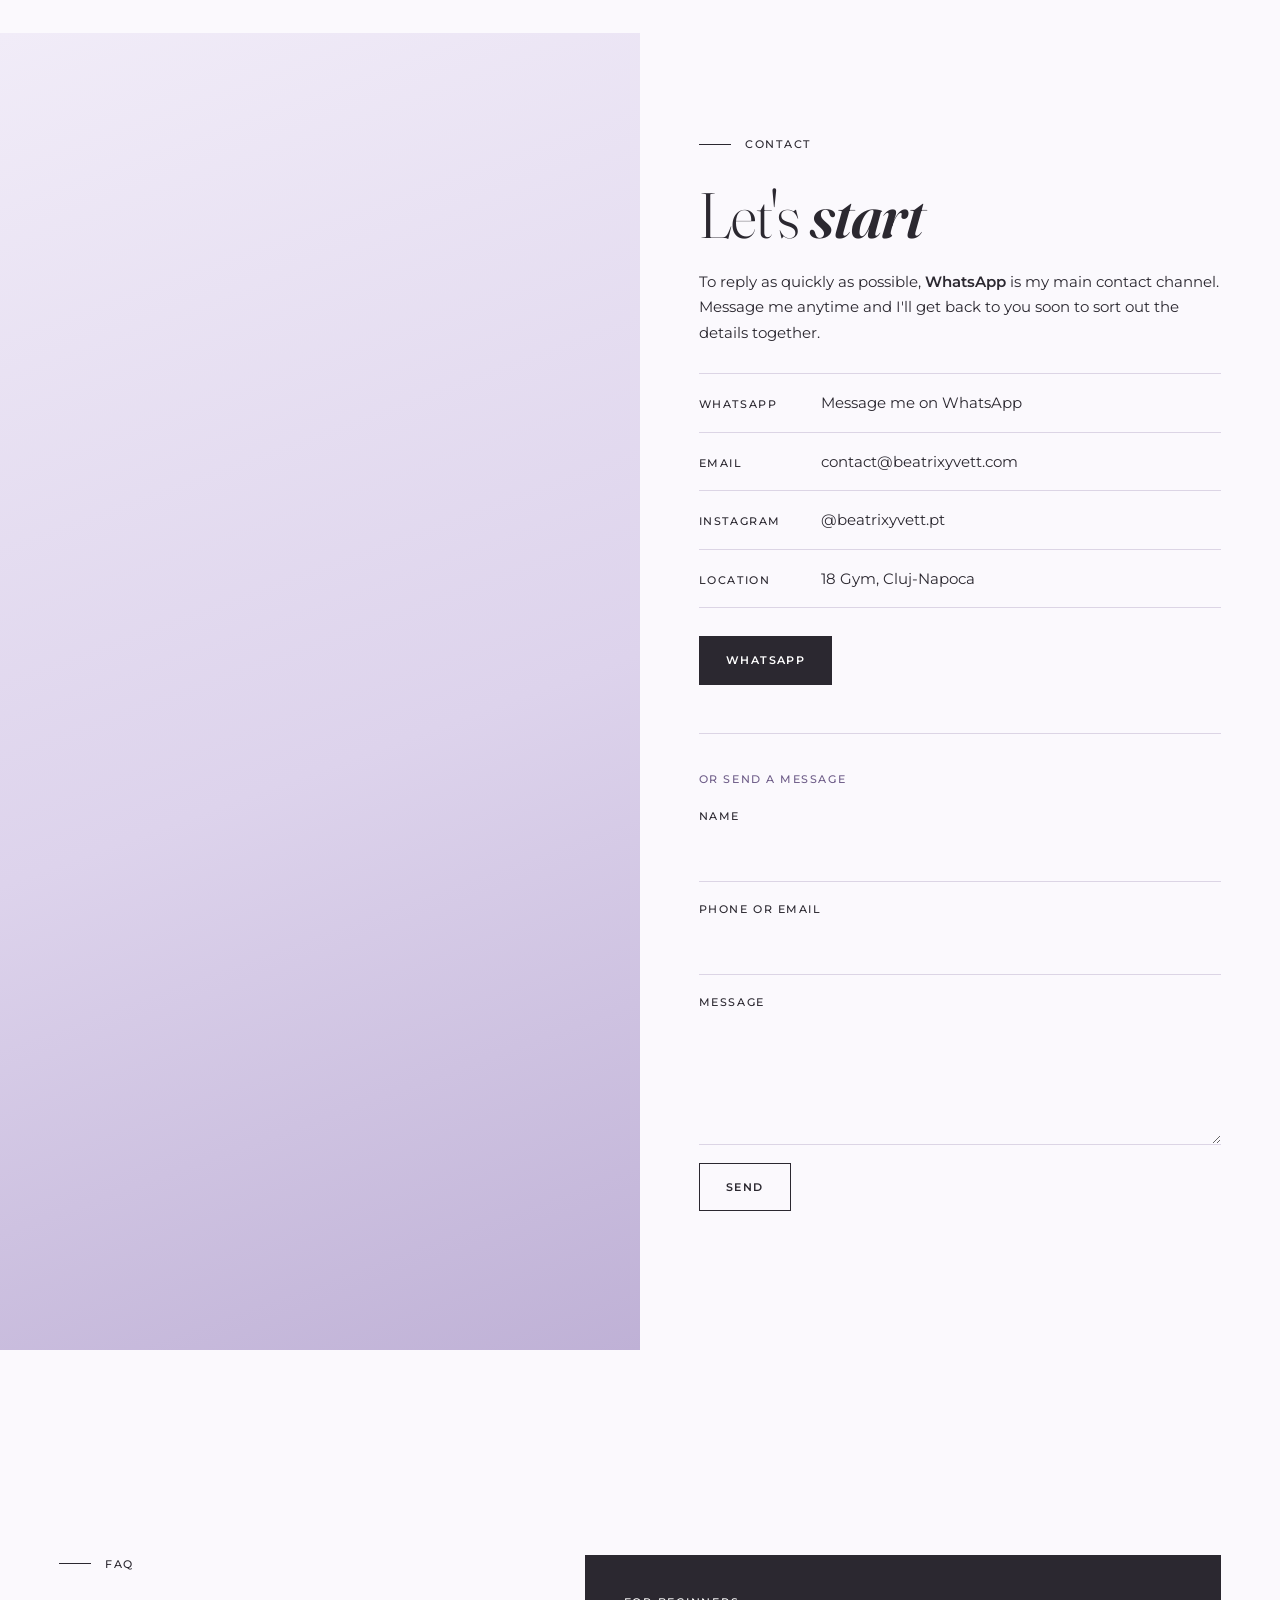
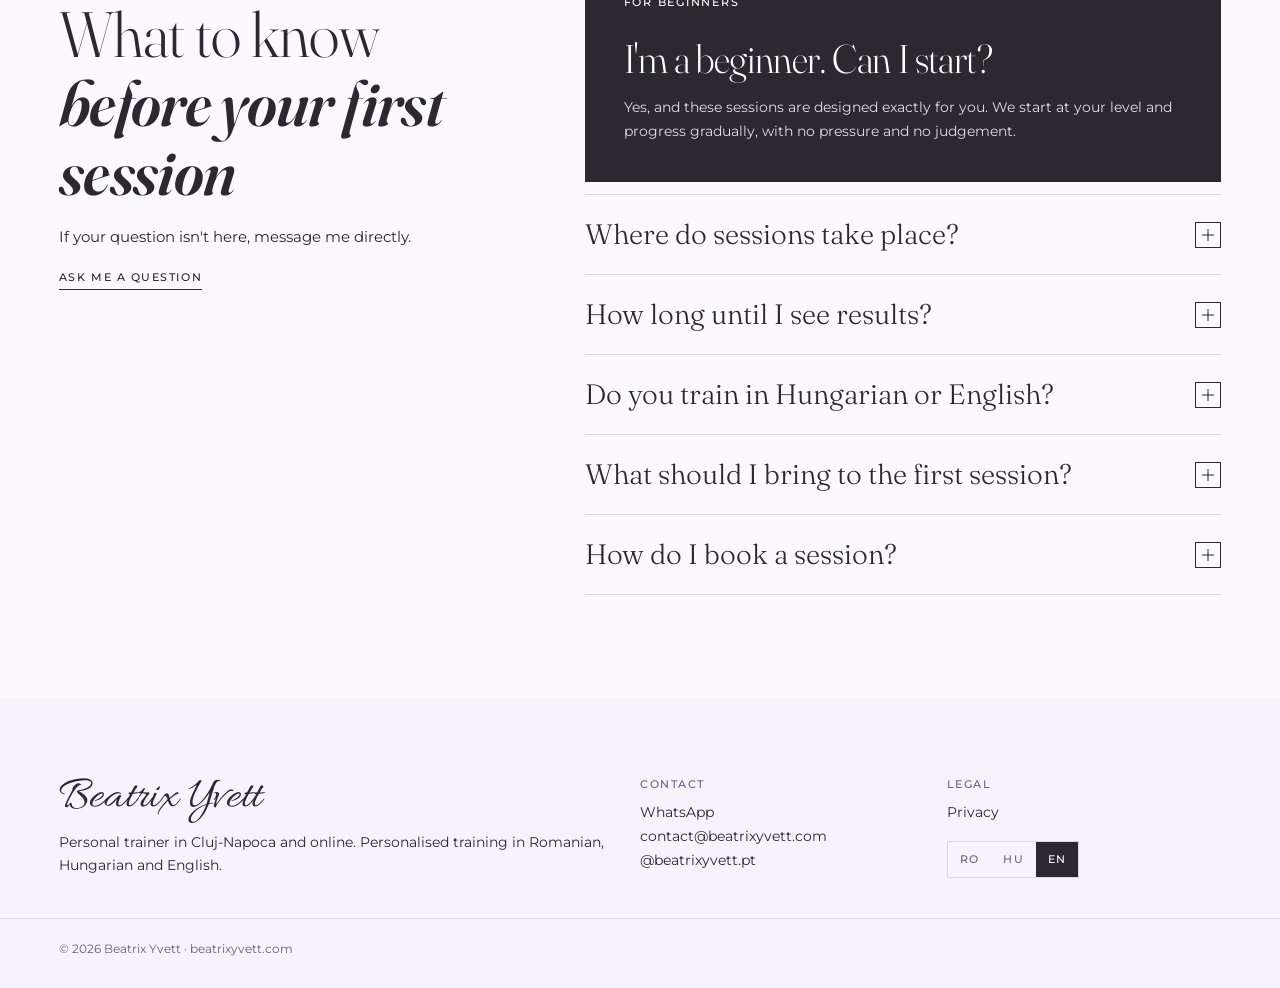
==== commit b952b471: "Adresa contact@beatrixyvett.com la Contact si in footer (v6) Co-Authored-By: Claude Opus 5.5 <norepl" ====
--- a/index.html
+++ b/index.html
@@ -15,7 +15,7 @@
 <link rel="preconnect" href="https://fonts.googleapis.com">
 <link rel="preconnect" href="https://fonts.gstatic.com" crossorigin>
 <link href="https://fonts.googleapis.com/css2?family=Allura&family=Fraunces:ital,opsz,wght@0,9..144,300..600;1,9..144,300..600&family=Montserrat:wght@300..600&display=swap" rel="stylesheet">
-<link rel="stylesheet" href="style.css?v=5">
+<link rel="stylesheet" href="style.css?v=6">
 <script type="application/ld+json">
 {"@context":"https://schema.org","@type":"HealthClub","name":"Beatrix Yvett - Antrenor personal","url":"https://beatrixyvett.com/","sameAs":["https://www.instagram.com/beatrixyvett.pt"],"address":{"@type":"PostalAddress","addressLocality":"Cluj-Napoca","addressCountry":"RO"},"description":"Antrenor personal la 18 Gym Cluj-Napoca. Antrenamente în română, maghiară și engleză."}
 </script>
@@ -156,6 +156,7 @@
     <p class="contact__lead" data-i18n-html="ct_lead">Ca să-ți pot răspunde cât mai repede, <strong>WhatsApp</strong> este metoda principală de contact. Scrie-mi oricând și revin cât de curând pentru a stabili împreună detaliile.</p>
     <dl class="rows">
       <div><dt data-i18n="row_wa">WhatsApp</dt><dd><a data-wa href="#" target="_blank" rel="noopener" data-i18n="row_wa_v">Scrie-mi pe WhatsApp</a></dd></div>
+      <div><dt data-i18n="row_email">E-mail</dt><dd><a href="mailto:contact@beatrixyvett.com">contact@beatrixyvett.com</a></dd></div>
       <div><dt data-i18n="row_ig">Instagram</dt><dd><a href="https://www.instagram.com/beatrixyvett.pt" target="_blank" rel="noopener">@beatrixyvett.pt</a></dd></div>
       <div><dt data-i18n="row_loc">Locație</dt><dd data-i18n="row_loc_v">18 Gym, Cluj-Napoca</dd></div>
     </dl>
@@ -203,7 +204,7 @@
     </div>
     <div>
       <p class="label" data-i18n="ft_contact">Contact</p>
-      <p><a data-wa href="#" target="_blank" rel="noopener">WhatsApp</a><br><a href="https://www.instagram.com/beatrixyvett.pt" target="_blank" rel="noopener">@beatrixyvett.pt</a></p>
+      <p><a data-wa href="#" target="_blank" rel="noopener">WhatsApp</a><br><a href="mailto:contact@beatrixyvett.com">contact@beatrixyvett.com</a><br><a href="https://www.instagram.com/beatrixyvett.pt" target="_blank" rel="noopener">@beatrixyvett.pt</a></p>
     </div>
     <div>
       <p class="label" data-i18n="ft_legal">Legal</p>
@@ -220,6 +221,6 @@
   <svg viewBox="0 0 24 24" aria-hidden="true"><path d="M12 3a9 9 0 0 0-7.7 13.6L3 21l4.5-1.2A9 9 0 1 0 12 3Z"/><path d="M9 8.5c.3 3 2.5 5.2 5.6 6l1.2-1.3-2-1-.9.8c-.8-.4-1.6-1.2-2-2l.8-.9-1-2L9 8.5Z"/></svg>
 </a>
 
-<script src="script.js?v=5"></script>
+<script src="script.js?v=6"></script>
 </body>
 </html>
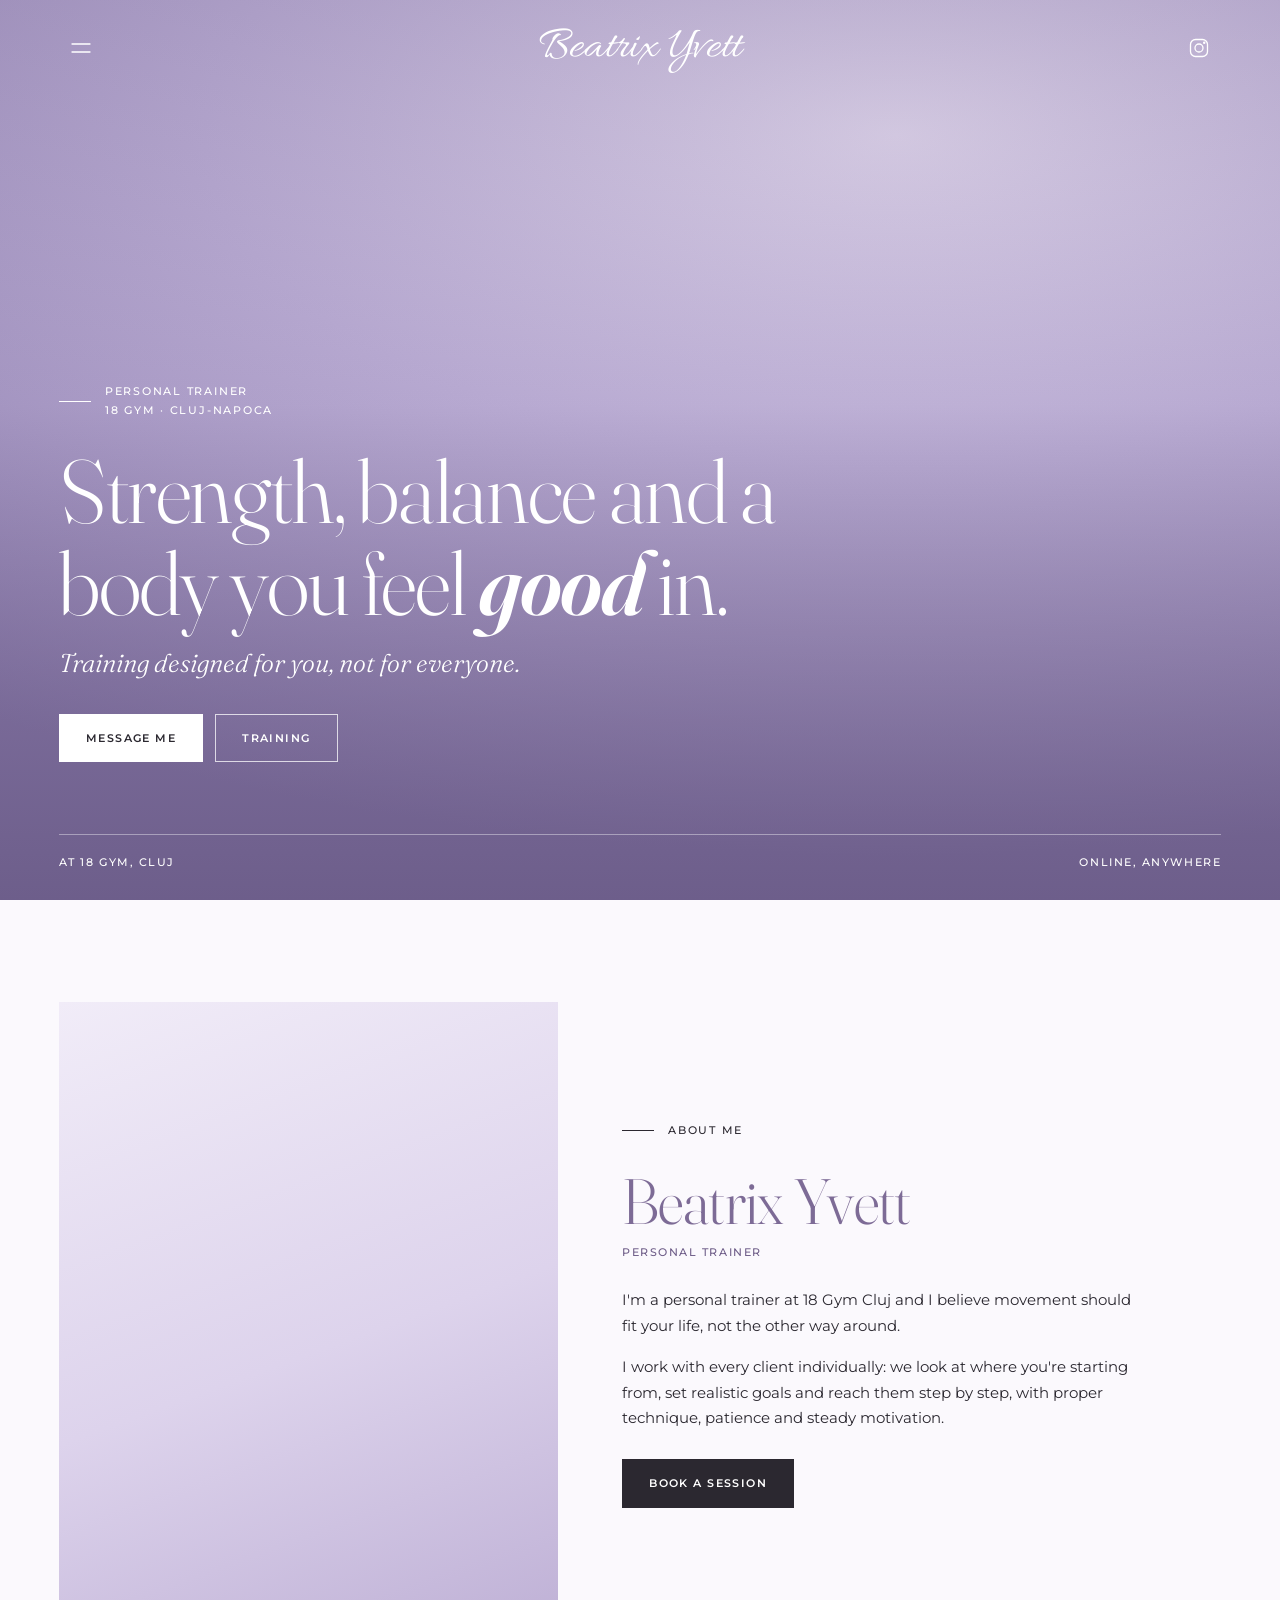
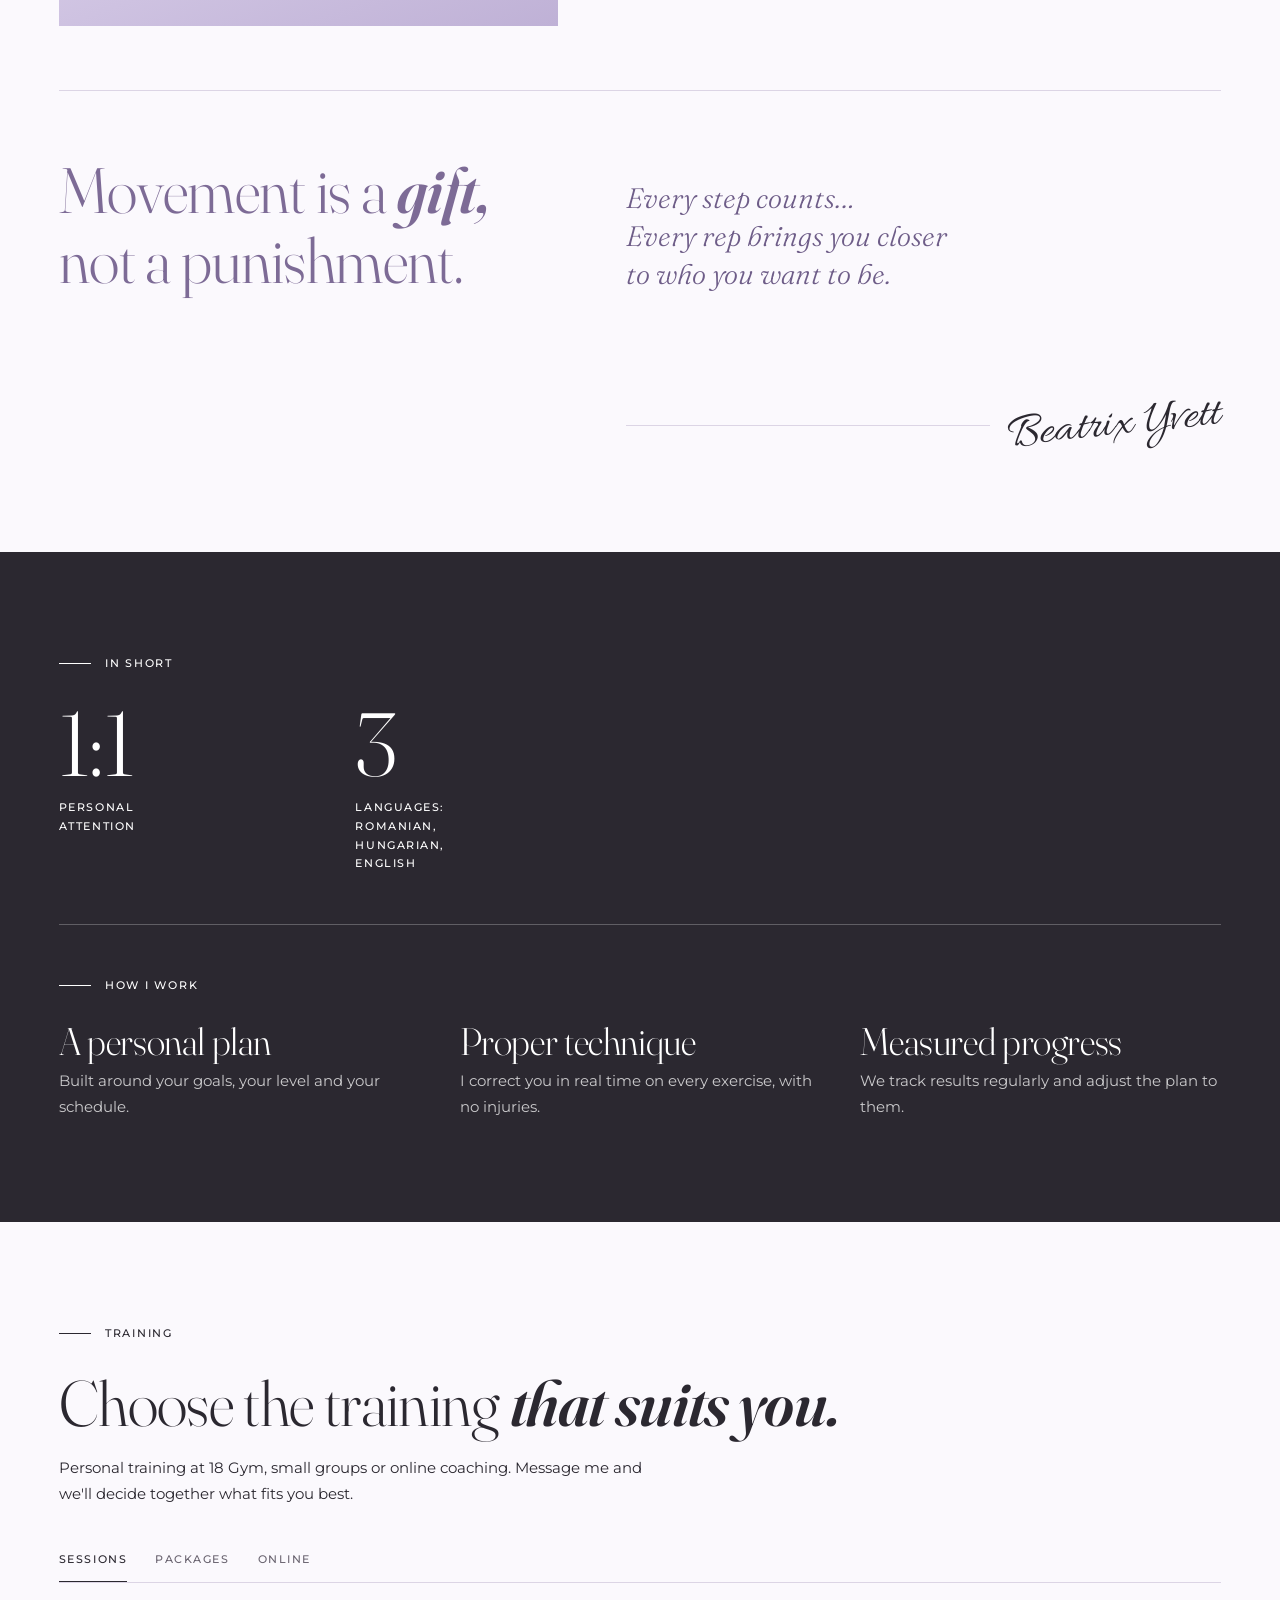
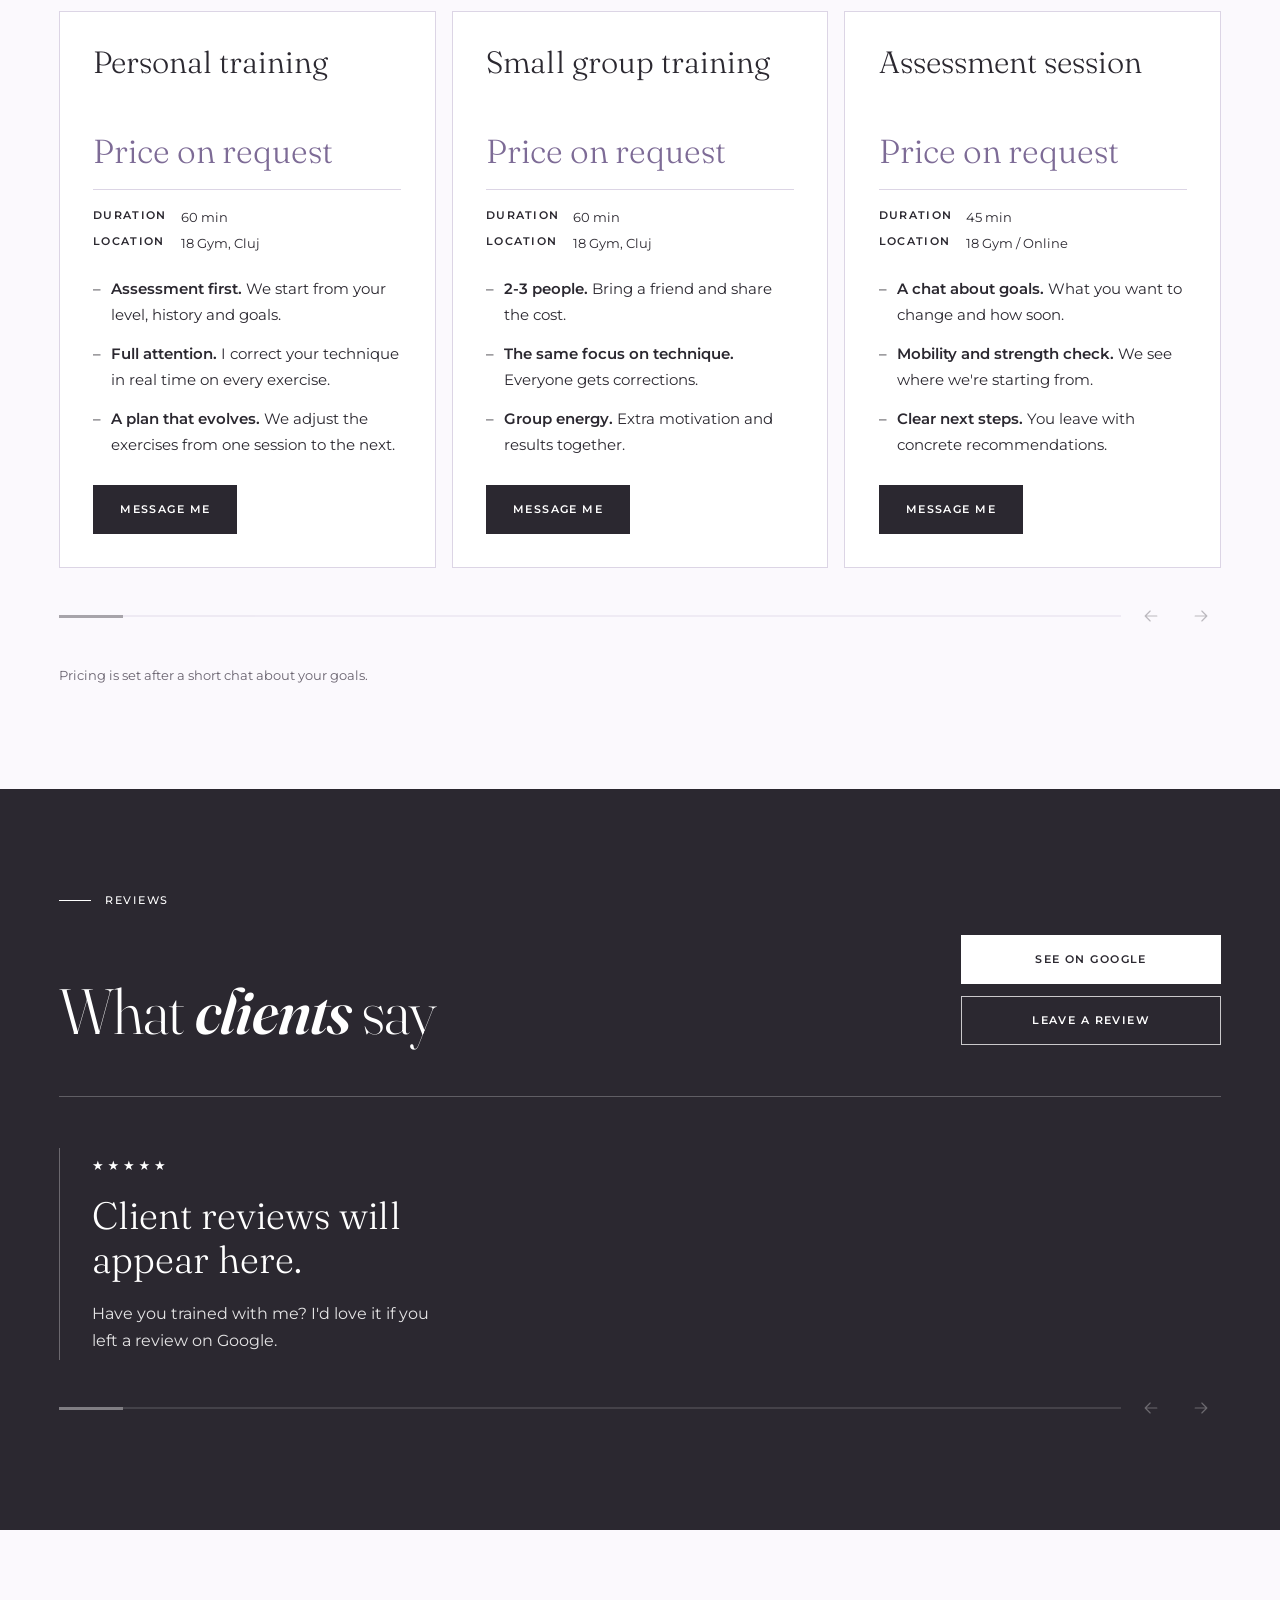
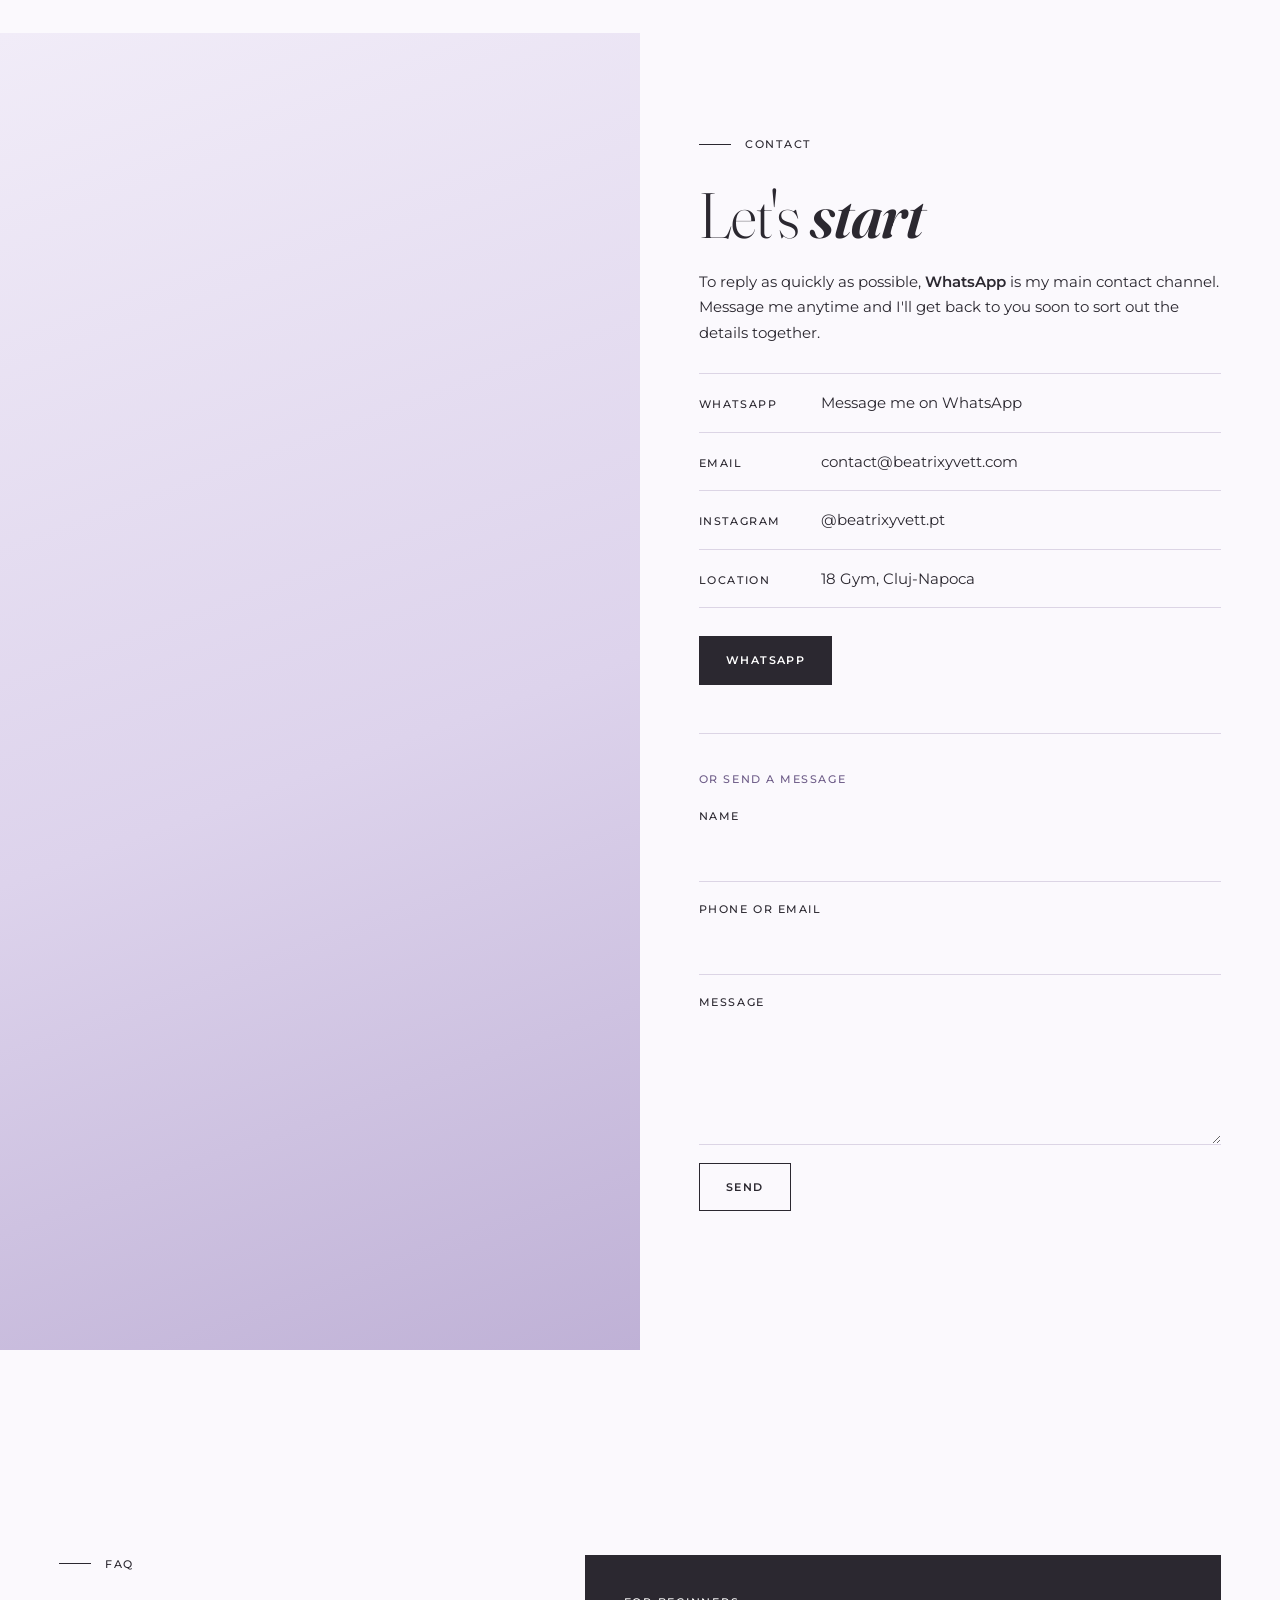
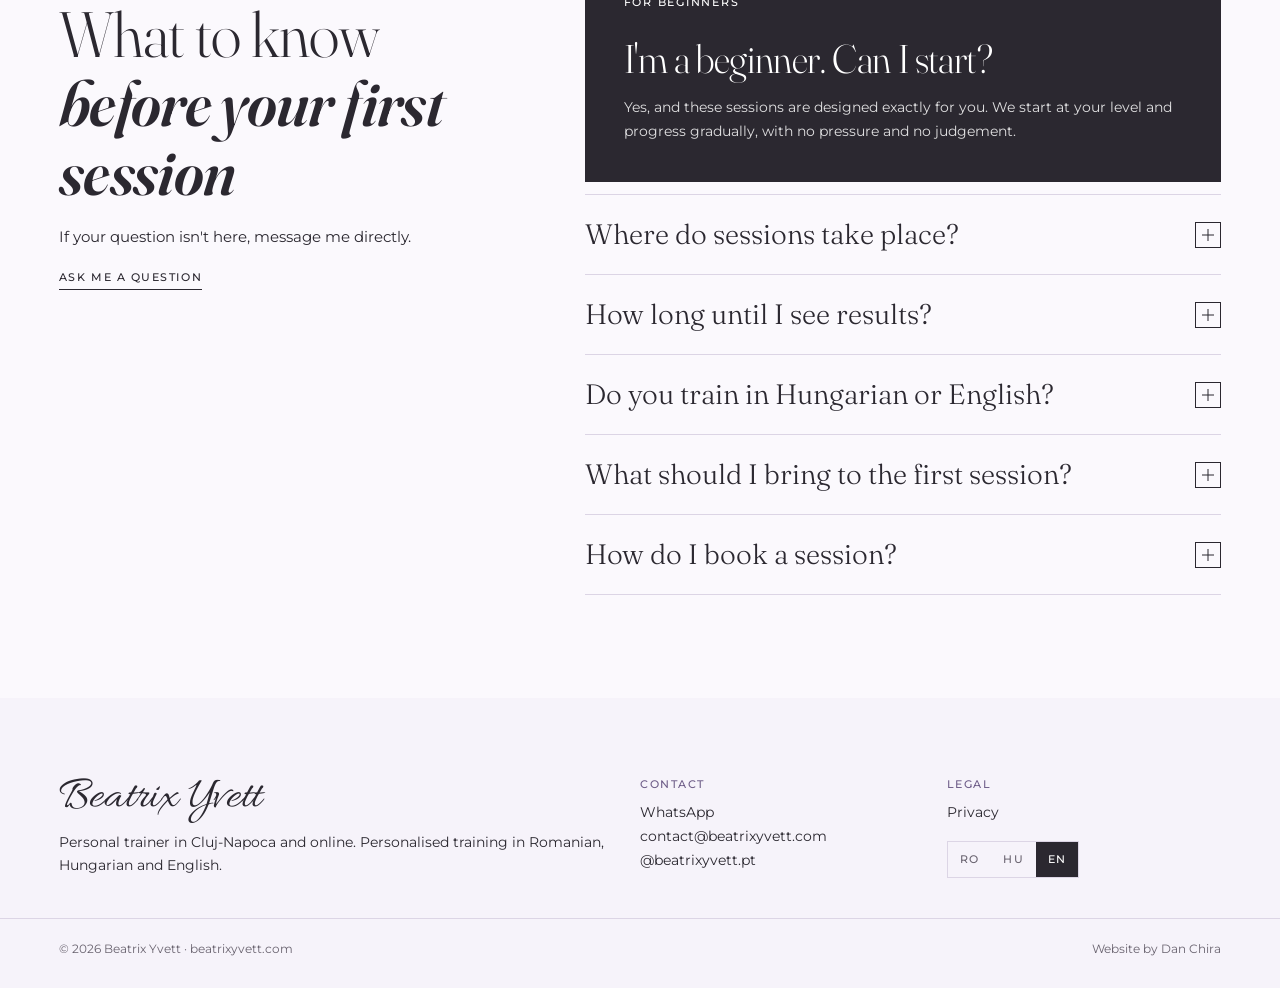
==== commit e7e7f89a: "Credit Dan Chira in footer, WhatsApp plutitor ascuns la footer (v7) Co-Authored-By: Claude Opus 5.5 " ====
--- a/index.html
+++ b/index.html
@@ -15,7 +15,7 @@
 <link rel="preconnect" href="https://fonts.googleapis.com">
 <link rel="preconnect" href="https://fonts.gstatic.com" crossorigin>
 <link href="https://fonts.googleapis.com/css2?family=Allura&family=Fraunces:ital,opsz,wght@0,9..144,300..600;1,9..144,300..600&family=Montserrat:wght@300..600&display=swap" rel="stylesheet">
-<link rel="stylesheet" href="style.css?v=6">
+<link rel="stylesheet" href="style.css?v=7">
 <script type="application/ld+json">
 {"@context":"https://schema.org","@type":"HealthClub","name":"Beatrix Yvett - Antrenor personal","url":"https://beatrixyvett.com/","sameAs":["https://www.instagram.com/beatrixyvett.pt"],"address":{"@type":"PostalAddress","addressLocality":"Cluj-Napoca","addressCountry":"RO"},"description":"Antrenor personal la 18 Gym Cluj-Napoca. Antrenamente în română, maghiară și engleză."}
 </script>
@@ -214,13 +214,13 @@
       </div>
     </div>
   </div>
-  <p class="wrap footer__copy">© <span id="yr"></span> Beatrix Yvett · beatrixyvett.com</p>
+  <p class="wrap footer__copy"><span>© <span id="yr"></span> Beatrix Yvett · beatrixyvett.com</span><span data-i18n="ft_credit">Site creat de Dan Chira</span></p>
 </footer>
 
 <a class="wa-float" id="waFloat" data-wa href="#" target="_blank" rel="noopener" aria-label="WhatsApp">
   <svg viewBox="0 0 24 24" aria-hidden="true"><path d="M12 3a9 9 0 0 0-7.7 13.6L3 21l4.5-1.2A9 9 0 1 0 12 3Z"/><path d="M9 8.5c.3 3 2.5 5.2 5.6 6l1.2-1.3-2-1-.9.8c-.8-.4-1.6-1.2-2-2l.8-.9-1-2L9 8.5Z"/></svg>
 </a>
 
-<script src="script.js?v=6"></script>
+<script src="script.js?v=7"></script>
 </body>
 </html>
--- a/style.css
+++ b/style.css
@@ -197,7 +197,7 @@
 .footer .label{margin-bottom:8px}
 .footer a{text-decoration:none}
 .footer a:hover{color:var(--taupe)}
-.footer__copy{margin-top:40px;padding-top:20px;border-top:1px solid var(--line);font-size:12px;color:var(--muted)}
+.footer__copy{display:flex;flex-wrap:wrap;justify-content:space-between;gap:6px 16px;margin-top:40px;padding-top:20px;border-top:1px solid var(--line);font-size:12px;color:var(--muted)}
 
 /* whatsapp float */
 .wa-float{position:fixed;right:max(16px,env(safe-area-inset-right));bottom:max(16px,env(safe-area-inset-bottom));z-index:20;width:44px;height:44px;border-radius:50%;background:var(--wa);display:grid;place-items:center;box-shadow:0 8px 18px -8px rgba(43,40,41,.45);opacity:0;visibility:hidden;transform:translateY(12px);transition:opacity .35s,transform .35s,visibility .35s}
